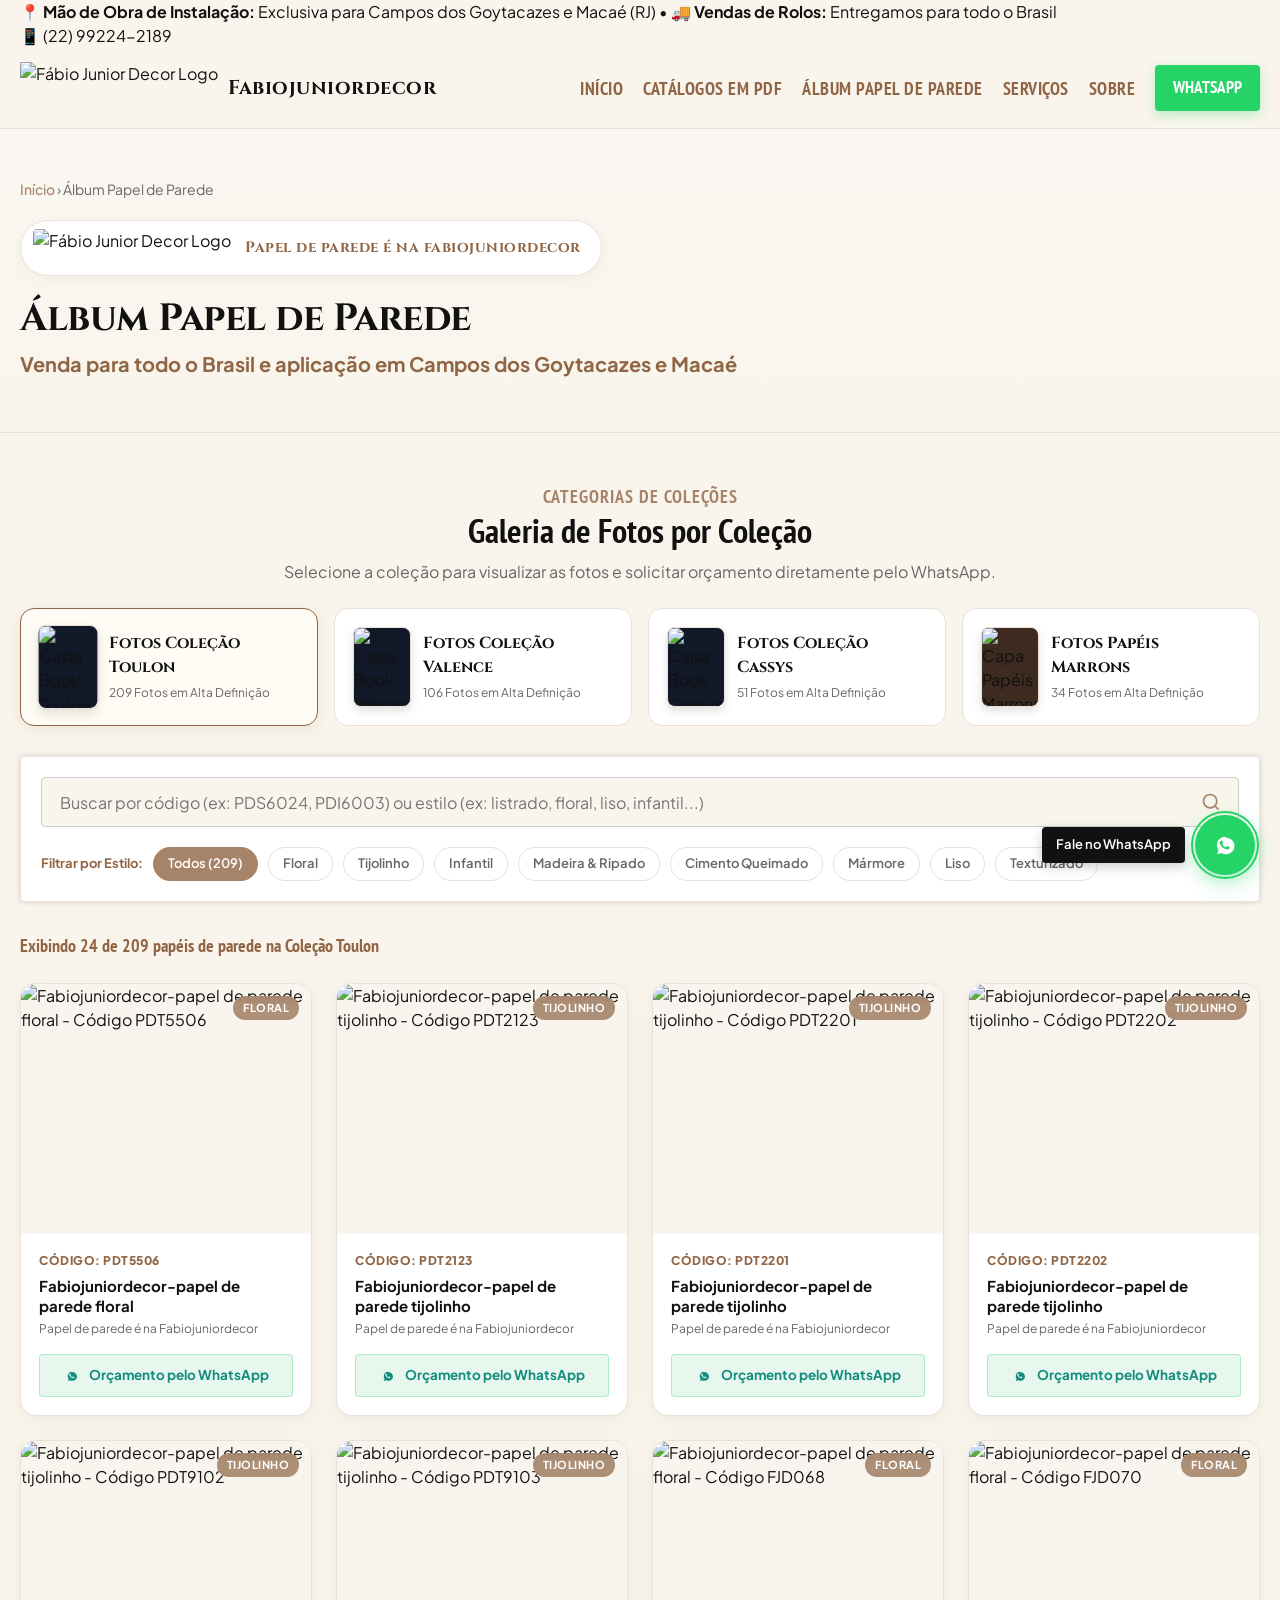
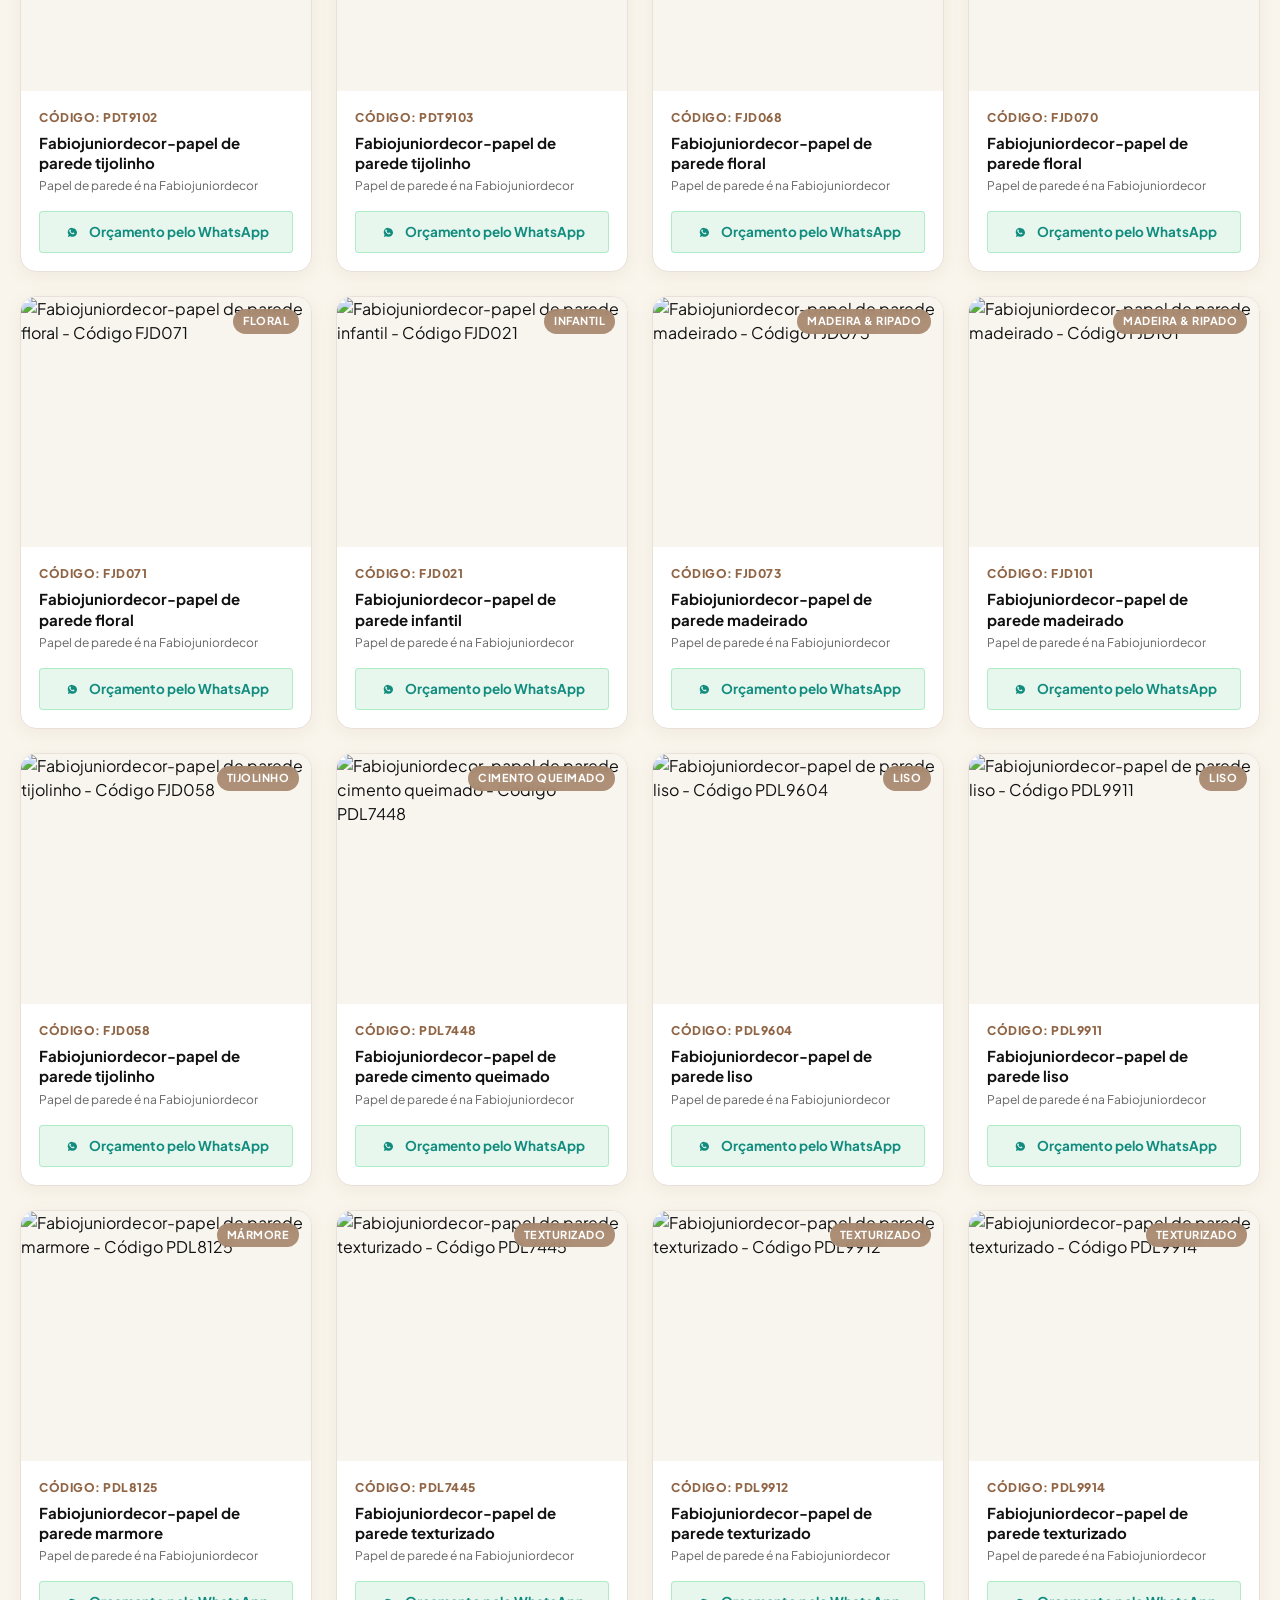
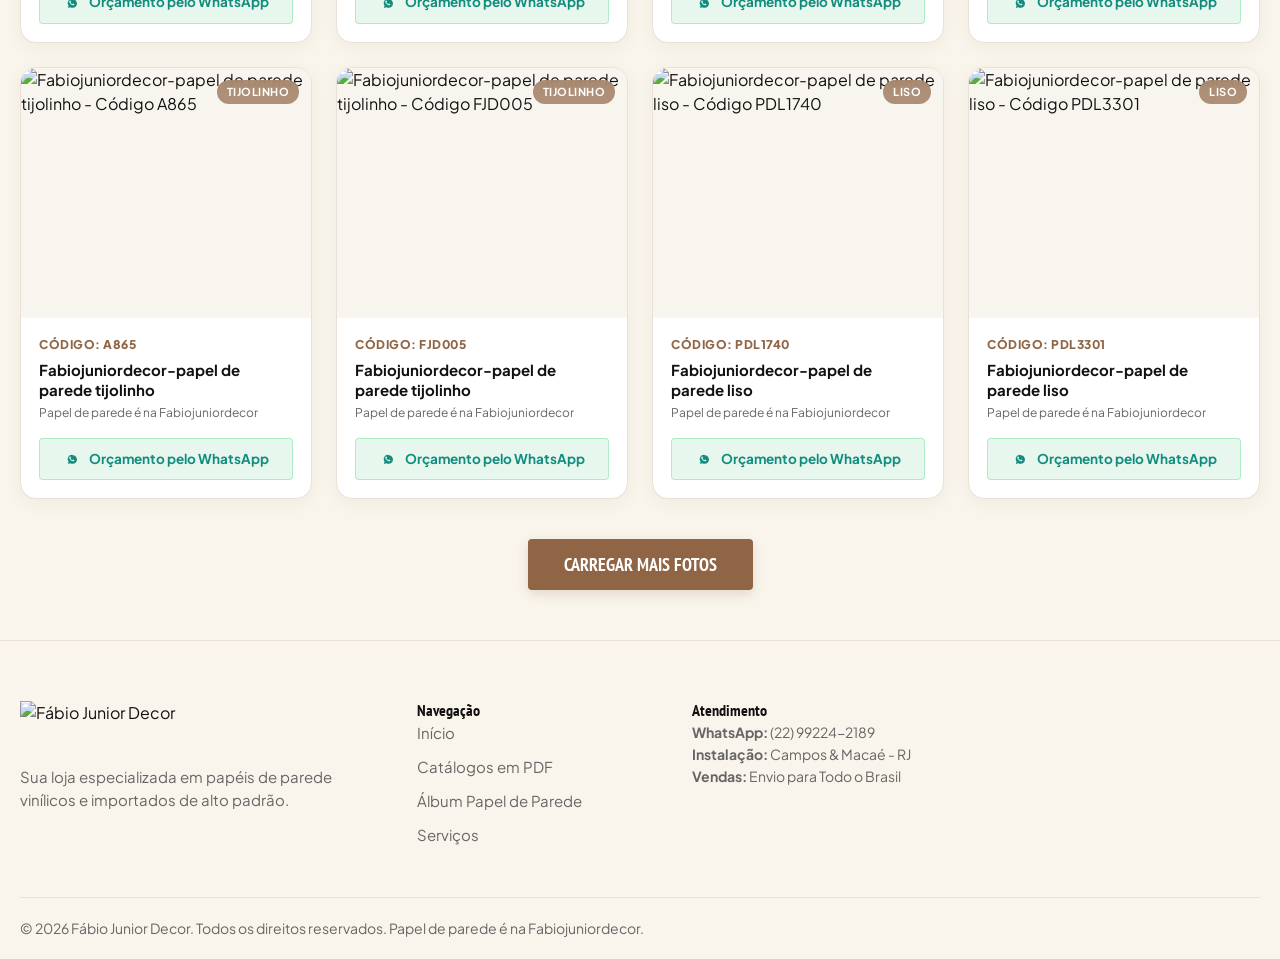
==== algumpapeldeparede.html @ 13c49266 "Upload completo do site Fabiojuniordecor com catalogos PDF e album de papel de parede" ====
<!DOCTYPE html>
<html lang="pt-BR">
<head>
  <meta charset="UTF-8" />
  <meta name="viewport" content="width=device-width, initial-scale=1.0" />
  <title>Álbum Papel de Parede - Galeria Fotos Coleção Toulon | Fábio Junior Decor</title>
  <meta name="description" content="Explore a galeria de fotos exclusivas da Coleção Toulon de Papéis de Parede Vinílicos Importados. Venda para todo o Brasil e aplicação em Campos dos Goytacazes e Macaé." />
  
  <!-- Google Fonts -->
  <link rel="preconnect" href="https://fonts.googleapis.com" />
  <link rel="preconnect" href="https://fonts.gstatic.com" crossorigin />
  <link href="https://fonts.googleapis.com/css2?family=Cinzel:wght@500;600;700;800&family=PT+Sans+Narrow:wght@400;700&display=swap" rel="stylesheet" />

  <!-- Stylesheet -->
  <link rel="stylesheet" href="styles.css" />
</head>
<body>

  <!-- Top Announcement Bar -->
  <div class="top-bar">
    <div class="container top-bar-container">
      <div class="announcement-text">
        <span>📍 <strong>Mão de Obra de Instalação:</strong> Exclusiva para Campos dos Goytacazes e Macaé (RJ)</span>
        <span class="divider">•</span>
        <span>🚚 <strong>Vendas de Rolos:</strong> Entregamos para todo o Brasil</span>
      </div>
      <div class="top-contact">
        <a href="https://wa.me/5522992242189" target="_blank" rel="noopener noreferrer">
          📱 (22) 99224-2189
        </a>
      </div>
    </div>
  </div>

  <!-- Main Navigation Header -->
  <header class="main-header">
    <div class="container header-container">
      <a href="index.html" class="brand-logo" title="Fábio Junior Decor">
        <img src="https://hubfotos.autozapx.com/i/ubYEHTvVnQmc" alt="Fábio Junior Decor Logo" />
        <span class="brand-logo-text">Fabiojuniordecor</span>
      </a>

      <!-- Desktop Nav Menu -->
      <nav>
        <ul class="nav-menu" id="nav-menu">
          <li><a href="index.html" class="nav-link">Início</a></li>
          <li><a href="catalogospdf.html" class="nav-link">Catálogos em PDF</a></li>
          <li><a href="algumpapeldeparede.html" class="nav-link active">Álbum Papel de Parede</a></li>
          <li><a href="index.html#diferenciais" class="nav-link">Serviços</a></li>
          <li><a href="index.html#sobre" class="nav-link">Sobre</a></li>
          <li><a href="https://wa.me/5522992242189" target="_blank" rel="noopener noreferrer" class="btn-whatsapp-header">WhatsApp</a></li>
        </ul>
      </nav>

      <!-- Mobile Hamburger Button -->
      <div class="mobile-menu-btn" id="mobile-menu-btn" aria-label="Abrir Menu">
        <span></span>
        <span></span>
        <span></span>
      </div>
    </div>
  </header>

  <!-- Hero Header for Álbum Papel de Parede Page -->
  <section class="pdf-hero-section">
    <div class="container">
      <div class="breadcrumb-trail">
        <a href="index.html">Início</a> &rsaquo; <span>Álbum Papel de Parede</span>
      </div>

      <div class="pdf-hero-header">
        <div class="pdf-hero-brand-badge">
          <img src="https://hubfotos.autozapx.com/i/lMLlyj7W4Tc8" alt="Fábio Junior Decor Logo" class="pdf-hero-brand-logo" />
          <span class="pdf-hero-brand-slogan">Papel de parede é na fabiojuniordecor</span>
        </div>
        <h1 class="pdf-hero-title">Álbum Papel de Parede</h1>
        <h2 class="pdf-hero-subtitle">Venda para todo o Brasil e aplicação em Campos dos Goytacazes e Macaé</h2>
      </div>
    </div>
  </section>

  <!-- Category Hub & Photos Gallery Section -->
  <section style="padding: 50px 0; background: var(--color-surface-3);">
    <div class="container">

      <!-- Category Selector Cards -->
      <div class="section-header" style="margin-bottom: 24px;">
        <span class="section-subtitle">Categorias de Coleções</span>
        <h2 class="section-title">Galeria de Fotos por Coleção</h2>
        <p class="section-desc">Selecione a coleção para visualizar as fotos e solicitar orçamento diretamente pelo WhatsApp.</p>
      </div>

      <div class="cat-switcher-grid">
        <div class="cat-switcher-card active" data-collection="Toulon">
          <div class="cat-switcher-cover-box">
            <img src="https://hubfotos.autozapx.com/i/s1MJYcGuR3XQ" alt="Capa Book Toulon" class="cat-switcher-cover-img" />
          </div>
          <div>
            <div class="cat-switcher-title">Fotos Coleção Toulon</div>
            <span class="cat-switcher-count">209 Fotos em Alta Definição</span>
          </div>
        </div>

        <div class="cat-switcher-card" data-collection="Valence">
          <div class="cat-switcher-cover-box">
            <img src="https://hubfotos.autozapx.com/i/sP7X0CJa9ldS" alt="Capa Book Valence" class="cat-switcher-cover-img" />
          </div>
          <div>
            <div class="cat-switcher-title">Fotos Coleção Valence</div>
            <span class="cat-switcher-count">106 Fotos em Alta Definição</span>
          </div>
        </div>

        <div class="cat-switcher-card" data-collection="Cassys">
          <div class="cat-switcher-cover-box">
            <img src="https://hubfotos.autozapx.com/i/yGsSvLiBenPI" alt="Capa Book Cassys" class="cat-switcher-cover-img" />
          </div>
          <div>
            <div class="cat-switcher-title">Fotos Coleção Cassys</div>
            <span class="cat-switcher-count">51 Fotos em Alta Definição</span>
          </div>
        </div>

        <div class="cat-switcher-card" data-collection="Marrom">
          <div class="cat-switcher-cover-box" style="background: #3D2B1F;">
            <img src="https://hubfotos.autozapx.com/i/7NanpbFYYNNt" alt="Capa Papéis Marrons" class="cat-switcher-cover-img" />
          </div>
          <div>
            <div class="cat-switcher-title">Fotos Papéis Marrons</div>
            <span class="cat-switcher-count">34 Fotos em Alta Definição</span>
          </div>
        </div>
      </div>

      <!-- Filter Bar -->
      <div class="catalog-filter-bar" style="margin-bottom: 30px;">
        <!-- Live Search Box -->
        <div class="filter-search-box">
          <input type="text" id="photos-search-input" placeholder="Buscar por código (ex: PDS6024, PDI6003) ou estilo (ex: listrado, floral, liso, infantil...)" />
          <svg width="20" height="20" viewBox="0 0 24 24" fill="none" stroke="var(--color-secondary-1)" stroke-width="2" style="position: absolute; right: 18px; top: 15px;"><circle cx="11" cy="11" r="8"/><line x1="21" y1="21" x2="16.65" y2="16.65"/></svg>
        </div>

        <!-- Style Filter Tags (Rendered dynamically) -->
        <div class="tags-filter-wrapper" id="tag-chips-wrapper">
        </div>
      </div>

      <!-- Results Count Bar -->
      <div class="catalog-info-header" style="margin-bottom: 18px;">
        <span class="results-count" id="photos-count">Carregando fotos da Coleção Toulon...</span>
      </div>

      <!-- Photos Grid -->
      <div class="toulon-gallery-grid" id="photos-grid">
        <!-- Rendered dynamically by js/algumpapeldeparede.js -->
      </div>

      <!-- Pagination / Load More Button -->
      <div class="load-more-container" style="margin-top: 40px; text-align: center;">
        <button type="button" class="btn-load-more" id="photos-load-more">
          Carregar Mais Fotos
        </button>
      </div>

    </div>
  </section>

  <!-- Photo Zoom Modal Overlay -->
  <div class="pdf-modal-overlay" id="photo-zoom-modal">
    <div class="pdf-modal-container" style="max-width: 800px; height: auto; max-height: 90vh;">
      <div class="pdf-modal-header">
        <div style="display: flex; align-items: center; gap: 10px;">
          <span style="font-size: 20px;">🖼️</span>
          <div>
            <h3 id="zoom-modal-title" style="font-family: var(--font-family-heading); font-size: 16px; font-weight: 700; color: #FFFFFF;">Visualizar Foto</h3>
            <span id="zoom-modal-code" style="font-size: 12px; color: #9CA3AF; display: block;"></span>
          </div>
        </div>
        <button type="button" class="pdf-modal-close" id="zoom-modal-close" aria-label="Fechar">&times;</button>
      </div>
      <div style="padding: 20px; background: #000; text-align: center; overflow: auto; max-height: 65vh;">
        <img id="zoom-modal-img" src="" alt="Papel de Parede Zoom" style="max-width: 100%; max-height: 60vh; object-fit: contain; border-radius: 8px;" />
      </div>
      <div style="padding: 16px 20px; background: #1F2937; text-align: center;">
        <a href="" id="zoom-modal-wa-btn" target="_blank" rel="noopener noreferrer" class="btn-whatsapp-catalog" style="display: inline-flex; justify-content: center; width: 100%; max-width: 400px; margin: 0 auto; font-size: 15px;">
          <svg width="20" height="20" viewBox="0 0 24 24" fill="currentColor"><path d="M12.031 6.172c-3.181 0-5.767 2.586-5.768 5.766-.001 1.299.426 2.502 1.156 3.473L6.5 18.5l3.185-.928c.937.585 2.039.919 3.226.919 3.181 0 5.767-2.586 5.767-5.766.001-3.18-2.585-5.766-5.647-5.766zm2.84 8.232c-.119.336-.692.646-.957.684-.265.038-.611.139-2.025-.443-1.693-.697-2.77-2.428-2.855-2.541-.085-.113-.687-.914-.687-1.743 0-.829.434-1.238.588-1.407.155-.169.336-.212.448-.212.113 0 .225.002.323.007.104.005.244-.04.381.289.141.339.479 1.168.521 1.253.042.085.07.183.014.296-.056.113-.085.183-.169.282-.085.099-.177.221-.253.297-.085.085-.174.177-.075.347.099.169.44.726.944 1.176.648.577 1.196.756 1.365.841.169.085.268.07.367-.042.099-.113.423-.494.536-.663.113-.169.225-.141.381-.085.155.056.987.465 1.156.549.169.085.282.127.324.197.042.07.042.409-.077.745z"/></svg>
          Solicitar este Modelo no WhatsApp
        </a>
      </div>
    </div>
  </div>

  <!-- Floating WhatsApp Widget -->
  <div class="whatsapp-float-widget">
    <span class="whatsapp-tooltip">Fale no WhatsApp</span>
    <a href="https://wa.me/5522992242189?text=Olá,%20estou%20na%20página%20Algum%20Papel%20de%20Parede%20da%20Fábio%20Junior%20Decor%20e%20gostaria%20de%20tirar%20dúvidas!" target="_blank" rel="noopener noreferrer" class="whatsapp-float-btn" title="Falar no WhatsApp">
      <div class="whatsapp-pulse"></div>
      <svg width="34" height="34" viewBox="0 0 24 24" fill="currentColor"><path d="M12.031 6.172c-3.181 0-5.767 2.586-5.768 5.766-.001 1.299.426 2.502 1.156 3.473L6.5 18.5l3.185-.928c.937.585 2.039.919 3.226.919 3.181 0 5.767-2.586 5.767-5.766.001-3.18-2.585-5.766-5.647-5.766zm2.84 8.232c-.119.336-.692.646-.957.684-.265.038-.611.139-2.025-.443-1.693-.697-2.77-2.428-2.855-2.541-.085-.113-.687-.914-.687-1.743 0-.829.434-1.238.588-1.407.155-.169.336-.212.448-.212.113 0 .225.002.323.007.104.005.244-.04.381.289.141.339.479 1.168.521 1.253.042.085.07.183.014.296-.056.113-.085.183-.169.282-.085.099-.177.221-.253.297-.085.085-.174.177-.075.347.099.169.44.726.944 1.176.648.577 1.196.756 1.365.841.169.085.268.07.367-.042.099-.113.423-.494.536-.663.113-.169.225-.141.381-.085.155.056.987.465 1.156.549.169.085.282.127.324.197.042.07.042.409-.077.745z"/></svg>
    </a>
  </div>

  <!-- Footer -->
  <footer class="footer">
    <div class="container">
      <div class="footer-grid">
        <div class="footer-brand">
          <img src="https://hubfotos.autozapx.com/i/ubYEHTvVnQmc" alt="Fábio Junior Decor" />
          <p>Sua loja especializada em papéis de parede vinílicos e importados de alto padrão.</p>
        </div>
        <div>
          <h4 class="footer-title">Navegação</h4>
          <ul class="footer-links">
            <li><a href="index.html">Início</a></li>
            <li><a href="catalogospdf.html">Catálogos em PDF</a></li>
            <li><a href="algumpapeldeparede.html">Álbum Papel de Parede</a></li>
            <li><a href="index.html#diferenciais">Serviços</a></li>
          </ul>
        </div>
        <div>
          <h4 class="footer-title">Atendimento</h4>
          <p style="font-size: 14px; color: var(--color-text-muted); line-height: 1.6;">
            <strong>WhatsApp:</strong> (22) 99224-2189<br />
            <strong>Instalação:</strong> Campos & Macaé - RJ<br />
            <strong>Vendas:</strong> Envio para Todo o Brasil
          </p>
        </div>
      </div>
      <div class="footer-bottom">
        <p>&copy; 2026 Fábio Junior Decor. Todos os direitos reservados. Papel de parede é na Fabiojuniordecor.</p>
      </div>
    </div>
  </footer>

  <!-- Scripts -->
  <script src="js/toulon-photos-data.js"></script>
  <script src="js/valence-photos-data.js"></script>
  <script src="js/cassys-photos-data.js"></script>
  <script src="js/marrom-photos-data.js"></script>
  <script src="js/algumpapeldeparede.js"></script>
</body>
</html>
---- styles.css ----
/* 
  Fábio Junior Decor - Design System & Master Stylesheet
  Based on design-system.md
*/

@import url('https://fonts.googleapis.com/css2?family=PT+Sans+Narrow:wght@400;700&family=Cinzel:wght@500;600;700&family=Plus+Jakarta+Sans:wght@400;500;600;700&display=swap');

:root {
  /* Core Design Tokens from design-system.md */
  --color-primary: #F9F5EC;
  --color-secondary-1: #A6846A;
  --color-secondary-2: #906545;
  --color-secondary-3: #4DC247;
  
  --color-surface-1: #CCCCCC;
  --color-surface-2: #FFFFFF;
  --color-surface-3: #F9F5EC;
  --color-surface-4: #4DC247;
  
  --color-text-1: #111111;
  --color-text-2: #906545;
  --color-text-3: #A6846A;
  --color-text-muted: #666666;
  
  --font-family-1: "PT Sans Narrow", sans-serif;
  --font-family-heading: "Cinzel", "PT Sans Narrow", serif;
  --font-family-body: "Plus Jakarta Sans", "PT Sans Narrow", sans-serif;
  
  --font-size-h1: 36px;
  --font-weight-h1: 700;
  --font-size-h5: 20px;
  --font-weight-h5: 600;
  --font-size-body: 16px;
  --font-weight-body: 400;
  --line-height-body: 1.5;
  --font-size-link: 16px;
  --font-weight-link: 500;
  
  --space-1: 5px;
  --space-2: 10px;
  --space-3: 15px;
  --space-4: 20px;
  --space-5: 30px;
  --space-6: 40px;
  --space-7: 60px;
  
  --radius-1: 0px;
  --radius-2: 4px;
  --radius-lg: 12px;
  --radius-full: 9999px;
  
  --shadow-1: 0px 0px 6px 0px rgba(0, 0, 0, 0.15);
  --shadow-card: 0px 4px 16px rgba(144, 101, 69, 0.08);
  --shadow-hover: 0px 12px 28px rgba(144, 101, 69, 0.16);
  --shadow-drawer: -4px 0 20px rgba(0, 0, 0, 0.15);
  
  --container-max: 1440px;
  --breakpoint-1: 576px;
  --breakpoint-2: 768px;
  --breakpoint-3: 1024px;
  
  /* Additional Functional Colors */
  --whatsapp-green: #25D366;
  --whatsapp-hover: #1EBE5D;
  --whatsapp-dark: #128C7E;
  --border-color: #E9E0DA;
  --border-light: #F0E8E1;
  --glass-header: rgba(249, 245, 236, 0.94);
  --accent-gold: #C5A059;
}

/* CSS Reset & General Rules */
*, *::before, *::after {
  box-sizing: border-box;
  margin: 0;
  padding: 0;
}

html {
  scroll-behavior: smooth;
  font-size: 16px;
}

body {
  font-family: var(--font-family-body);
  background-color: var(--color-primary);
  color: var(--color-text-1);
  line-height: var(--line-height-body);
  -webkit-font-smoothing: antialiased;
  overflow-x: hidden;
}

img {
  max-width: 100%;
  height: auto;
  display: block;
}

a {
  color: inherit;
  text-decoration: none;
  transition: all 0.2s ease;
}

button, input, select, textarea {
  font-family: inherit;
  font-size: inherit;
}

button {
  cursor: pointer;
  border: none;
  background: none;
}

.container {
  width: 100%;
  max-width: var(--container-max);
  margin: 0 auto;
  padding: 0 var(--space-4);
}

/* Typography Hierarchy */
h1, h2, h3, h4, h5, h6 {
  font-family: var(--font-family-1);
  color: var(--color-text-1);
  line-height: 1.2;
}

h1 {
  font-size: clamp(28px, 5vw, 42px);
  font-weight: 700;
  letter-spacing: -0.5px;
}

h2 {
  font-size: clamp(24px, 4vw, 34px);
  font-weight: 700;
}

h3 {
  font-size: clamp(20px, 3vw, 24px);
  font-weight: 700;
}

h5 {
  font-size: var(--font-size-h5);
  font-weight: var(--font-weight-h5);
}

/* Top Announcement Bar */
.announcement-bar {
  background-color: var(--color-secondary-2);
  color: #FFFFFF;
  font-size: 13px;
  font-weight: 500;
  padding: 8px var(--space-4);
  text-align: center;
  position: relative;
  z-index: 101;
}

.announcement-content {
  display: flex;
  justify-content: center;
  align-items: center;
  gap: var(--space-3);
  flex-wrap: wrap;
}

.announcement-item {
  display: inline-flex;
  align-items: center;
  gap: 6px;
}

.announcement-badge {
  background: rgba(255, 255, 255, 0.2);
  padding: 2px 8px;
  border-radius: var(--radius-2);
  font-size: 11px;
  text-transform: uppercase;
  letter-spacing: 0.5px;
  font-weight: 700;
}

/* Main Navigation Header */
.main-header {
  position: sticky;
  top: 0;
  z-index: 100;
  background: var(--glass-header);
  backdrop-filter: blur(12px);
  -webkit-backdrop-filter: blur(12px);
  border-bottom: 1px solid var(--border-color);
  transition: all 0.3s ease;
}

.header-container {
  display: flex;
  align-items: center;
  justify-content: space-between;
  height: 80px;
}

.brand-logo {
  display: flex;
  align-items: center;
  gap: var(--space-2);
}

.brand-logo img {
  height: 52px;
  width: auto;
  object-fit: contain;
}

.brand-logo-text {
  font-family: var(--font-family-heading);
  font-size: 20px;
  font-weight: 700;
  color: var(--color-text-1);
  letter-spacing: 0.5px;
  white-space: nowrap;
}

.nav-menu {
  display: flex;
  align-items: center;
  gap: var(--space-4);
  list-style: none;
}

.nav-link {
  font-family: var(--font-family-1);
  font-size: 18px;
  font-weight: 700;
  color: var(--color-text-2);
  text-transform: uppercase;
  letter-spacing: 0.5px;
  position: relative;
  padding: 6px 0;
}

.nav-link::after {
  content: '';
  position: absolute;
  bottom: 0;
  left: 0;
  width: 0%;
  height: 2px;
  background-color: var(--color-secondary-1);
  transition: width 0.3s ease;
}

.nav-link:hover {
  color: var(--color-text-1);
}

.nav-link:hover::after {
  width: 100%;
}

.header-actions {
  display: flex;
  align-items: center;
  gap: var(--space-3);
}

.social-links-header {
  display: flex;
  align-items: center;
  gap: var(--space-2);
}

.social-icon-btn {
  width: 38px;
  height: 38px;
  border-radius: 50%;
  background: rgba(166, 132, 106, 0.1);
  color: var(--color-secondary-2);
  display: flex;
  align-items: center;
  justify-content: center;
  transition: all 0.2s ease;
}

.social-icon-btn:hover {
  background: var(--color-secondary-2);
  color: #FFFFFF;
  transform: translateY(-2px);
}

/* Primary WhatsApp CTA Button */
.btn-whatsapp-header {
  background-color: var(--whatsapp-green);
  color: #FFFFFF;
  font-family: var(--font-family-1);
  font-size: 17px;
  font-weight: 700;
  text-transform: uppercase;
  padding: 10px 18px;
  border-radius: var(--radius-2);
  display: inline-flex;
  align-items: center;
  gap: 8px;
  box-shadow: 0 4px 12px rgba(37, 211, 102, 0.3);
  transition: all 0.2s ease;
}

.btn-whatsapp-header:hover {
  background-color: var(--whatsapp-hover);
  transform: translateY(-2px);
  box-shadow: 0 6px 16px rgba(37, 211, 102, 0.4);
}

/* Mobile Toggle */
.mobile-menu-btn {
  display: none;
  flex-direction: column;
  justify-content: space-between;
  width: 30px;
  height: 20px;
  cursor: pointer;
}

.mobile-menu-btn span {
  display: block;
  width: 100%;
  height: 3px;
  background-color: var(--color-secondary-2);
  border-radius: 2px;
  transition: all 0.3s ease;
}

/* Hero Section */
.hero-section {
  position: relative;
  padding: var(--space-6) 0 var(--space-7);
  background: linear-gradient(180deg, var(--color-primary) 0%, #F3EDE0 100%);
  border-bottom: 1px solid var(--border-color);
  overflow: hidden;
}

.hero-grid {
  display: grid;
  grid-template-columns: 1.1fr 0.9fr;
  gap: var(--space-6);
  align-items: center;
}

.hero-badge-container {
  display: flex;
  gap: var(--space-2);
  margin-bottom: var(--space-3);
  flex-wrap: wrap;
}

.hero-pill-badge {
  background-color: var(--color-surface-2);
  border: 1px solid var(--color-secondary-1);
  color: var(--color-secondary-2);
  padding: 6px 14px;
  border-radius: var(--radius-full);
  font-size: 13px;
  font-weight: 600;
  display: inline-flex;
  align-items: center;
  gap: 6px;
}

.hero-title {
  font-family: var(--font-family-heading);
  color: var(--color-text-1);
  margin-bottom: var(--space-3);
  line-height: 1.15;
}

.hero-title span {
  color: var(--color-secondary-2);
}

.hero-description {
  font-size: 18px;
  color: var(--color-text-muted);
  margin-bottom: var(--space-5);
  line-height: 1.6;
}

.hero-ctas {
  display: flex;
  align-items: center;
  gap: var(--space-3);
  flex-wrap: wrap;
  margin-bottom: var(--space-5);
}

.btn-primary {
  background-color: var(--color-secondary-2);
  color: #FFFFFF;
  font-family: var(--font-family-1);
  font-size: 18px;
  font-weight: 700;
  text-transform: uppercase;
  padding: 14px 28px;
  border-radius: var(--radius-2);
  display: inline-flex;
  align-items: center;
  gap: 10px;
  transition: all 0.25s ease;
  box-shadow: 0 4px 14px rgba(144, 101, 69, 0.3);
}

.btn-primary:hover {
  background-color: #795237;
  transform: translateY(-2px);
  box-shadow: 0 6px 18px rgba(144, 101, 69, 0.4);
}

.btn-whatsapp-large {
  background-color: var(--whatsapp-green);
  color: #FFFFFF;
  font-family: var(--font-family-1);
  font-size: 18px;
  font-weight: 700;
  text-transform: uppercase;
  padding: 14px 28px;
  border-radius: var(--radius-2);
  display: inline-flex;
  align-items: center;
  gap: 10px;
  transition: all 0.25s ease;
  box-shadow: 0 4px 14px rgba(37, 211, 102, 0.35);
}

.btn-whatsapp-large:hover {
  background-color: var(--whatsapp-hover);
  transform: translateY(-2px);
  box-shadow: 0 6px 18px rgba(37, 211, 102, 0.45);
}

.hero-metrics {
  display: grid;
  grid-template-columns: repeat(3, 1fr);
  gap: var(--space-3);
  padding-top: var(--space-4);
  border-top: 1px solid rgba(166, 132, 106, 0.25);
}

.metric-item {
  display: flex;
  flex-direction: column;
}

.metric-number {
  font-family: var(--font-family-1);
  font-size: 26px;
  font-weight: 700;
  color: var(--color-secondary-2);
}

.metric-label {
  font-size: 13px;
  color: var(--color-text-muted);
}

.hero-visual {
  position: relative;
}

.hero-image-card {
  background: var(--color-surface-2);
  padding: 12px;
  border-radius: var(--radius-lg);
  box-shadow: var(--shadow-hover);
  border: 1px solid var(--border-color);
  position: relative;
}

.hero-image-card img {
  width: 100%;
  height: 440px;
  object-fit: contain;
  background: #FFFFFF;
  border-radius: var(--radius-2);
}

.hero-floating-tag {
  position: absolute;
  bottom: -20px;
  left: 20px;
  background: var(--color-surface-2);
  padding: 14px 20px;
  border-radius: var(--radius-2);
  box-shadow: var(--shadow-1);
  border: 1px solid var(--color-secondary-1);
  display: flex;
  align-items: center;
  gap: 12px;
}

.hero-floating-tag i {
  font-size: 24px;
  color: var(--whatsapp-green);
}

/* Strategic Pillar Cards (Sales & Installation Services) */
.pillars-section {
  padding: var(--space-6) 0;
  background-color: var(--color-surface-2);
}

.section-header {
  text-align: center;
  max-width: 720px;
  margin: 0 auto var(--space-6);
}

.section-subtitle {
  font-family: var(--font-family-1);
  color: var(--color-secondary-1);
  font-size: 18px;
  font-weight: 700;
  text-transform: uppercase;
  letter-spacing: 1px;
  margin-bottom: var(--space-1);
}

.section-title {
  color: var(--color-text-1);
  margin-bottom: var(--space-2);
}

.section-desc {
  font-size: 16px;
  color: var(--color-text-muted);
}

.pillars-grid {
  display: grid;
  grid-template-columns: repeat(auto-fit, minmax(320px, 1fr));
  gap: var(--space-4);
}

.pillar-card {
  background: var(--color-primary);
  border: 1px solid var(--border-color);
  border-radius: var(--radius-2);
  padding: var(--space-5);
  transition: all 0.3s ease;
  display: flex;
  flex-direction: column;
  position: relative;
}

.pillar-card:hover {
  transform: translateY(-4px);
  box-shadow: var(--shadow-card);
  border-color: var(--color-secondary-1);
}

.pillar-icon {
  width: 54px;
  height: 54px;
  border-radius: var(--radius-2);
  background-color: var(--color-secondary-2);
  color: #FFFFFF;
  display: flex;
  align-items: center;
  justify-content: center;
  font-size: 24px;
  margin-bottom: var(--space-3);
}

.pillar-card.highlight .pillar-icon {
  background-color: var(--whatsapp-green);
}

.pillar-tag {
  align-self: flex-start;
  font-size: 12px;
  font-weight: 700;
  text-transform: uppercase;
  background: rgba(166, 132, 106, 0.15);
  color: var(--color-secondary-2);
  padding: 4px 10px;
  border-radius: var(--radius-2);
  margin-bottom: var(--space-2);
}

.pillar-card.highlight .pillar-tag {
  background: rgba(37, 211, 102, 0.15);
  color: #128C7E;
}

.pillar-title {
  font-size: 22px;
  margin-bottom: var(--space-2);
}

.pillar-text {
  font-size: 15px;
  color: var(--color-text-muted);
  line-height: 1.5;
  margin-bottom: var(--space-4);
  flex-grow: 1;
}

.pillar-link {
  font-family: var(--font-family-1);
  font-size: 17px;
  font-weight: 700;
  color: var(--color-secondary-2);
  display: inline-flex;
  align-items: center;
  gap: 6px;
}

.pillar-link:hover {
  color: var(--color-text-1);
}

/* Product Catalog Section */
.catalog-section {
  padding: var(--space-6) 0 var(--space-7);
}

.catalog-filter-bar {
  background: var(--color-surface-2);
  border: 1px solid var(--border-color);
  border-radius: var(--radius-2);
  padding: var(--space-4);
  margin-bottom: var(--space-5);
  box-shadow: var(--shadow-1);
}

.filter-search-box {
  position: relative;
  margin-bottom: var(--space-4);
}

.filter-search-box input {
  width: 100%;
  height: 50px;
  padding: 0 45px 0 18px;
  border: 1px solid var(--color-surface-1);
  border-radius: var(--radius-2);
  background-color: var(--color-primary);
  font-size: 16px;
  transition: all 0.2s ease;
}

.filter-search-box input:focus {
  outline: none;
  border-color: var(--color-secondary-1);
  background-color: #FFFFFF;
  box-shadow: 0 0 0 3px rgba(166, 132, 106, 0.2);
}

.filter-search-box i {
  position: absolute;
  right: 18px;
  top: 50%;
  transform: translateY(-50%);
  color: var(--color-secondary-1);
  font-size: 20px;
}

.category-tabs-wrapper {
  display: flex;
  align-items: center;
  gap: var(--space-2);
  overflow-x: auto;
  padding-bottom: var(--space-2);
  margin-bottom: var(--space-3);
  scrollbar-width: thin;
}

.category-tab-btn {
  font-family: var(--font-family-1);
  font-size: 17px;
  font-weight: 700;
  text-transform: uppercase;
  padding: 10px 18px;
  border-radius: var(--radius-2);
  background: var(--color-primary);
  color: var(--color-text-2);
  border: 1px solid var(--border-color);
  white-space: nowrap;
  transition: all 0.2s ease;
}

.category-tab-btn:hover {
  border-color: var(--color-secondary-1);
  color: var(--color-text-1);
}

.category-tab-btn.active {
  background-color: var(--color-secondary-2);
  color: #FFFFFF;
  border-color: var(--color-secondary-2);
}

.tags-filter-wrapper {
  display: flex;
  align-items: center;
  gap: var(--space-2);
  flex-wrap: wrap;
}

.tag-filter-chip {
  font-size: 13px;
  font-weight: 600;
  padding: 6px 12px;
  border-radius: var(--radius-full);
  background: #E9E0DA;
  color: var(--color-text-2);
  cursor: pointer;
  transition: all 0.2s ease;
}

.tag-filter-chip:hover {
  background: var(--color-secondary-1);
  color: #FFFFFF;
}

.tag-filter-chip.active {
  background: var(--color-secondary-1);
  color: #FFFFFF;
}

.catalog-info-header {
  display: flex;
  align-items: center;
  justify-content: space-between;
  margin-bottom: var(--space-4);
}

.results-count {
  font-family: var(--font-family-1);
  font-size: 18px;
  font-weight: 700;
  color: var(--color-secondary-2);
}

/* Products Grid */
.products-grid {
  display: grid;
  grid-template-columns: repeat(auto-fill, minmax(260px, 1fr));
  gap: var(--space-4);
  margin-bottom: var(--space-6);
}

.product-card {
  background: var(--color-surface-2);
  border: 1px solid var(--border-color);
  border-radius: var(--radius-2);
  overflow: hidden;
  display: flex;
  flex-direction: column;
  transition: all 0.3s ease;
  box-shadow: var(--shadow-1);
  position: relative;
}

.product-card:hover {
  transform: translateY(-5px);
  box-shadow: var(--shadow-hover);
  border-color: var(--color-secondary-1);
}

.product-image-wrap {
  position: relative;
  width: 100%;
  padding-top: 100%; /* 1:1 Aspect ratio */
  overflow: hidden;
  background-color: #F5F0E6;
}

.product-image-wrap img {
  position: absolute;
  top: 0;
  left: 0;
  width: 100%;
  height: 100%;
  object-fit: cover;
  transition: transform 0.4s ease;
}

.product-card:hover .product-image-wrap img {
  transform: scale(1.06);
}

.product-category-badge {
  position: absolute;
  top: 10px;
  left: 10px;
  background: rgba(0, 0, 0, 0.7);
  color: #FFFFFF;
  font-size: 11px;
  font-weight: 700;
  text-transform: uppercase;
  padding: 4px 8px;
  border-radius: 2px;
  z-index: 2;
}

.product-body {
  padding: var(--space-3);
  display: flex;
  flex-direction: column;
  flex-grow: 1;
}

.product-tags {
  display: flex;
  gap: 4px;
  flex-wrap: wrap;
  margin-bottom: var(--space-2);
}

.product-tag {
  font-size: 11px;
  color: var(--color-secondary-2);
  background: var(--color-primary);
  padding: 2px 6px;
  border-radius: 2px;
}

.product-title {
  font-family: var(--font-family-1);
  font-size: 18px;
  font-weight: 700;
  color: var(--color-text-1);
  margin-bottom: var(--space-3);
  line-height: 1.25;
  display: -webkit-box;
  -webkit-line-clamp: 2;
  -webkit-box-orient: vertical;
  overflow: hidden;
  flex-grow: 1;
}

.product-actions {
  display: grid;
  grid-template-columns: 1fr 42px;
  gap: 8px;
  margin-top: auto;
}

.btn-buy-whatsapp {
  background-color: var(--whatsapp-green);
  color: #FFFFFF;
  font-family: var(--font-family-1);
  font-size: 15px;
  font-weight: 700;
  text-transform: uppercase;
  padding: 10px 12px;
  border-radius: var(--radius-2);
  display: flex;
  align-items: center;
  justify-content: center;
  gap: 6px;
  transition: all 0.2s ease;
}

.btn-buy-whatsapp:hover {
  background-color: var(--whatsapp-hover);
}

.btn-quick-view {
  background-color: var(--color-primary);
  color: var(--color-secondary-2);
  border: 1px solid var(--border-color);
  border-radius: var(--radius-2);
  display: flex;
  align-items: center;
  justify-content: center;
  font-size: 16px;
  transition: all 0.2s ease;
}

.btn-quick-view:hover {
  background-color: var(--color-secondary-2);
  color: #FFFFFF;
}

/* Pagination / Load More */
.load-more-container {
  text-align: center;
  margin-top: var(--space-4);
}

.btn-load-more {
  background-color: var(--color-secondary-2);
  color: #FFFFFF;
  font-family: var(--font-family-1);
  font-size: 18px;
  font-weight: 700;
  text-transform: uppercase;
  padding: 14px 36px;
  border-radius: var(--radius-2);
  display: inline-flex;
  align-items: center;
  gap: 10px;
  box-shadow: 0 4px 12px rgba(144, 101, 69, 0.2);
  transition: all 0.2s ease;
}

.btn-load-more:hover {
  background-color: #795237;
  transform: translateY(-2px);
}

/* Catalog PDF Section */
.pdf-catalogs-section {
  padding: var(--space-6) 0;
  background-color: var(--color-surface-2);
  border-top: 1px solid var(--border-color);
  border-bottom: 1px solid var(--border-color);
}

.pdf-cards-grid {
  display: grid;
  grid-template-columns: repeat(auto-fit, minmax(260px, 1fr));
  gap: var(--space-4);
}

.pdf-card {
  background: var(--color-primary);
  border: 1px solid var(--border-color);
  border-radius: var(--radius-2);
  padding: var(--space-4);
  text-align: center;
  transition: all 0.3s ease;
}

.pdf-card:hover {
  transform: translateY(-4px);
  box-shadow: var(--shadow-card);
  border-color: var(--color-secondary-1);
}

.pdf-icon {
  font-size: 40px;
  color: #D8446E;
  margin-bottom: var(--space-2);
}

.pdf-card h4 {
  font-size: 20px;
  margin-bottom: var(--space-2);
}

.pdf-card p {
  font-size: 14px;
  color: var(--color-text-muted);
  margin-bottom: var(--space-3);
}

.btn-download-pdf {
  background-color: var(--color-secondary-2);
  color: #FFFFFF;
  font-family: var(--font-family-1);
  font-size: 15px;
  font-weight: 700;
  text-transform: uppercase;
  padding: 8px 16px;
  border-radius: var(--radius-2);
  display: inline-flex;
  align-items: center;
  gap: 6px;
}

.btn-download-pdf:hover {
  background-color: var(--color-secondary-1);
}

/* Dedicated Installation Section (Campos & Macaé) */
.installation-section {
  padding: var(--space-7) 0;
  background: linear-gradient(135deg, #1C1917 0%, #292524 100%);
  color: #FFFFFF;
  position: relative;
}

.installation-grid {
  display: grid;
  grid-template-columns: 1fr 1fr;
  gap: var(--space-6);
  align-items: center;
}

.installation-content h2 {
  font-family: var(--font-family-heading);
  color: #FFFFFF;
  margin-bottom: var(--space-3);
}

.installation-content p {
  color: #D6D3D1;
  font-size: 17px;
  margin-bottom: var(--space-4);
  line-height: 1.6;
}

.city-badges {
  display: flex;
  gap: var(--space-3);
  margin-bottom: var(--space-5);
  flex-wrap: wrap;
}

.city-badge {
  background: rgba(255, 255, 255, 0.1);
  border: 1px solid rgba(255, 255, 255, 0.2);
  padding: 10px 18px;
  border-radius: var(--radius-2);
  font-family: var(--font-family-1);
  font-size: 17px;
  font-weight: 700;
  display: flex;
  align-items: center;
  gap: 8px;
}

.city-badge i {
  color: var(--whatsapp-green);
}

.installation-features-list {
  list-style: none;
  margin-bottom: var(--space-5);
}

.installation-features-list li {
  display: flex;
  align-items: center;
  gap: 12px;
  font-size: 16px;
  margin-bottom: 12px;
  color: #E7E5E4;
}

.installation-features-list i {
  color: var(--whatsapp-green);
  font-size: 18px;
}

.installation-card-box {
  background: rgba(255, 255, 255, 0.05);
  border: 1px solid rgba(255, 255, 255, 0.1);
  padding: var(--space-5);
  border-radius: var(--radius-lg);
  backdrop-filter: blur(10px);
}

.installation-card-box h3 {
  color: #FFFFFF;
  margin-bottom: var(--space-3);
}

/* Modals */
.modal-overlay {
  position: fixed;
  top: 0;
  left: 0;
  width: 100%;
  height: 100%;
  background: rgba(0, 0, 0, 0.75);
  backdrop-filter: blur(6px);
  z-index: 1000;
  display: flex;
  align-items: center;
  justify-content: center;
  padding: var(--space-4);
  opacity: 0;
  visibility: hidden;
  transition: all 0.3s ease;
}

.modal-overlay.active {
  opacity: 1;
  visibility: visible;
}

.modal-content {
  background: var(--color-surface-2);
  border-radius: var(--radius-lg);
  max-width: 850px;
  width: 100%;
  max-height: 90vh;
  overflow-y: auto;
  position: relative;
  box-shadow: 0 20px 40px rgba(0, 0, 0, 0.3);
  padding: var(--space-5);
}

.modal-close-btn {
  position: absolute;
  top: 15px;
  right: 15px;
  width: 36px;
  height: 36px;
  border-radius: 50%;
  background: var(--color-primary);
  color: var(--color-text-1);
  display: flex;
  align-items: center;
  justify-content: center;
  font-size: 18px;
  cursor: pointer;
  z-index: 10;
  transition: all 0.2s ease;
}

.modal-close-btn:hover {
  background: var(--color-secondary-2);
  color: #FFFFFF;
}

.product-detail-grid {
  display: grid;
  grid-template-columns: 1fr 1fr;
  gap: var(--space-5);
}

.product-detail-img {
  width: 100%;
  border-radius: var(--radius-2);
  object-fit: cover;
  max-height: 420px;
}

/* Roll Calculator inside modal */
.calculator-box {
  background: var(--color-primary);
  border: 1px solid var(--border-color);
  padding: var(--space-4);
  border-radius: var(--radius-2);
  margin-top: var(--space-4);
}

.calculator-box h4 {
  font-family: var(--font-family-1);
  font-size: 18px;
  font-weight: 700;
  margin-bottom: var(--space-3);
  color: var(--color-secondary-2);
  display: flex;
  align-items: center;
  gap: 8px;
}

.calc-inputs-grid {
  display: grid;
  grid-template-columns: 1fr 1fr;
  gap: var(--space-3);
  margin-bottom: var(--space-3);
}

.calc-field label {
  display: block;
  font-size: 13px;
  font-weight: 600;
  margin-bottom: 4px;
  color: var(--color-text-muted);
}

.calc-field input {
  width: 100%;
  height: 40px;
  padding: 0 12px;
  border: 1px solid var(--color-surface-1);
  border-radius: var(--radius-2);
  font-size: 15px;
}

.calc-result-box {
  background: #FFFFFF;
  padding: 12px;
  border-radius: var(--radius-2);
  border-left: 4px solid var(--whatsapp-green);
  font-size: 14px;
  margin-bottom: var(--space-3);
}

.calc-result-box strong {
  color: var(--color-secondary-2);
  font-size: 16px;
}

/* Floating WhatsApp Widget */
.whatsapp-float-widget {
  position: fixed;
  bottom: 25px;
  right: 25px;
  z-index: 999;
  display: flex;
  align-items: center;
}

.whatsapp-float-btn {
  width: 60px;
  height: 60px;
  border-radius: 50%;
  background-color: var(--whatsapp-green);
  color: #FFFFFF;
  display: flex;
  align-items: center;
  justify-content: center;
  font-size: 32px;
  box-shadow: 0 6px 20px rgba(37, 211, 102, 0.45);
  position: relative;
  transition: all 0.3s ease;
}

.whatsapp-float-btn:hover {
  transform: scale(1.1);
  background-color: var(--whatsapp-hover);
}

.whatsapp-pulse {
  position: absolute;
  top: -4px;
  left: -4px;
  right: -4px;
  bottom: -4px;
  border-radius: 50%;
  border: 2px solid var(--whatsapp-green);
  animation: pulse 2s infinite;
}

@keyframes pulse {
  0% {
    transform: scale(0.95);
    opacity: 0.8;
  }
  70% {
    transform: scale(1.3);
    opacity: 0;
  }
  100% {
    transform: scale(0.95);
    opacity: 0;
  }
}

.whatsapp-tooltip {
  position: absolute;
  right: 70px;
  background: var(--color-text-1);
  color: #FFFFFF;
  padding: 8px 14px;
  border-radius: var(--radius-2);
  font-size: 13px;
  font-weight: 600;
  white-space: nowrap;
  box-shadow: 0 4px 12px rgba(0, 0, 0, 0.2);
  pointer-events: none;
}

/* Footer Styles */
.footer {
  background-color: var(--color-primary);
  border-top: 1px solid var(--border-color);
  padding: var(--space-7) 0 var(--space-4);
  color: var(--color-text-1);
}

.footer-grid {
  display: grid;
  grid-template-columns: 1.5fr 1fr 1fr 1.2fr;
  gap: var(--space-5);
  margin-bottom: var(--space-6);
}

.footer-brand img {
  height: 50px;
  margin-bottom: var(--space-3);
}

.footer-brand p {
  color: var(--color-text-muted);
  font-size: 15px;
  margin-bottom: var(--space-4);
  line-height: 1.5;
}

.footer-heading {
  font-family: var(--font-family-1);
  font-size: 20px;
  font-weight: 700;
  color: var(--color-secondary-2);
  margin-bottom: var(--space-3);
  text-transform: uppercase;
}

.footer-links {
  list-style: none;
}

.footer-links li {
  margin-bottom: 10px;
}

.footer-links a {
  color: var(--color-text-muted);
  font-size: 15px;
}

.footer-links a:hover {
  color: var(--color-secondary-2);
}

.footer-contact-item {
  display: flex;
  align-items: flex-start;
  gap: 10px;
  margin-bottom: 12px;
  color: var(--color-text-muted);
  font-size: 15px;
}

.footer-contact-item i {
  color: var(--color-secondary-2);
  margin-top: 4px;
}

.social-row-footer {
  display: flex;
  gap: var(--space-2);
  margin-top: var(--space-3);
}

.footer-bottom {
  border-top: 1px solid var(--border-color);
  padding-top: var(--space-4);
  display: flex;
  align-items: center;
  justify-content: space-between;
  flex-wrap: wrap;
  gap: var(--space-3);
  font-size: 14px;
  color: var(--color-text-muted);
}

/* Media Queries (Responsive Breakpoints) */
@media (max-width: 1024px) {
  .hero-grid {
    grid-template-columns: 1fr;
  }
  .installation-grid {
    grid-template-columns: 1fr;
  }
  .footer-grid {
    grid-template-columns: 1fr 1fr;
  }
}

@media (max-width: 768px) {
  .nav-menu {
    display: none; /* Handled via mobile drawer in JS */
  }
  .mobile-menu-btn {
    display: flex;
  }
  .social-links-header {
    display: none;
  }
  .product-detail-grid {
    grid-template-columns: 1fr;
  }
  .footer-grid {
    grid-template-columns: 1fr;
  }
  .footer-bottom {
    flex-direction: column;
    text-align: center;
  }
}

@media (max-width: 576px) {
  .brand-logo-text {
    font-size: 16px;
  }
}

/* ==========================================================================
   Dedicated PDF Catalogs Page Styles (catalogospdf.html)
   ========================================================================== */

.pdf-hero-section {
  padding: 50px 0 40px 0;
  background: linear-gradient(180deg, #FAF7F2 0%, var(--color-primary) 100%);
  border-bottom: 1px solid var(--border-color);
}

.breadcrumb-trail {
  font-size: 14px;
  color: var(--color-text-muted);
  margin-bottom: 20px;
}

.breadcrumb-trail a {
  color: var(--color-secondary-1);
  text-decoration: none;
  font-weight: 500;
}

.breadcrumb-trail a:hover {
  text-decoration: underline;
}

.pdf-hero-header {
  max-width: 900px;
}

.pdf-hero-brand-badge {
  display: inline-flex;
  align-items: center;
  gap: 14px;
  background: var(--color-surface-2);
  border: 1.5px solid var(--border-color);
  padding: 8px 20px 8px 12px;
  border-radius: var(--radius-full);
  margin-bottom: 20px;
  box-shadow: 0 4px 14px rgba(166, 132, 106, 0.08);
}

.pdf-hero-brand-logo {
  height: 38px;
  width: auto;
  object-fit: contain;
  border-radius: 4px;
}

.pdf-hero-brand-slogan {
  font-family: var(--font-family-heading);
  font-size: 15px;
  font-weight: 700;
  color: var(--color-secondary-2);
  letter-spacing: 0.5px;
}

.pdf-hero-title {
  font-family: var(--font-family-heading);
  font-size: 38px;
  font-weight: 700;
  color: var(--color-text-1);
  margin-bottom: 8px;
  line-height: 1.2;
}

.pdf-hero-subtitle {
  font-family: var(--font-family-body);
  font-size: 20px;
  font-weight: 700;
  color: var(--color-secondary-2);
  margin-bottom: 14px;
  line-height: 1.4;
}

.pdf-hero-desc {
  font-size: 17px;
  color: var(--color-text-muted);
  line-height: 1.6;
  margin-bottom: 28px;
}

.pdf-hero-badges {
  display: flex;
  flex-wrap: wrap;
  gap: 20px;
  margin-bottom: 30px;
}

.pdf-badge-item {
  display: flex;
  align-items: center;
  gap: 12px;
  background: var(--color-surface-2);
  padding: 12px 18px;
  border-radius: var(--radius-lg);
  border: 1px solid var(--border-color);
  box-shadow: 0 2px 8px rgba(0,0,0,0.03);
}

.pdf-badge-item .badge-icon {
  font-size: 22px;
}

.pdf-badge-item strong {
  display: block;
  font-size: 14px;
  color: var(--color-text-1);
}

.pdf-badge-item span {
  font-size: 12px;
  color: var(--color-text-muted);
}

.pdf-search-wrapper {
  position: relative;
  max-width: 650px;
}

.pdf-search-wrapper input {
  width: 100%;
  padding: 14px 48px 14px 18px;
  font-size: 15px;
  border: 1.5px solid var(--border-color);
  border-radius: var(--radius-lg);
  background: var(--color-surface-2);
  color: var(--color-text-1);
  box-shadow: 0 4px 12px rgba(166, 132, 106, 0.06);
  transition: all 0.2s ease;
}

.pdf-search-wrapper input:focus {
  outline: none;
  border-color: var(--color-secondary-1);
  box-shadow: 0 4px 18px rgba(166, 132, 106, 0.15);
}

.pdf-search-wrapper svg {
  position: absolute;
  right: 16px;
  top: 50%;
  transform: translateY(-50%);
  pointer-events: none;
}

/* Catalog Showcase Cards Grid */
.pdf-main-section {
  padding: 60px 0;
}

.pdf-showcase-grid {
  display: grid;
  grid-template-columns: repeat(2, 1fr);
  gap: 32px;
}

.pdf-showcase-card {
  background: var(--color-surface-2);
  border-radius: 16px;
  border: 1px solid var(--border-color);
  overflow: hidden;
  box-shadow: var(--shadow-card);
  transition: transform 0.3s ease, box-shadow 0.3s ease;
  display: flex;
  flex-direction: column;
}

.pdf-showcase-card:hover {
  transform: translateY(-6px);
  box-shadow: var(--shadow-hover);
}

.pdf-card-banner {
  background: linear-gradient(135deg, #2B1E17 0%, #1A130E 100%);
  border-top: 4px solid var(--color-secondary-1);
  padding: 24px;
  color: #FFFFFF;
  position: relative;
}

.pdf-banner-flex {
  display: flex;
  align-items: center;
  gap: 22px;
}

.pdf-cover-img-box {
  position: relative;
  width: 130px;
  height: 175px;
  flex-shrink: 0;
  border-radius: 8px;
  overflow: hidden;
  box-shadow: 0 10px 25px rgba(0, 0, 0, 0.5);
  border: 2px solid rgba(255, 255, 255, 0.2);
  background: rgba(0, 0, 0, 0.35);
  display: flex;
  align-items: center;
  justify-content: center;
  padding: 4px;
  transition: transform 0.3s ease, box-shadow 0.3s ease;
}

.pdf-showcase-card:hover .pdf-cover-img-box {
  transform: scale(1.05) rotate(-1deg);
  box-shadow: 0 14px 30px rgba(0, 0, 0, 0.6);
}

.pdf-cover-img {
  max-width: 100%;
  max-height: 100%;
  width: auto;
  height: auto;
  object-fit: contain;
  border-radius: 4px;
}

.pdf-cover-zoom-badge {
  position: absolute;
  bottom: 4px;
  left: 50%;
  transform: translateX(-50%);
  background: rgba(0, 0, 0, 0.85);
  color: #FFFFFF;
  font-size: 10px;
  font-weight: 700;
  padding: 2px 8px;
  border-radius: 10px;
  white-space: nowrap;
  letter-spacing: 0.5px;
  backdrop-filter: blur(4px);
  border: 1px solid rgba(255, 255, 255, 0.2);
}

.pdf-banner-info {
  flex: 1;
  display: flex;
  flex-direction: column;
  align-items: flex-start;
}

.pdf-card-badge {
  display: inline-block;
  background: rgba(166, 132, 106, 0.25);
  color: #F5E8DD;
  font-size: 12px;
  font-weight: 700;
  padding: 4px 12px;
  border-radius: var(--radius-full);
  margin-bottom: 10px;
  text-transform: uppercase;
  letter-spacing: 0.5px;
}

.pdf-card-title {
  font-family: var(--font-family-heading);
  font-size: 26px;
  font-weight: 700;
  margin-bottom: 4px;
  color: #FFFFFF;
}

.pdf-file-size {
  font-size: 13px;
  color: #D6C7B8;
  opacity: 0.9;
  display: block;
}

.btn-banner-ver-catalogo {
  margin-top: 12px;
  display: inline-flex;
  align-items: center;
  gap: 8px;
  background: var(--color-secondary-1);
  color: #FFFFFF;
  padding: 8px 18px;
  border-radius: var(--radius-2);
  font-size: 14px;
  font-weight: 700;
  border: 1px solid rgba(255, 255, 255, 0.2);
  cursor: pointer;
  transition: all 0.2s ease;
  box-shadow: 0 4px 12px rgba(0, 0, 0, 0.25);
}

.btn-banner-ver-catalogo:hover {
  background: var(--color-secondary-2);
  transform: translateY(-2px);
  box-shadow: 0 6px 16px rgba(0, 0, 0, 0.4);
}

/* Uncropped cover images in index.html pdf-card */
.pdf-card-index-cover-wrapper {
  background: linear-gradient(135deg, #1F1713 0%, #110C09 100%);
  height: 220px;
  display: flex;
  align-items: center;
  justify-content: center;
  padding: 14px;
  border-bottom: 1px solid var(--border-color);
}

.pdf-card-index-cover {
  max-width: 100%;
  max-height: 100%;
  width: auto;
  height: auto;
  object-fit: contain;
  border-radius: 6px;
  box-shadow: 0 8px 20px rgba(0, 0, 0, 0.4);
  border: 1px solid rgba(255, 255, 255, 0.15);
}

.pdf-card-body {
  padding: 24px;
  display: flex;
  flex-direction: column;
  flex: 1;
}

.pdf-card-summary {
  font-size: 15px;
  color: var(--color-text-muted);
  line-height: 1.6;
  margin-bottom: 20px;
}

.pdf-spec-grid {
  display: grid;
  grid-template-columns: repeat(2, 1fr);
  gap: 8px;
  margin-bottom: 20px;
}

.spec-chip {
  background: var(--color-primary);
  border: 1px solid var(--border-color);
  padding: 8px 12px;
  border-radius: var(--radius-2);
  font-size: 13px;
  color: var(--color-text-1);
}

/* Sample Thumbnails inside Card */
.pdf-samples-container {
  margin-bottom: 24px;
  background: #FAF8F5;
  padding: 16px;
  border-radius: var(--radius-lg);
  border: 1px dashed var(--border-color);
}

.samples-title {
  display: block;
  font-size: 13px;
  font-weight: 700;
  color: var(--color-secondary-2);
  margin-bottom: 10px;
  text-transform: uppercase;
  letter-spacing: 0.5px;
}

.samples-grid {
  display: grid;
  grid-template-columns: repeat(4, 1fr);
  gap: 10px;
}

.sample-img-wrapper {
  aspect-ratio: 1;
  border-radius: var(--radius-2);
  overflow: hidden;
  border: 1px solid var(--border-color);
  background: #EFEFEF;
  transition: transform 0.2s ease;
  cursor: pointer;
}

.sample-img-wrapper:hover {
  transform: scale(1.05);
}

.sample-img-wrapper img {
  width: 100%;
  height: 100%;
  object-fit: cover;
}

/* Actions buttons inside PDF card */
.pdf-card-actions {
  display: grid;
  grid-template-columns: 1fr 1fr;
  gap: 12px;
  margin-top: auto;
  margin-bottom: 12px;
}

.btn-pdf-view-modal {
  display: flex;
  align-items: center;
  justify-content: center;
  gap: 8px;
  background: var(--color-secondary-1);
  color: #FFFFFF;
  padding: 12px 16px;
  border: none;
  border-radius: var(--radius-2);
  font-size: 14px;
  font-weight: 700;
  cursor: pointer;
  transition: background 0.2s ease, transform 0.1s ease;
}

.btn-pdf-view-modal:hover {
  background: var(--color-secondary-2);
  transform: translateY(-1px);
}

.btn-pdf-download-direct {
  display: flex;
  align-items: center;
  justify-content: center;
  gap: 8px;
  background: var(--color-primary);
  color: var(--color-text-1);
  border: 1.5px solid var(--border-color);
  padding: 12px 16px;
  border-radius: var(--radius-2);
  font-size: 14px;
  font-weight: 600;
  text-decoration: none;
  transition: all 0.2s ease;
}

.btn-pdf-download-direct:hover {
  background: #EFE8DD;
  border-color: var(--color-secondary-1);
  color: var(--color-secondary-2);
}

.btn-whatsapp-catalog {
  display: flex;
  align-items: center;
  justify-content: center;
  gap: 8px;
  background: #E8F7EE;
  color: #128C7E;
  border: 1px solid rgba(37, 211, 102, 0.3);
  padding: 12px 16px;
  border-radius: var(--radius-2);
  font-size: 14px;
  font-weight: 700;
  text-decoration: none;
  transition: all 0.2s ease;
}

.btn-whatsapp-catalog:hover {
  background: var(--whatsapp-green);
  color: #FFFFFF;
}

/* Calculator Banner Box */
.calc-banner-box {
  background: var(--color-surface-2);
  border: 1px solid var(--border-color);
  border-radius: 16px;
  padding: 36px;
  box-shadow: var(--shadow-card);
}

/* PDF Reader Modal Styles */
.pdf-modal-overlay {
  position: fixed;
  top: 0;
  left: 0;
  width: 100vw;
  height: 100vh;
  background: rgba(0, 0, 0, 0.85);
  backdrop-filter: blur(8px);
  z-index: 9999;
  display: flex;
  align-items: center;
  justify-content: center;
  padding: 20px;
  opacity: 0;
  visibility: hidden;
  transition: opacity 0.3s ease, visibility 0.3s ease;
}

.pdf-modal-overlay.active {
  opacity: 1;
  visibility: visible;
}

.pdf-modal-container {
  background: #111827;
  width: 100%;
  max-width: 1100px;
  height: 90vh;
  border-radius: 12px;
  display: flex;
  flex-direction: column;
  overflow: hidden;
  box-shadow: 0 25px 50px -12px rgba(0, 0, 0, 0.5);
  border: 1px solid #374151;
}

.pdf-modal-header {
  background: #1F2937;
  padding: 14px 20px;
  display: flex;
  align-items: center;
  justify-content: space-between;
  border-bottom: 1px solid #374151;
}

.pdf-btn-open-tab {
  display: flex;
  align-items: center;
  gap: 6px;
  color: #9CA3AF;
  font-size: 13px;
  text-decoration: none;
  padding: 6px 12px;
  border-radius: 6px;
  background: rgba(255, 255, 255, 0.05);
  transition: all 0.2s ease;
}

.pdf-btn-open-tab:hover {
  color: #FFFFFF;
  background: rgba(255, 255, 255, 0.15);
}

.pdf-modal-close {
  background: transparent;
  border: none;
  color: #9CA3AF;
  font-size: 28px;
  line-height: 1;
  cursor: pointer;
  padding: 0 8px;
  transition: color 0.2s ease;
}

.pdf-modal-close:hover {
  color: #FFFFFF;
}

.pdf-modal-frame-wrapper {
  flex: 1;
  width: 100%;
  height: 100%;
  background: #000000;
}

.pdf-modal-frame-wrapper iframe {
  width: 100%;
  height: 100%;
  border: none;
}

/* Responsive Media Queries for PDF Page */
@media (max-width: 900px) {
  .pdf-showcase-grid {
    grid-template-columns: 1fr;
  }
  .pdf-spec-grid {
    grid-template-columns: 1fr;
  }
}

@media (max-width: 768px) {
  /* Clean & objective mobile cards for smartphones */
  .pdf-banner-flex {
    flex-direction: column;
    text-align: center;
    align-items: center;
  }
  .pdf-banner-info {
    align-items: center;
    text-align: center;
    width: 100%;
  }
  .pdf-cover-img-box {
    width: 140px;
    height: 190px;
  }
  .btn-banner-ver-catalogo {
    width: 100%;
    justify-content: center;
    padding: 12px 18px;
    font-size: 15px;
    margin-top: 14px;
  }
  .pdf-card-body {
    padding: 18px;
  }
  .pdf-card-summary {
    font-size: 14px;
    text-align: center;
    line-height: 1.5;
    margin-bottom: 0;
  }
  /* Hide extra hero details, search bar & secondary grids on mobile for a clean objective layout */
  .pdf-hero-desc,
  .pdf-hero-badges,
  .pdf-search-wrapper,
  .pdf-spec-grid,
  .pdf-samples-container,
  .pdf-card-actions,
  .btn-whatsapp-catalog {
    display: none !important;
  }
}

@media (max-width: 600px) {
  .pdf-hero-title {
    font-size: 28px;
  }
  .pdf-hero-subtitle {
    font-size: 17px;
  }
  .calc-banner-box {
    padding: 20px;
  }
}

/* ==========================================================================
   Algum Papel de Parede Page Styles (algumpapeldeparede.html)
   ========================================================================== */
.toulon-gallery-grid {
  display: grid;
  grid-template-columns: repeat(auto-fill, minmax(250px, 1fr));
  gap: 24px;
  margin-top: 24px;
}

.toulon-photo-card {
  background: var(--color-surface-2);
  border: 1px solid var(--border-color);
  border-radius: 16px;
  overflow: hidden;
  display: flex;
  flex-direction: column;
  box-shadow: var(--shadow-card);
  transition: transform 0.25s ease, box-shadow 0.25s ease;
}

.toulon-photo-card:hover {
  transform: translateY(-4px);
  box-shadow: var(--shadow-hover);
  border-color: var(--color-secondary-1);
}

.toulon-img-box {
  width: 100%;
  height: 250px;
  background: #F8F5EF;
  position: relative;
  overflow: hidden;
  cursor: pointer;
  display: flex;
  align-items: center;
  justify-content: center;
}

.toulon-photo-img {
  width: 100%;
  height: 100%;
  object-fit: cover;
  transition: transform 0.4s ease;
}

.toulon-photo-card:hover .toulon-photo-img {
  transform: scale(1.05);
}

.toulon-style-badge {
  position: absolute;
  top: 12px;
  right: 12px;
  background: rgba(166, 132, 106, 0.9);
  color: #FFFFFF;
  font-size: 11px;
  font-weight: 700;
  padding: 4px 10px;
  border-radius: var(--radius-full);
  text-transform: uppercase;
  letter-spacing: 0.5px;
  backdrop-filter: blur(4px);
}

.toulon-card-body {
  padding: 18px;
  display: flex;
  flex-direction: column;
  flex: 1;
}

.toulon-code-tag {
  font-size: 12px;
  font-weight: 800;
  color: var(--color-secondary-2);
  letter-spacing: 0.5px;
  margin-bottom: 6px;
  text-transform: uppercase;
}

.toulon-card-title {
  font-family: var(--font-family-body);
  font-size: 15px;
  font-weight: 700;
  color: var(--color-text-1);
  line-height: 1.35;
  margin-bottom: 4px;
}

.toulon-brand-text {
  font-size: 12px;
  color: var(--color-text-muted);
  margin-bottom: 16px;
}

.toulon-wa-btn {
  margin-top: auto;
  width: 100%;
  justify-content: center;
  font-size: 13.5px;
  padding: 10px 14px;
}

.toulon-tag-chip {
  display: inline-block;
  background: var(--color-surface-2);
  border: 1px solid var(--border-color);
  color: var(--color-text-muted);
  padding: 6px 14px;
  border-radius: var(--radius-full);
  font-size: 13px;
  font-weight: 600;
  cursor: pointer;
  transition: all 0.2s ease;
}

.toulon-tag-chip:hover,
.toulon-tag-chip.active {
  background: var(--color-secondary-1);
  color: #FFFFFF;
  border-color: var(--color-secondary-1);
}

/* Category Switcher Cards */
.cat-switcher-grid {
  display: grid;
  grid-template-columns: repeat(auto-fit, minmax(220px, 1fr));
  gap: 16px;
  margin-bottom: 30px;
}

.cat-switcher-card {
  background: var(--color-surface-2);
  border: 1.5px solid var(--border-color);
  padding: 18px;
  border-radius: 14px;
  cursor: pointer;
  transition: all 0.2s ease;
  display: flex;
  align-items: center;
  gap: 12px;
}

.cat-switcher-card.active {
  background: #FFFBF5;
  border-color: var(--color-secondary-2);
  box-shadow: 0 4px 14px rgba(166, 132, 106, 0.15);
}

.cat-switcher-cover-box {
  width: 58px;
  height: 80px;
  border-radius: 8px;
  overflow: hidden;
  background: #111827;
  flex-shrink: 0;
  display: flex;
  align-items: center;
  justify-content: center;
  border: 1px solid var(--border-color);
  box-shadow: 0 4px 10px rgba(0, 0, 0, 0.12);
  transition: transform 0.2s ease;
}

.cat-switcher-card:hover .cat-switcher-cover-box,
.cat-switcher-card.active .cat-switcher-cover-box {
  transform: scale(1.05);
}

.cat-switcher-cover-img {
  width: 100%;
  height: 100%;
  object-fit: contain;
}

.cat-switcher-title {
  font-family: var(--font-family-heading);
  font-size: 16px;
  font-weight: 700;
  color: var(--color-text-1);
}

.cat-switcher-count {
  font-size: 12px;
  color: var(--color-text-muted);
}
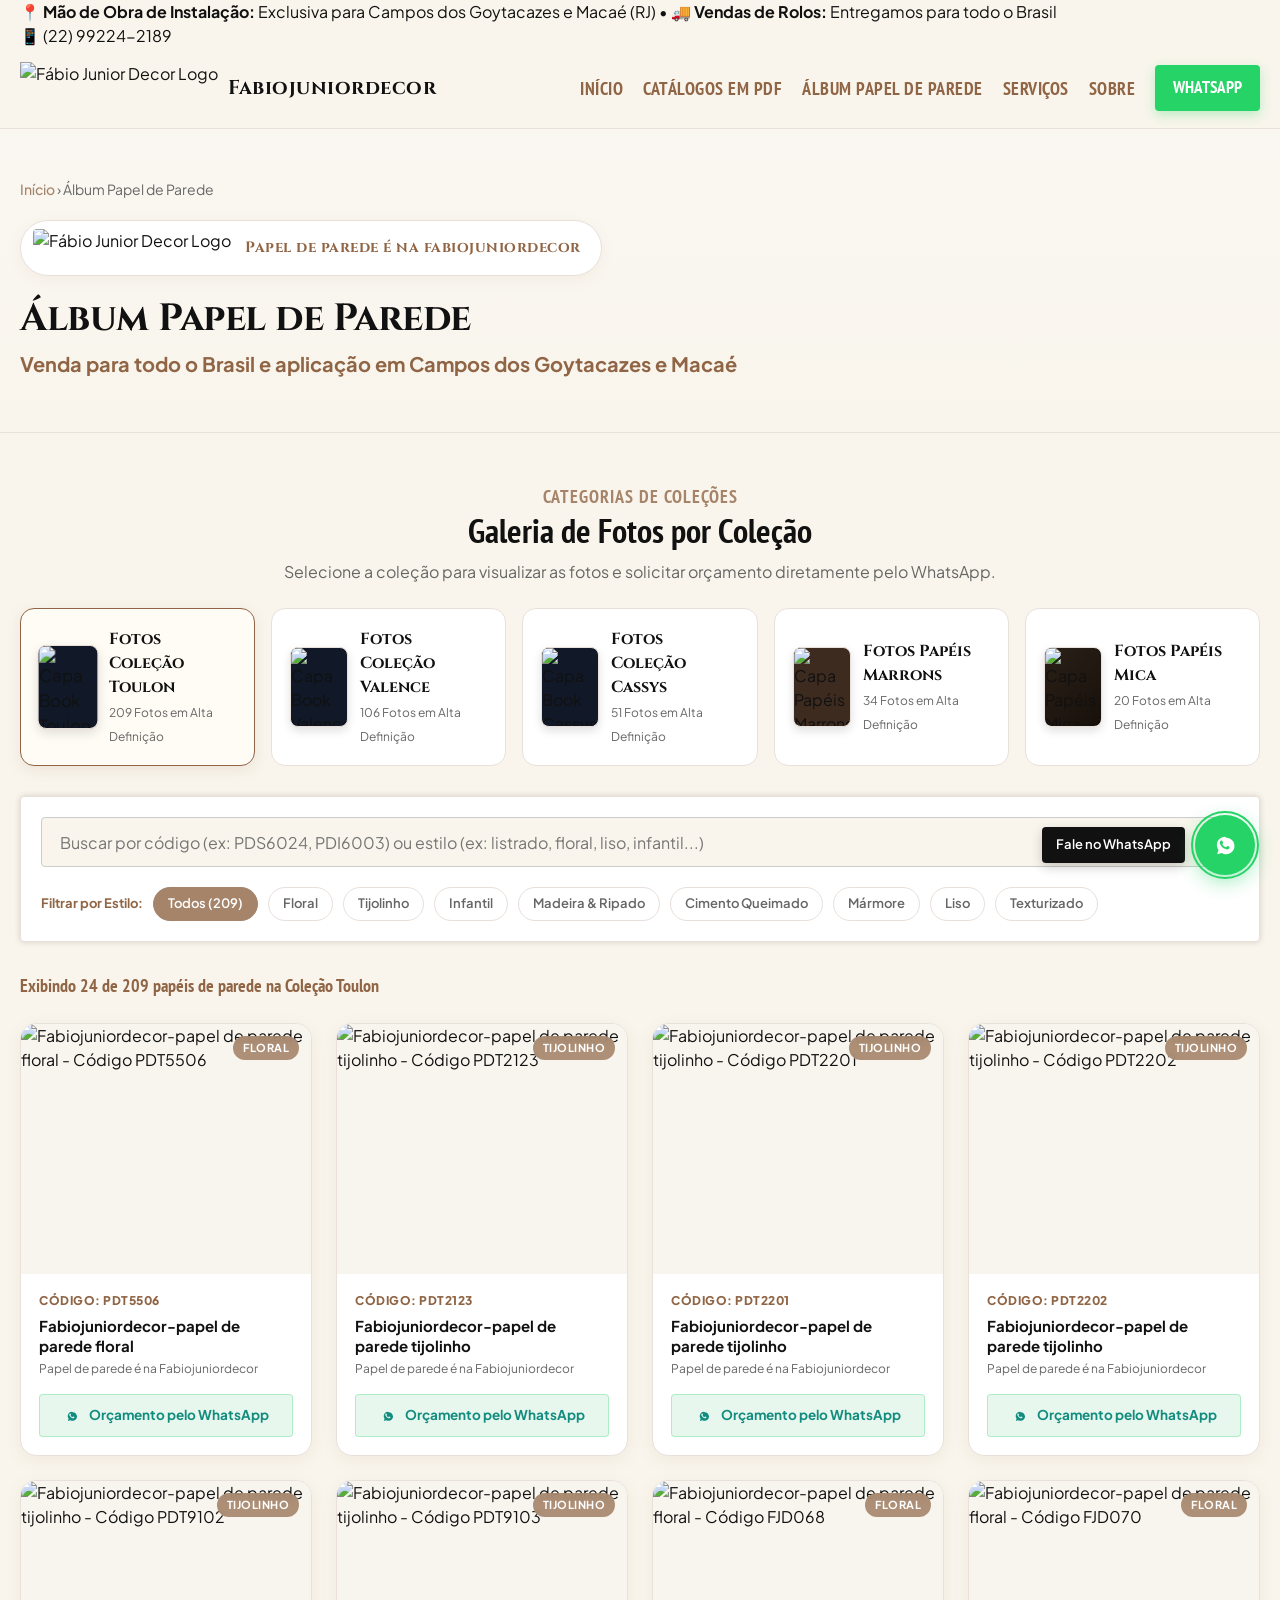
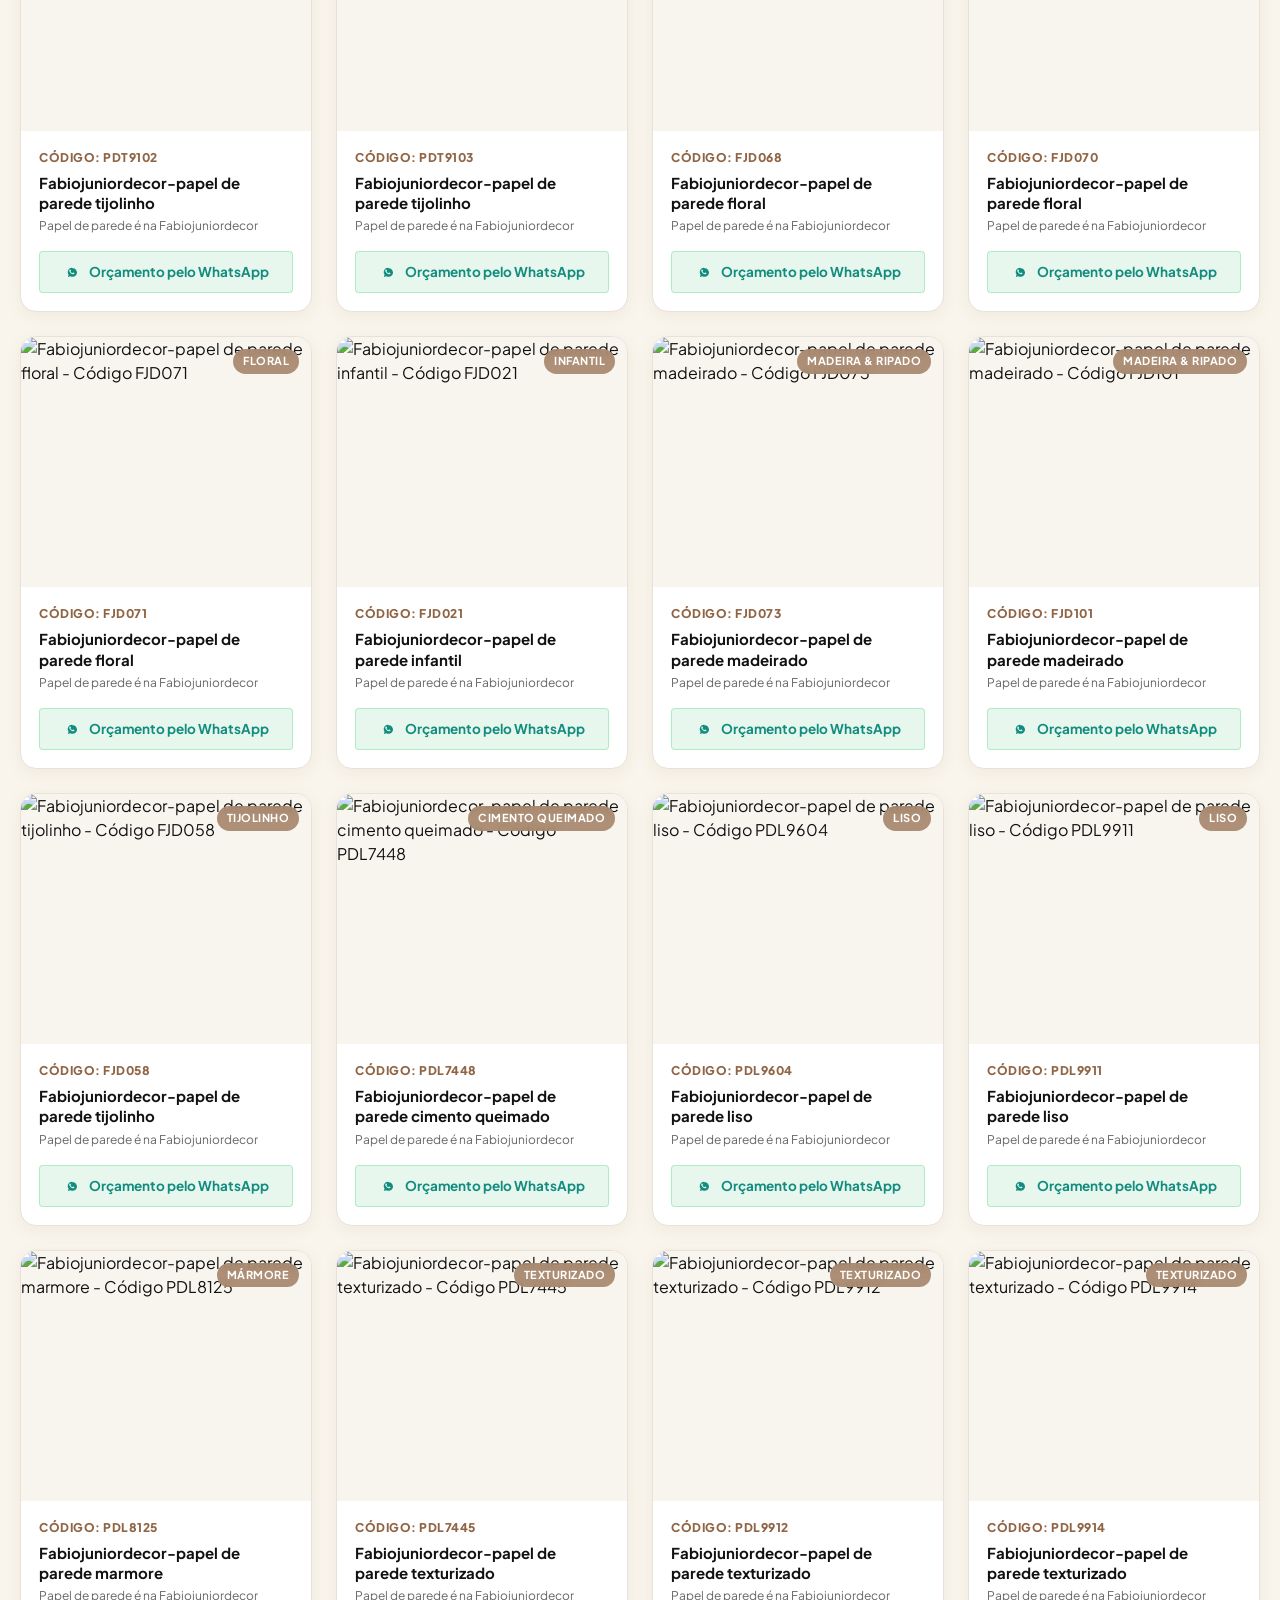
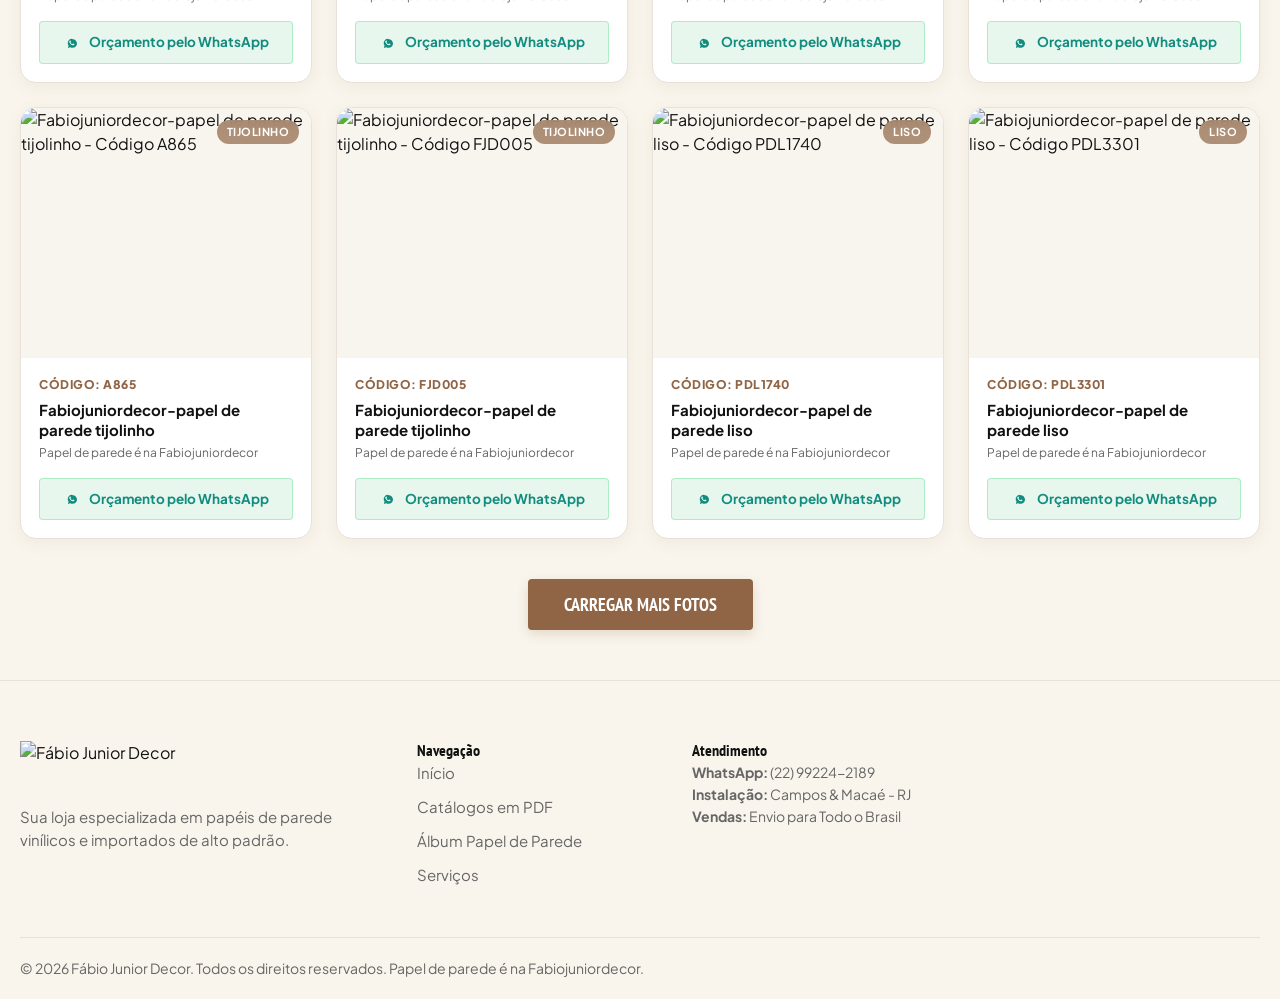
==== commit 4c436778: "Adiciona colecoes Cassys, Papéis Marrons e Papéis Mica ao Album Papel de Parede" ====
--- a/algumpapeldeparede.html
+++ b/algumpapeldeparede.html
@@ -130,6 +130,16 @@
             <span class="cat-switcher-count">34 Fotos em Alta Definição</span>
           </div>
         </div>
+
+        <div class="cat-switcher-card" data-collection="Mica">
+          <div class="cat-switcher-cover-box" style="background: linear-gradient(135deg, #2A2018 0%, #17100A 100%);">
+            <img src="https://hubfotos.autozapx.com/i/6tSbzeKLwzUW" alt="Capa Papéis Mica" class="cat-switcher-cover-img" />
+          </div>
+          <div>
+            <div class="cat-switcher-title">Fotos Papéis Mica</div>
+            <span class="cat-switcher-count">20 Fotos em Alta Definição</span>
+          </div>
+        </div>
       </div>
 
       <!-- Filter Bar -->
@@ -236,6 +246,7 @@
   <script src="js/valence-photos-data.js"></script>
   <script src="js/cassys-photos-data.js"></script>
   <script src="js/marrom-photos-data.js"></script>
+  <script src="js/mica-photos-data.js"></script>
   <script src="js/algumpapeldeparede.js"></script>
 </body>
 </html>
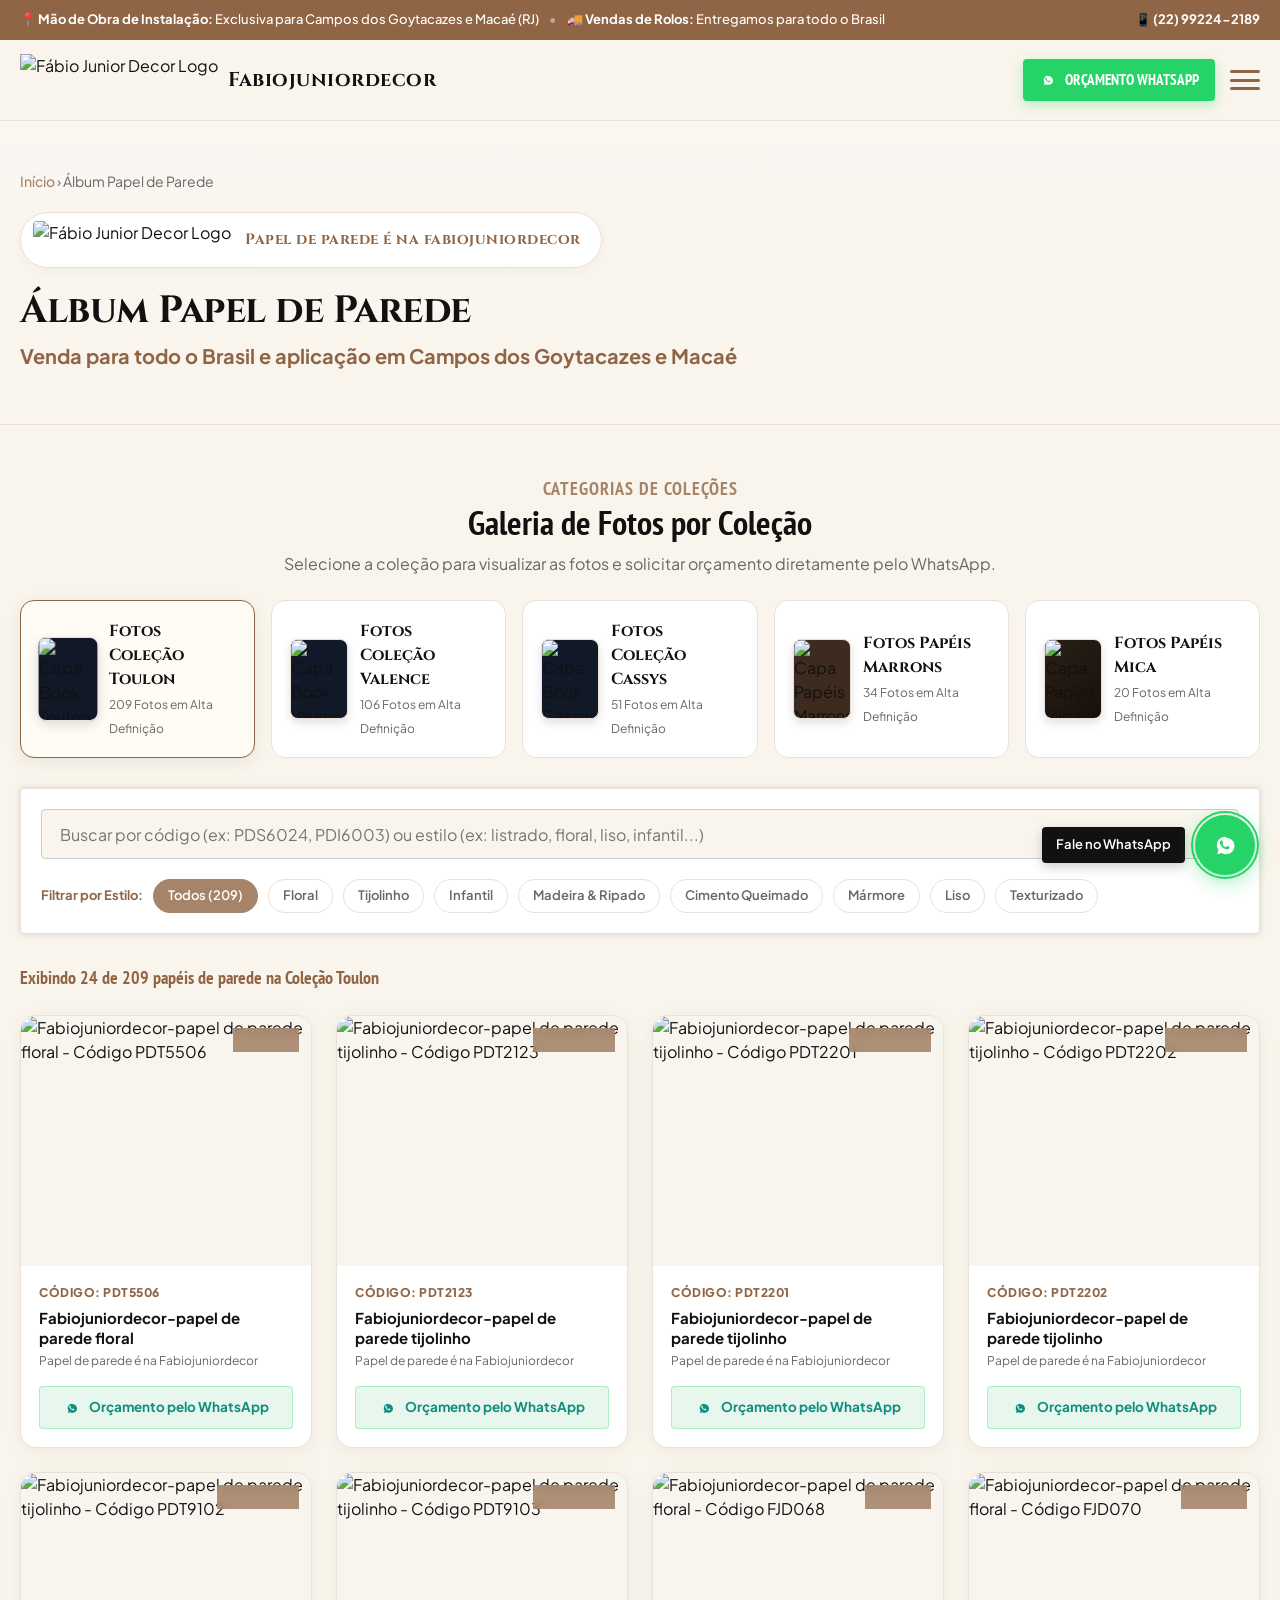
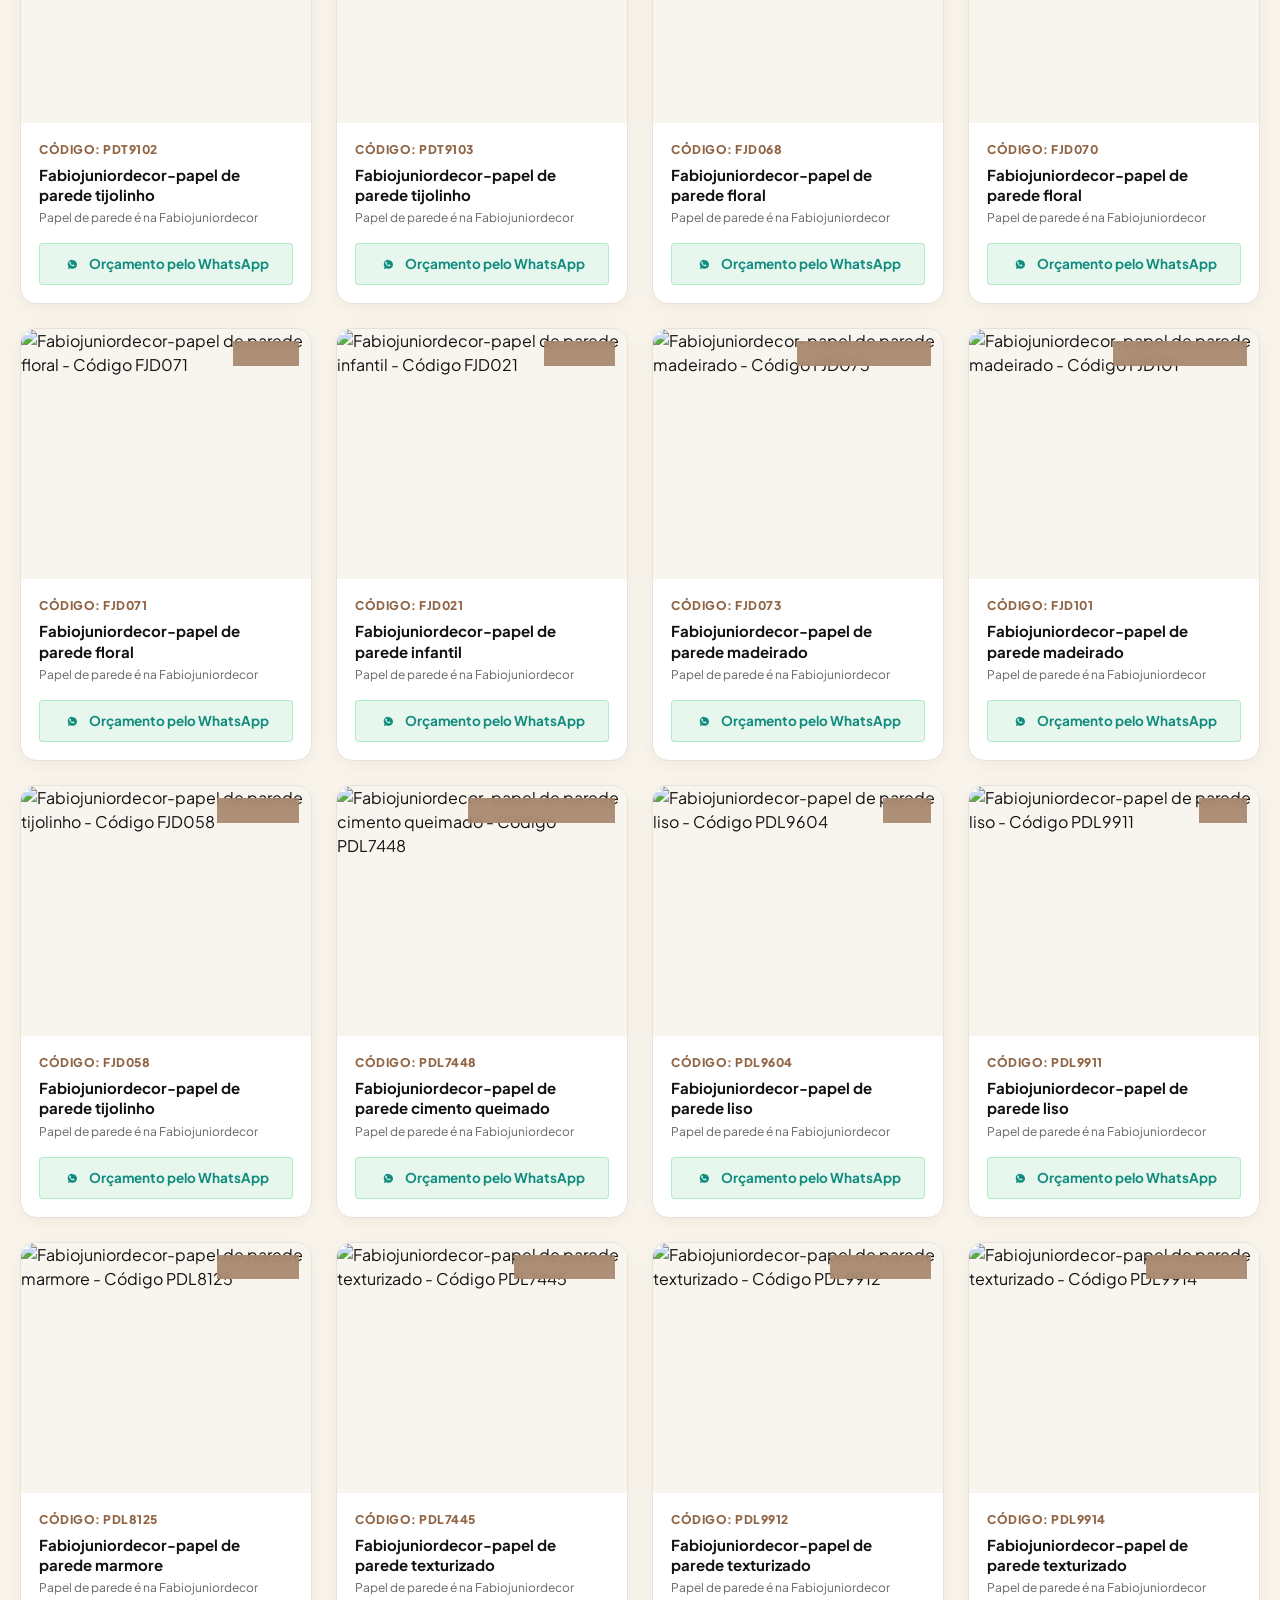
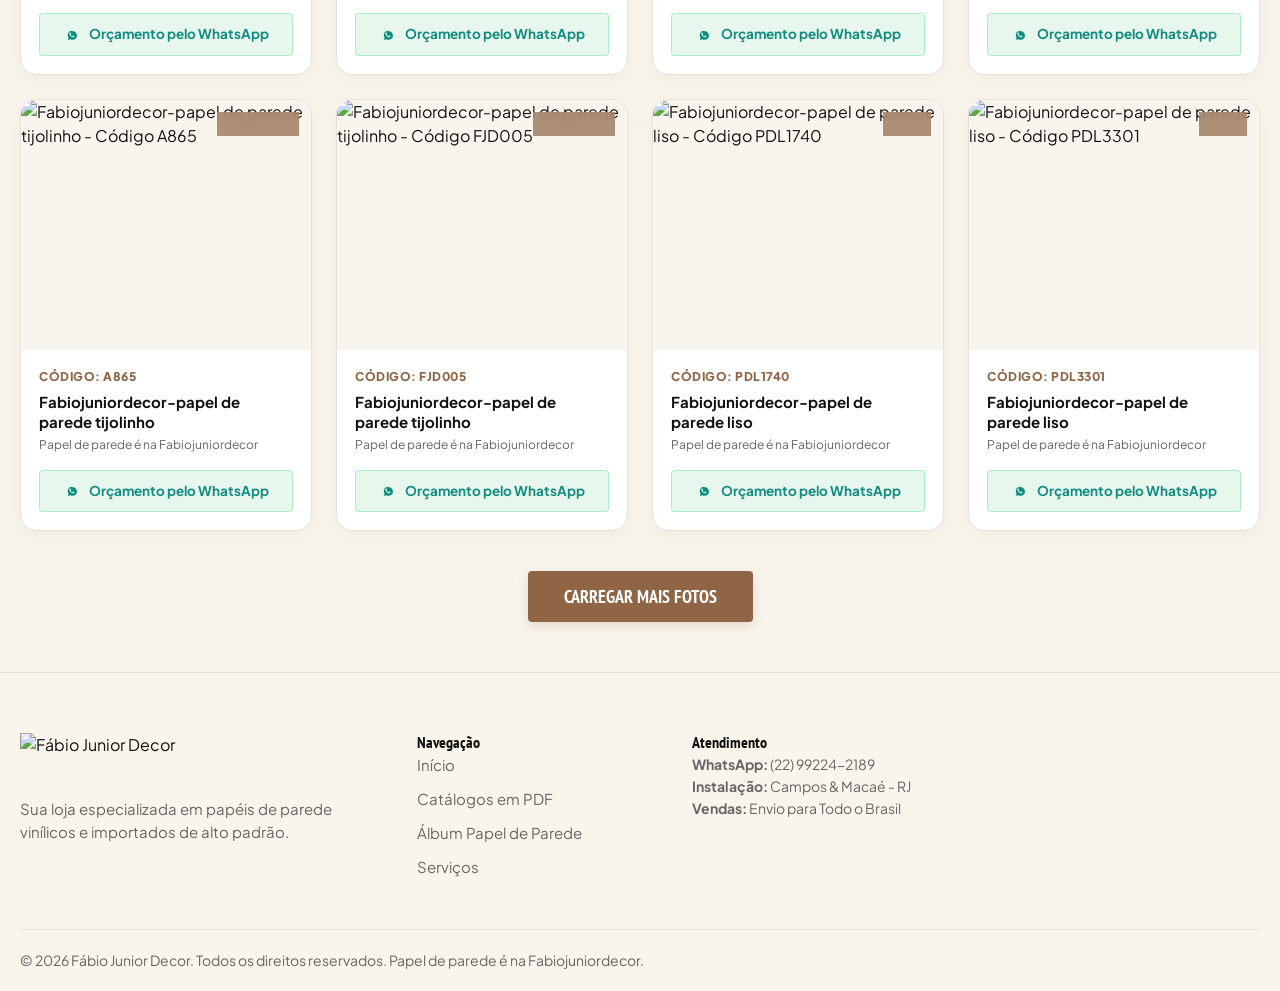
==== commit 38095d1b: "feat: adicionar paginas dedicadas de Jardins Artificiais e Mesa Posta com destaques na home" ====
--- a/algumpapeldeparede.html
+++ b/algumpapeldeparede.html
@@ -40,23 +40,32 @@
         <span class="brand-logo-text">Fabiojuniordecor</span>
       </a>
 
-      <!-- Desktop Nav Menu -->
-      <nav>
+      <!-- Desktop Nav Menu / Mobile Drawer -->
+      <nav aria-label="Navegação principal">
         <ul class="nav-menu" id="nav-menu">
           <li><a href="index.html" class="nav-link">Início</a></li>
+          <li><a href="jardim-artificial.html" class="nav-link" style="color: #059669; font-weight: 700;">🌿 Jardins Artificiais</a></li>
+          <li><a href="mesa-posta.html" class="nav-link" style="color: #D97706; font-weight: 700;">🍽️ Mesa Posta</a></li>
           <li><a href="catalogospdf.html" class="nav-link">Catálogos em PDF</a></li>
-          <li><a href="algumpapeldeparede.html" class="nav-link active">Álbum Papel de Parede</a></li>
+          <li><a href="algumpapeldeparede.html" class="nav-link active" aria-current="page">Álbum Papel de Parede</a></li>
           <li><a href="index.html#diferenciais" class="nav-link">Serviços</a></li>
           <li><a href="index.html#sobre" class="nav-link">Sobre</a></li>
-          <li><a href="https://wa.me/5522992242189" target="_blank" rel="noopener noreferrer" class="btn-whatsapp-header">WhatsApp</a></li>
+          <li class="nav-drawer-cta"><a href="https://wa.me/5522992242189?text=Olá,%20estou%20no%20Álbum%20de%20Papel%20de%20Parede%20da%20Fábio%20Junior%20Decor%20e%20gostaria%20de%20um%20orçamento!" target="_blank" rel="noopener noreferrer" class="btn-whatsapp-header">Orçamento no WhatsApp</a></li>
         </ul>
       </nav>
 
-      <!-- Mobile Hamburger Button -->
-      <div class="mobile-menu-btn" id="mobile-menu-btn" aria-label="Abrir Menu">
-        <span></span>
-        <span></span>
-        <span></span>
+      <div class="header-actions">
+        <a href="https://wa.me/5522992242189?text=Olá,%20estou%20no%20Álbum%20de%20Papel%20de%20Parede%20da%20Fábio%20Junior%20Decor%20e%20gostaria%20de%20um%20orçamento!" target="_blank" rel="noopener noreferrer" class="btn-whatsapp-header">
+          <svg width="18" height="18" viewBox="0 0 24 24" fill="currentColor" aria-hidden="true"><path d="M12.031 6.172c-3.181 0-5.767 2.586-5.768 5.766-.001 1.299.426 2.502 1.156 3.473L6.5 18.5l3.185-.928c.937.585 2.039.919 3.226.919 3.181 0 5.767-2.586 5.767-5.766.001-3.18-2.585-5.766-5.647-5.766zm2.84 8.232c-.119.336-.692.646-.957.684-.265.038-.611.139-2.025-.443-1.693-.697-2.77-2.428-2.855-2.541-.085-.113-.687-.914-.687-1.743 0-.829.434-1.238.588-1.407.155-.169.336-.212.448-.212.113 0 .225.002.323.007.104.005.244-.04.381.289.141.339.479 1.168.521 1.253.042.085.07.183.014.296-.056.113-.085.183-.169.282-.085.099-.177.221-.253.297-.085.085-.174.177-.075.347.099.169.44.726.944 1.176.648.577 1.196.756 1.365.841.169.085.268.07.367-.042.099-.113.423-.494.536-.663.113-.169.225-.141.381-.085.155.056.987.465 1.156.549.169.085.282.127.324.197.042.07.042.409-.077.745z"/></svg>
+          Orçamento WhatsApp
+        </a>
+
+        <!-- Mobile Hamburger Button -->
+        <button type="button" class="mobile-menu-btn" id="mobile-menu-btn" aria-label="Abrir Menu">
+          <span></span>
+          <span></span>
+          <span></span>
+        </button>
       </div>
     </div>
   </header>
@@ -242,6 +251,7 @@
   </footer>
 
   <!-- Scripts -->
+  <script src="js/nav.js"></script>
   <script src="js/toulon-photos-data.js"></script>
   <script src="js/valence-photos-data.js"></script>
   <script src="js/cassys-photos-data.js"></script>
--- a/styles.css
+++ b/styles.css
@@ -157,7 +157,7 @@
   padding: 8px var(--space-4);
   text-align: center;
   position: relative;
-  z-index: 101;
+  z-index: 99; /* must stay under the header so the drawer covers it */
 }
 
 .announcement-content {
@@ -182,6 +182,51 @@
   text-transform: uppercase;
   letter-spacing: 0.5px;
   font-weight: 700;
+}
+
+/* Top Announcement Bar (variant with contact on the right) */
+.top-bar {
+  background-color: var(--color-secondary-2);
+  color: #FFFFFF;
+  font-size: 13px;
+  font-weight: 500;
+  position: relative;
+  z-index: 99; /* must stay under the header so the drawer covers it */
+}
+
+.top-bar-container {
+  display: flex;
+  align-items: center;
+  justify-content: space-between;
+  gap: var(--space-3);
+  min-height: 40px;
+  padding-top: 6px;
+  padding-bottom: 6px;
+}
+
+.announcement-text {
+  display: flex;
+  align-items: center;
+  gap: var(--space-2);
+  flex-wrap: wrap;
+  line-height: 1.35;
+}
+
+.announcement-text .divider {
+  opacity: 0.45;
+}
+
+.top-contact a {
+  display: inline-flex;
+  align-items: center;
+  gap: 6px;
+  font-weight: 700;
+  white-space: nowrap;
+  color: #FFFFFF;
+}
+
+.top-contact a:hover {
+  opacity: 0.85;
 }
 
 /* Main Navigation Header */
@@ -200,6 +245,7 @@
   display: flex;
   align-items: center;
   justify-content: space-between;
+  gap: var(--space-4);
   height: 80px;
 }
 
@@ -207,6 +253,7 @@
   display: flex;
   align-items: center;
   gap: var(--space-2);
+  flex-shrink: 0;
 }
 
 .brand-logo img {
@@ -227,19 +274,34 @@
 .nav-menu {
   display: flex;
   align-items: center;
-  gap: var(--space-4);
+  gap: var(--space-2);
   list-style: none;
 }
 
 .nav-link {
+  display: block;
   font-family: var(--font-family-1);
-  font-size: 18px;
+  font-size: 14px;
   font-weight: 700;
   color: var(--color-text-2);
   text-transform: uppercase;
-  letter-spacing: 0.5px;
+  letter-spacing: 0.2px;
+  white-space: nowrap;
   position: relative;
   padding: 6px 0;
+}
+
+/* WhatsApp CTA that only exists inside the mobile drawer */
+.nav-drawer-cta {
+  display: none;
+}
+
+.nav-link.active {
+  color: var(--color-secondary-1);
+}
+
+.nav-link.active::after {
+  width: 100%;
 }
 
 .nav-link::after {
@@ -265,6 +327,7 @@
   display: flex;
   align-items: center;
   gap: var(--space-3);
+  flex-shrink: 0;
 }
 
 .social-links-header {
@@ -296,10 +359,11 @@
   background-color: var(--whatsapp-green);
   color: #FFFFFF;
   font-family: var(--font-family-1);
-  font-size: 17px;
+  font-size: 15px;
   font-weight: 700;
   text-transform: uppercase;
-  padding: 10px 18px;
+  white-space: nowrap;
+  padding: 10px 16px;
   border-radius: var(--radius-2);
   display: inline-flex;
   align-items: center;
@@ -321,7 +385,11 @@
   justify-content: space-between;
   width: 30px;
   height: 20px;
+  padding: 0;
   cursor: pointer;
+  position: relative;
+  z-index: 130; /* stays above the drawer so it can close it */
+  flex-shrink: 0;
 }
 
 .mobile-menu-btn span {
@@ -330,7 +398,40 @@
   height: 3px;
   background-color: var(--color-secondary-2);
   border-radius: 2px;
-  transition: all 0.3s ease;
+  transform-origin: center;
+  transition: transform 0.3s ease, opacity 0.2s ease;
+}
+
+.mobile-menu-btn.is-open span:nth-child(1) {
+  transform: translateY(8.5px) rotate(45deg);
+}
+
+.mobile-menu-btn.is-open span:nth-child(2) {
+  opacity: 0;
+}
+
+.mobile-menu-btn.is-open span:nth-child(3) {
+  transform: translateY(-8.5px) rotate(-45deg);
+}
+
+/* Mobile Drawer Backdrop */
+.nav-backdrop {
+  position: fixed;
+  inset: 0;
+  background: rgba(17, 17, 17, 0.45);
+  backdrop-filter: blur(2px);
+  -webkit-backdrop-filter: blur(2px);
+  opacity: 0;
+  visibility: hidden;
+  transition: opacity 0.3s ease, visibility 0.3s ease;
+  /* Below .main-header (z-index 100): the header creates its own stacking
+     context, so the drawer inside it can never outrank a higher backdrop. */
+  z-index: 90;
+}
+
+.nav-backdrop.active {
+  opacity: 1;
+  visibility: visible;
 }
 
 /* Hero Section */
@@ -1345,6 +1446,15 @@
   color: var(--color-text-muted);
 }
 
+@media (prefers-reduced-motion: reduce) {
+  .nav-menu,
+  .nav-menu.active-mobile,
+  .nav-backdrop,
+  .mobile-menu-btn span {
+    transition-duration: 0.01ms;
+  }
+}
+
 /* Media Queries (Responsive Breakpoints) */
 @media (max-width: 1024px) {
   .hero-grid {
@@ -1358,15 +1468,105 @@
   }
 }
 
-@media (max-width: 768px) {
-  .nav-menu {
-    display: none; /* Handled via mobile drawer in JS */
-  }
+/* Header: drop the social icons before the nav starts to crowd */
+@media (max-width: 1400px) {
+  .social-links-header {
+    display: none;
+  }
+}
+
+/* Header: below this the nav collapses into the side drawer */
+@media (max-width: 1320px) {
+  /* backdrop-filter turns the header into a containing block for fixed
+     children, which would trap the drawer inside it. The glass background is
+     already 94% opaque, so dropping the blur here costs nothing visually. */
+  .main-header {
+    backdrop-filter: none;
+    -webkit-backdrop-filter: none;
+    background: var(--color-primary);
+  }
+
   .mobile-menu-btn {
     display: flex;
   }
-  .social-links-header {
+
+  .nav-menu {
+    position: fixed;
+    top: 0;
+    right: 0;
+    height: 100vh;
+    height: 100dvh;
+    width: min(340px, 84vw);
+    flex-direction: column;
+    align-items: stretch;
+    justify-content: flex-start;
+    gap: 0;
+    padding: 104px var(--space-4) var(--space-5);
+    background: var(--color-surface-2);
+    border-left: 1px solid var(--border-color);
+    box-shadow: var(--shadow-drawer);
+    overflow-y: auto;
+    overscroll-behavior: contain;
+    transform: translateX(100%);
+    visibility: hidden;
+    /* visibility flips instantly on open and only after the slide-out on close */
+    transition: transform 0.32s cubic-bezier(0.4, 0, 0.2, 1), visibility 0s linear 0.32s;
+    z-index: 120;
+  }
+
+  .nav-menu.active-mobile {
+    transform: translateX(0);
+    visibility: visible;
+    transition: transform 0.32s cubic-bezier(0.4, 0, 0.2, 1), visibility 0s;
+  }
+
+  .nav-menu li {
+    border-bottom: 1px solid var(--border-light);
+  }
+
+  .nav-menu li:last-child {
+    border-bottom: none;
+  }
+
+  .nav-drawer-cta {
+    display: block;
+    border-bottom: none;
+  }
+
+  .nav-link {
+    font-size: 17px;
+    padding: 16px 2px;
+    white-space: normal;
+  }
+
+  .nav-link::after {
     display: none;
+  }
+
+  .nav-menu .btn-whatsapp-header {
+    justify-content: center;
+    width: 100%;
+    margin-top: var(--space-4);
+    padding: 14px 16px;
+    font-size: 16px;
+  }
+}
+
+@media (max-width: 1024px) {
+  /* Keep the top bar to a single line instead of letting it wrap */
+  .top-bar {
+    font-size: 12px;
+  }
+  .announcement-text .divider,
+  .announcement-text span:last-child {
+    display: none;
+  }
+}
+
+@media (max-width: 768px) {
+  .top-bar-container {
+    justify-content: center;
+    text-align: center;
   }
   .product-detail-grid {
     grid-template-columns: 1fr;
@@ -1383,6 +1583,23 @@
 @media (max-width: 576px) {
   .brand-logo-text {
     font-size: 16px;
+  }
+  .brand-logo img {
+    height: 44px;
+  }
+  .header-container {
+    height: 68px;
+  }
+  /* Keep only the phone on the top bar so it never becomes a wall of text */
+  .announcement-text {
+    display: none;
+  }
+  /* The floating WhatsApp widget already covers the CTA on small screens */
+  .header-actions .btn-whatsapp-header {
+    display: none;
+  }
+  .nav-menu {
+    padding-top: 92px;
   }
 }
 
@@ -2204,3 +2421,259 @@
   color: var(--color-text-muted);
 }
 
+/* ==========================================================================
+   Mesa Posta Hero Section & Interactive Styling
+   ========================================================================== */
+.mesa-hero-section {
+  position: relative;
+  padding: 60px 0 70px 0;
+  background: linear-gradient(135deg, #1C0F0A 0%, #3B1608 40%, #78350F 85%, #181411 100%);
+  background-image: 
+    radial-gradient(circle at 85% 20%, rgba(245, 158, 11, 0.2), transparent 45%),
+    radial-gradient(circle at 15% 85%, rgba(217, 119, 6, 0.15), transparent 45%);
+  border-bottom: 2px solid #D97706;
+  overflow: hidden;
+  color: #FFFFFF;
+}
+
+.mesa-hero-grid {
+  display: grid;
+  grid-template-columns: 1.25fr 0.75fr;
+  gap: 40px;
+  align-items: center;
+}
+
+@media (max-width: 992px) {
+  .mesa-hero-grid {
+    grid-template-columns: 1fr;
+    gap: 32px;
+  }
+}
+
+.mesa-breadcrumb {
+  display: inline-flex;
+  align-items: center;
+  gap: 8px;
+  font-size: 14px;
+  color: rgba(255, 255, 255, 0.8);
+  background: rgba(255, 255, 255, 0.08);
+  backdrop-filter: blur(10px);
+  padding: 6px 16px;
+  border-radius: 30px;
+  border: 1px solid rgba(255, 255, 255, 0.15);
+  margin-bottom: 20px;
+}
+
+.mesa-breadcrumb a {
+  color: #FBBF24;
+  text-decoration: none;
+  font-weight: 600;
+  transition: color 0.2s ease;
+}
+
+.mesa-breadcrumb a:hover {
+  color: #FFFFFF;
+  text-decoration: underline;
+}
+
+.mesa-hero-badge {
+  display: inline-flex;
+  align-items: center;
+  gap: 10px;
+  background: rgba(245, 158, 11, 0.18);
+  border: 1px solid rgba(251, 191, 36, 0.45);
+  backdrop-filter: blur(10px);
+  padding: 8px 18px;
+  border-radius: 30px;
+  font-size: 14px;
+  font-weight: 700;
+  color: #FBBF24;
+  margin-bottom: 18px;
+  box-shadow: 0 4px 20px rgba(245, 158, 11, 0.2);
+}
+
+.mesa-hero-title {
+  font-family: var(--font-family-heading);
+  font-size: 42px;
+  font-weight: 700;
+  line-height: 1.15;
+  color: #FFFFFF;
+  margin-bottom: 18px;
+  letter-spacing: -0.5px;
+}
+
+@media (max-width: 576px) {
+  .mesa-hero-title {
+    font-size: 32px;
+  }
+}
+
+.mesa-hero-title span {
+  background: linear-gradient(90deg, #FBBF24 0%, #F59E0B 100%);
+  -webkit-background-clip: text;
+  -webkit-text-fill-color: transparent;
+}
+
+.mesa-hero-subtitle {
+  font-size: 18px;
+  color: rgba(255, 255, 255, 0.88);
+  line-height: 1.6;
+  margin-bottom: 30px;
+  max-width: 650px;
+  font-weight: 400;
+}
+
+.mesa-hero-ctas {
+  display: flex;
+  gap: 14px;
+  flex-wrap: wrap;
+  align-items: center;
+  margin-bottom: 36px;
+}
+
+.btn-hero-primary {
+  display: inline-flex;
+  align-items: center;
+  gap: 10px;
+  background: linear-gradient(135deg, #F59E0B 0%, #D97706 100%);
+  color: #FFFFFF;
+  font-weight: 700;
+  font-size: 16px;
+  padding: 14px 28px;
+  border-radius: 30px;
+  text-decoration: none;
+  border: none;
+  box-shadow: 0 6px 20px rgba(217, 119, 6, 0.35);
+  transition: all 0.3s ease;
+}
+
+.btn-hero-primary:hover {
+  transform: translateY(-3px);
+  box-shadow: 0 10px 28px rgba(217, 119, 6, 0.5);
+  background: linear-gradient(135deg, #FBBF24 0%, #D97706 100%);
+  color: #FFFFFF;
+}
+
+.btn-hero-whatsapp {
+  display: inline-flex;
+  align-items: center;
+  gap: 10px;
+  background: #25D366;
+  color: #FFFFFF;
+  font-weight: 700;
+  font-size: 16px;
+  padding: 14px 28px;
+  border-radius: 30px;
+  text-decoration: none;
+  box-shadow: 0 6px 20px rgba(37, 211, 102, 0.3);
+  transition: all 0.3s ease;
+}
+
+.btn-hero-whatsapp:hover {
+  transform: translateY(-3px);
+  box-shadow: 0 10px 28px rgba(37, 211, 102, 0.45);
+  background: #20BA5A;
+  color: #FFFFFF;
+}
+
+.mesa-hero-metrics {
+  display: flex;
+  gap: 28px;
+  flex-wrap: wrap;
+  padding-top: 24px;
+  border-top: 1px solid rgba(255, 255, 255, 0.12);
+}
+
+.mesa-metric-item {
+  display: flex;
+  align-items: center;
+  gap: 12px;
+}
+
+.mesa-metric-icon {
+  width: 44px;
+  height: 44px;
+  border-radius: 50%;
+  background: rgba(245, 158, 11, 0.18);
+  border: 1px solid rgba(245, 158, 11, 0.35);
+  display: flex;
+  align-items: center;
+  justify-content: center;
+  font-size: 20px;
+  flex-shrink: 0;
+}
+
+.mesa-metric-text strong {
+  display: block;
+  font-size: 15px;
+  color: #FFFFFF;
+}
+
+.mesa-metric-text span {
+  font-size: 13px;
+  color: rgba(255, 255, 255, 0.75);
+}
+
+/* Floating Visual Cards Showcase on Hero Right */
+.mesa-hero-showcase {
+  display: grid;
+  grid-template-columns: 1fr 1fr;
+  gap: 16px;
+}
+
+.mesa-hero-card {
+  position: relative;
+  background: rgba(255, 255, 255, 0.07);
+  backdrop-filter: blur(14px);
+  border: 1px solid rgba(255, 255, 255, 0.18);
+  border-radius: 16px;
+  overflow: hidden;
+  box-shadow: 0 12px 32px rgba(0, 0, 0, 0.35);
+  transition: transform 0.4s ease, border-color 0.4s ease;
+  text-decoration: none;
+  display: block;
+}
+
+.mesa-hero-card:hover {
+  transform: translateY(-8px) scale(1.02);
+  border-color: rgba(251, 191, 36, 0.6);
+}
+
+.mesa-hero-card img {
+  width: 100%;
+  height: 190px;
+  object-fit: cover;
+  display: block;
+  transition: transform 0.4s ease;
+}
+
+.mesa-hero-card:hover img {
+  transform: scale(1.06);
+}
+
+.mesa-hero-card-body {
+  padding: 14px;
+  background: rgba(0, 0, 0, 0.4);
+}
+
+.mesa-hero-card-title {
+  font-size: 14px;
+  font-weight: 700;
+  color: #FFFFFF;
+  margin-bottom: 4px;
+  white-space: nowrap;
+  overflow: hidden;
+  text-overflow: ellipsis;
+}
+
+.mesa-hero-card-badge {
+  display: inline-block;
+  font-size: 11px;
+  font-weight: 700;
+  padding: 3px 8px;
+  border-radius: 12px;
+  background: rgba(245, 158, 11, 0.25);
+  color: #FBBF24;
+}
+
+
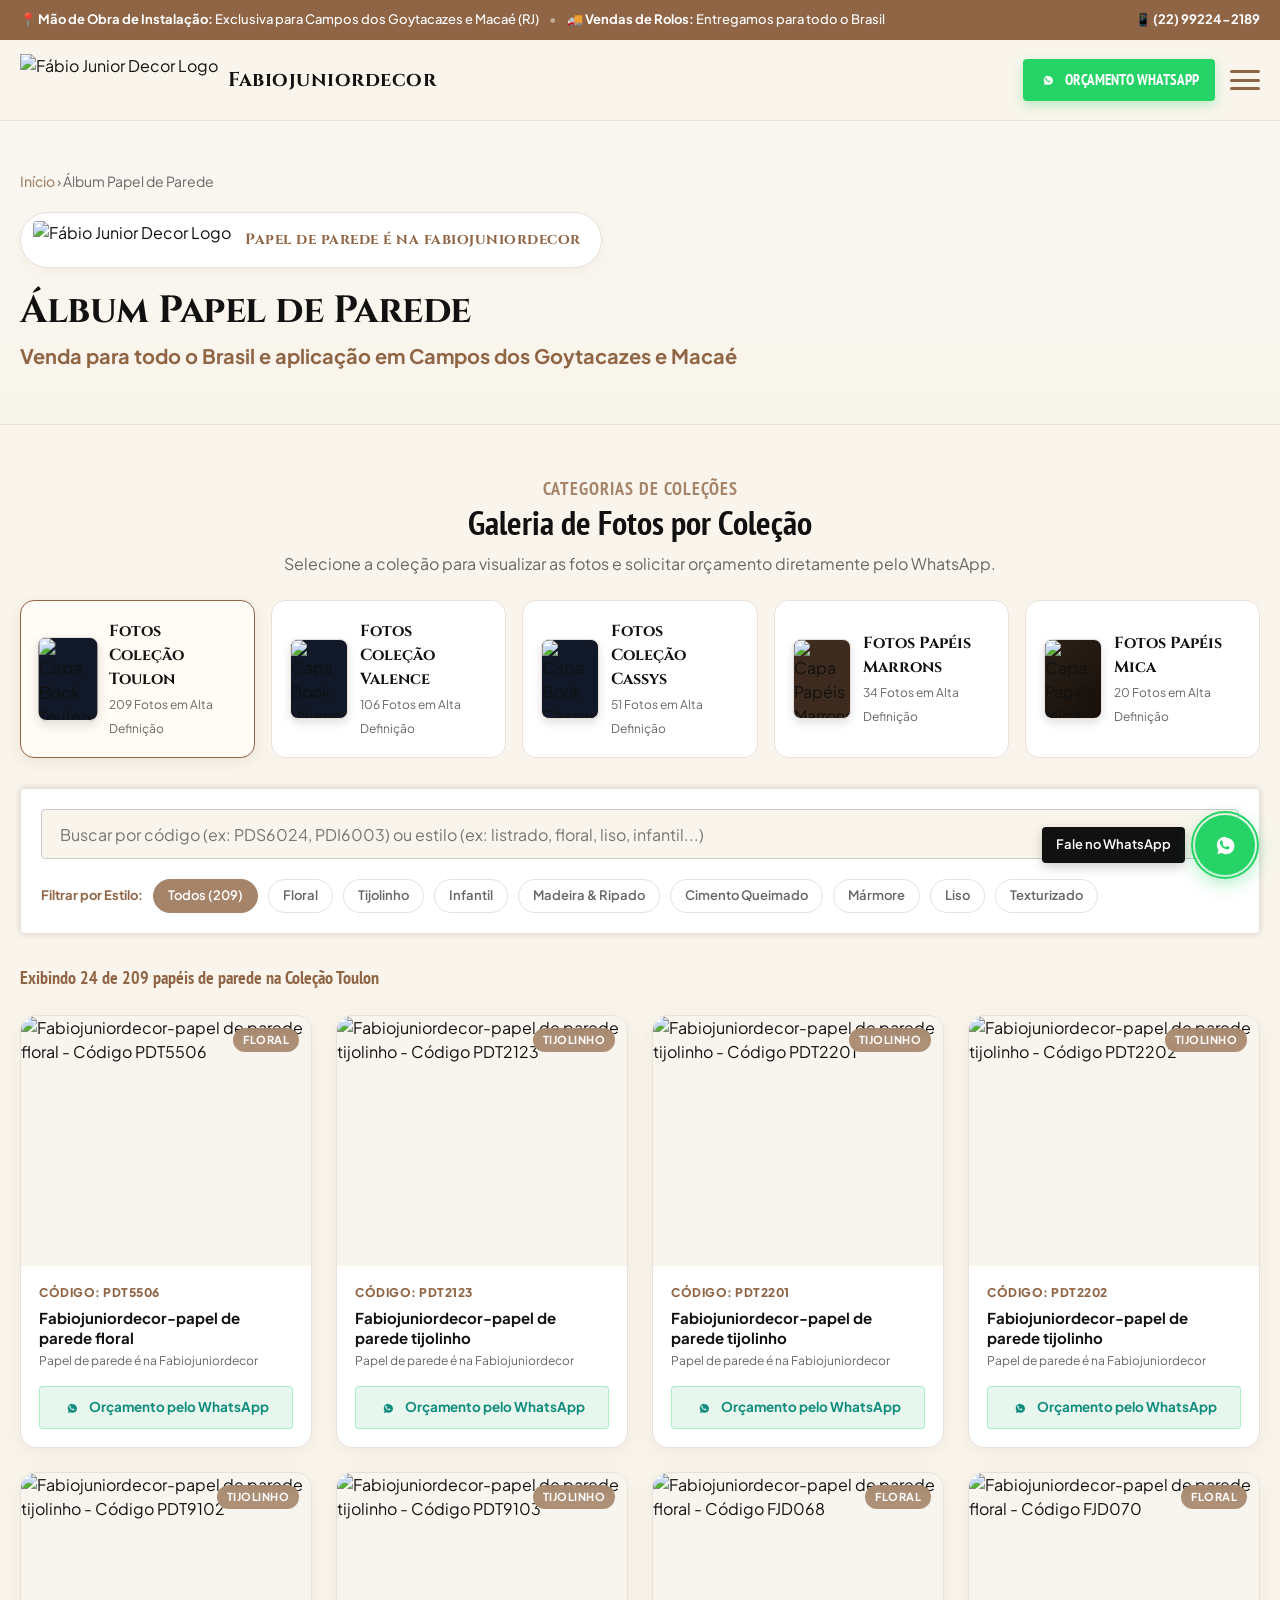
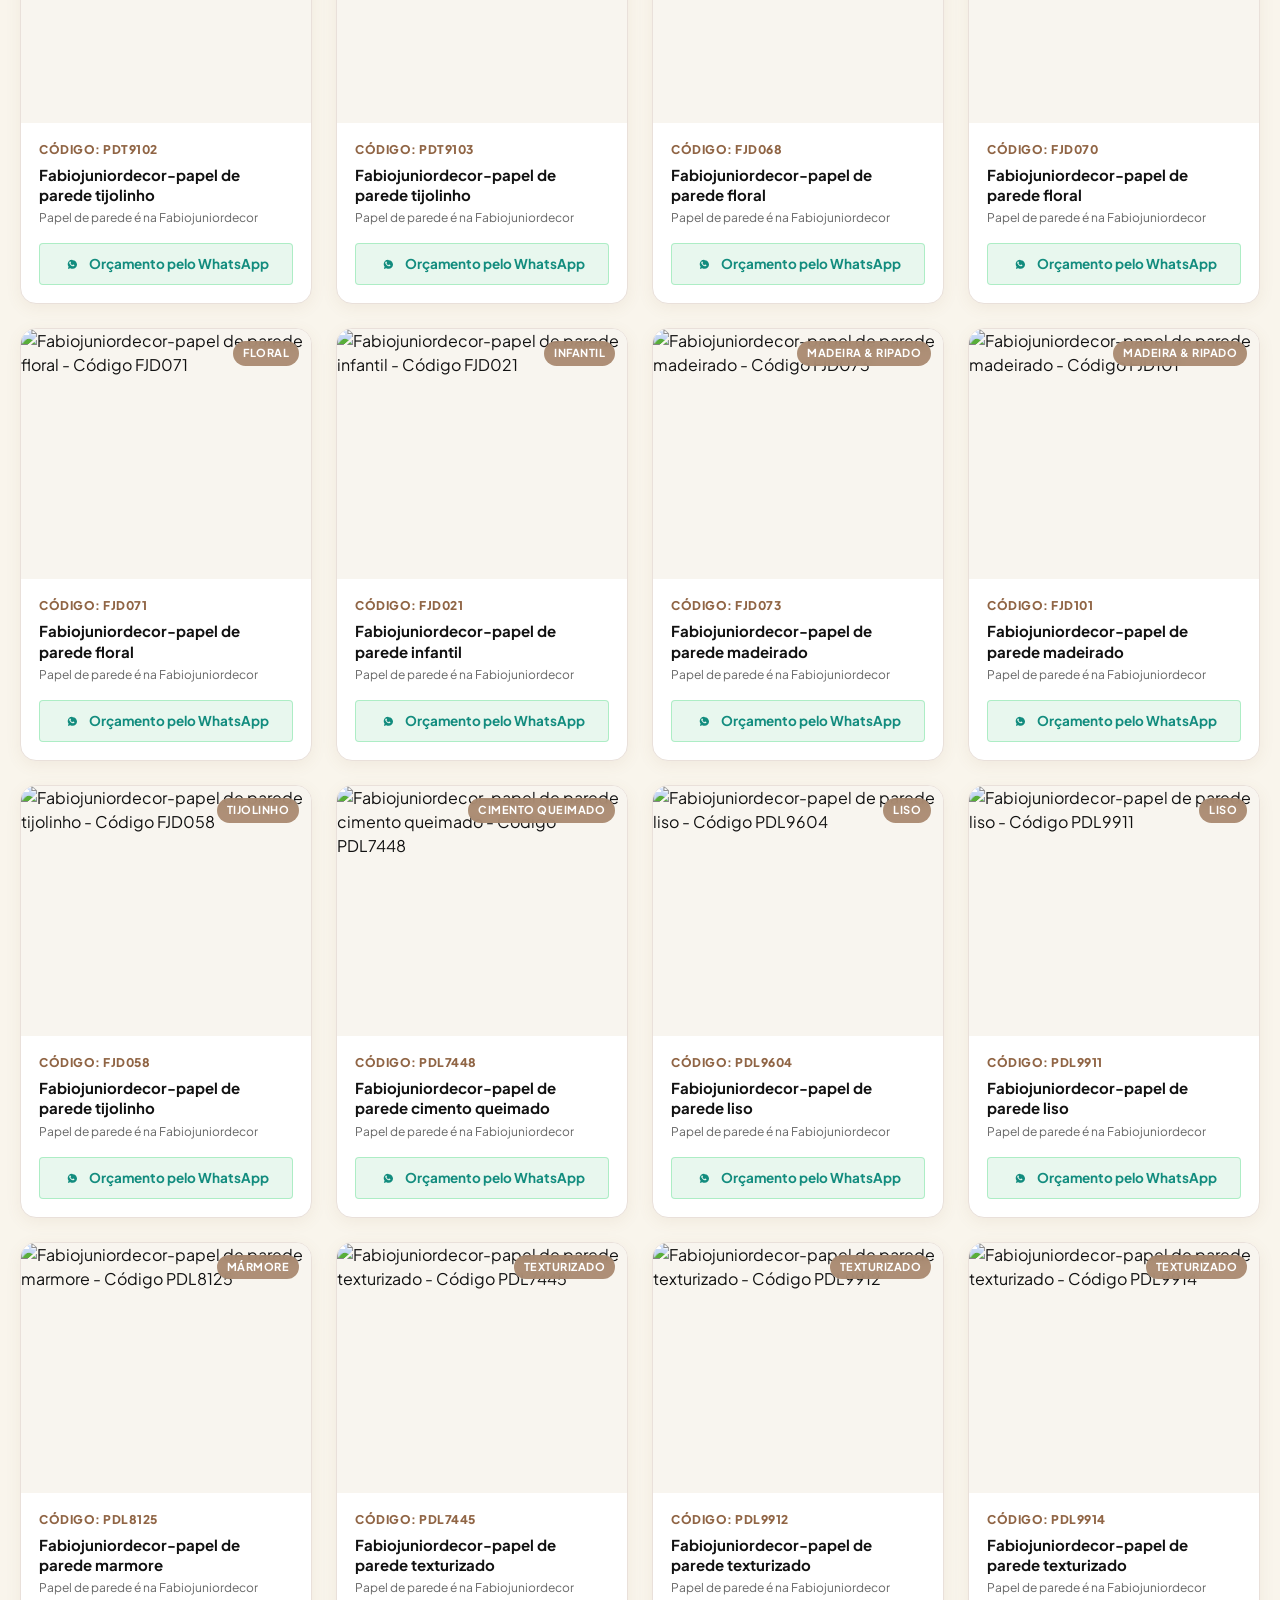
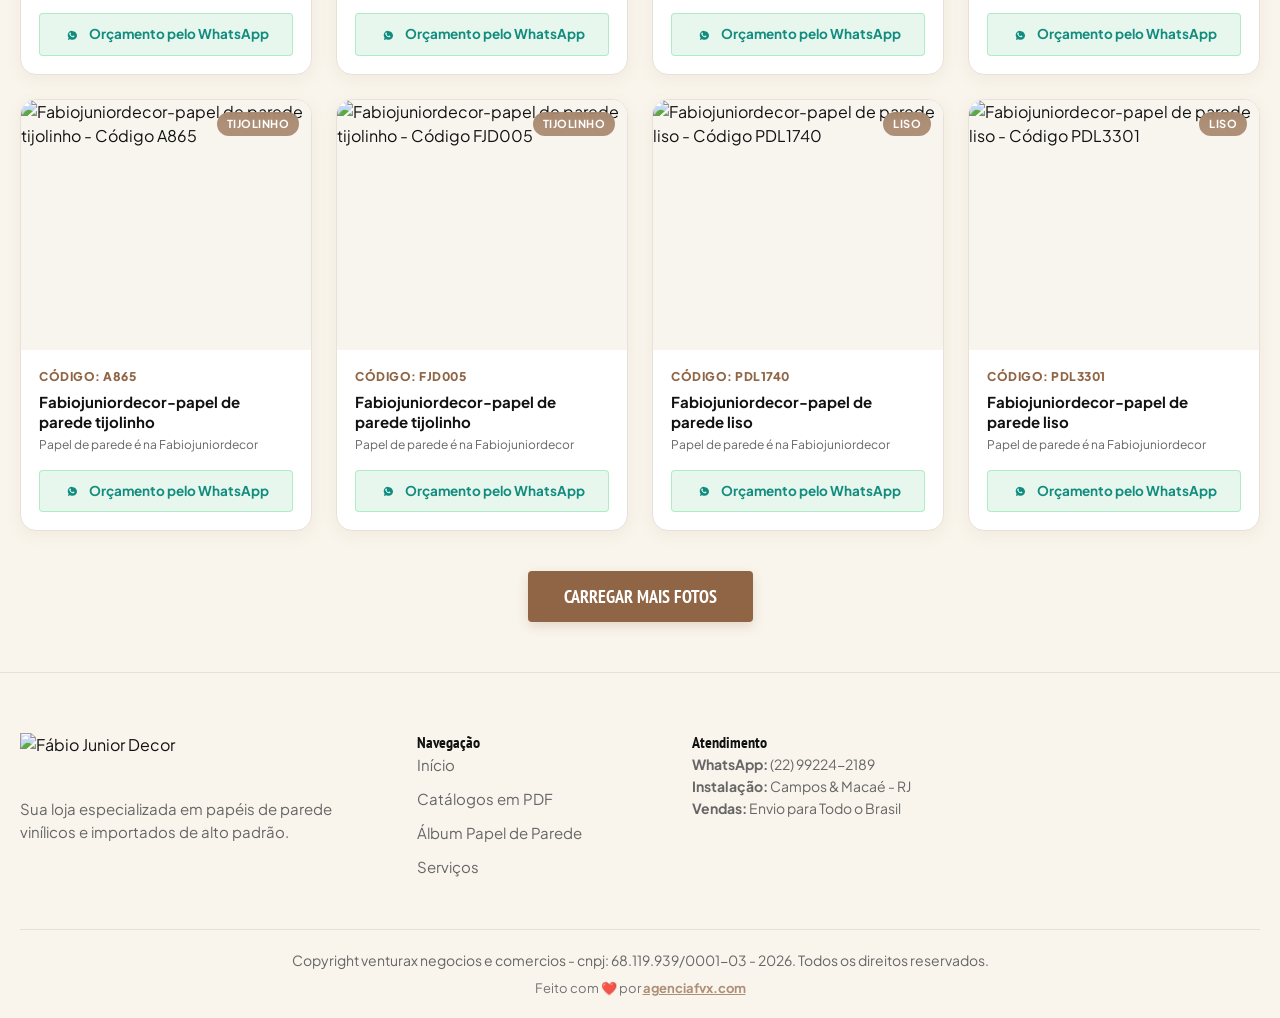
==== commit e279448f: "fix: atualizar footer com dados de copyright da Venturax Negocios e link da agenciafvx.com" ====
--- a/algumpapeldeparede.html
+++ b/algumpapeldeparede.html
@@ -244,8 +244,13 @@
           </p>
         </div>
       </div>
-      <div class="footer-bottom">
-        <p>&copy; 2026 Fábio Junior Decor. Todos os direitos reservados. Papel de parede é na Fabiojuniordecor.</p>
+      <div class="footer-bottom" style="display: flex; flex-direction: column; gap: 8px; text-align: center; justify-content: center; align-items: center;">
+        <div>
+          Copyright venturax negocios e comercios - cnpj: 68.119.939/0001-03 - 2026. Todos os direitos reservados.
+        </div>
+        <div style="font-size: 13px; opacity: 0.9;">
+          Feito com ❤️ por <a href="https://agenciafvx.com" target="_blank" rel="noopener noreferrer" style="color: var(--color-secondary-1); font-weight: 700; text-decoration: underline;">agenciafvx.com</a>
+        </div>
       </div>
     </div>
   </footer>
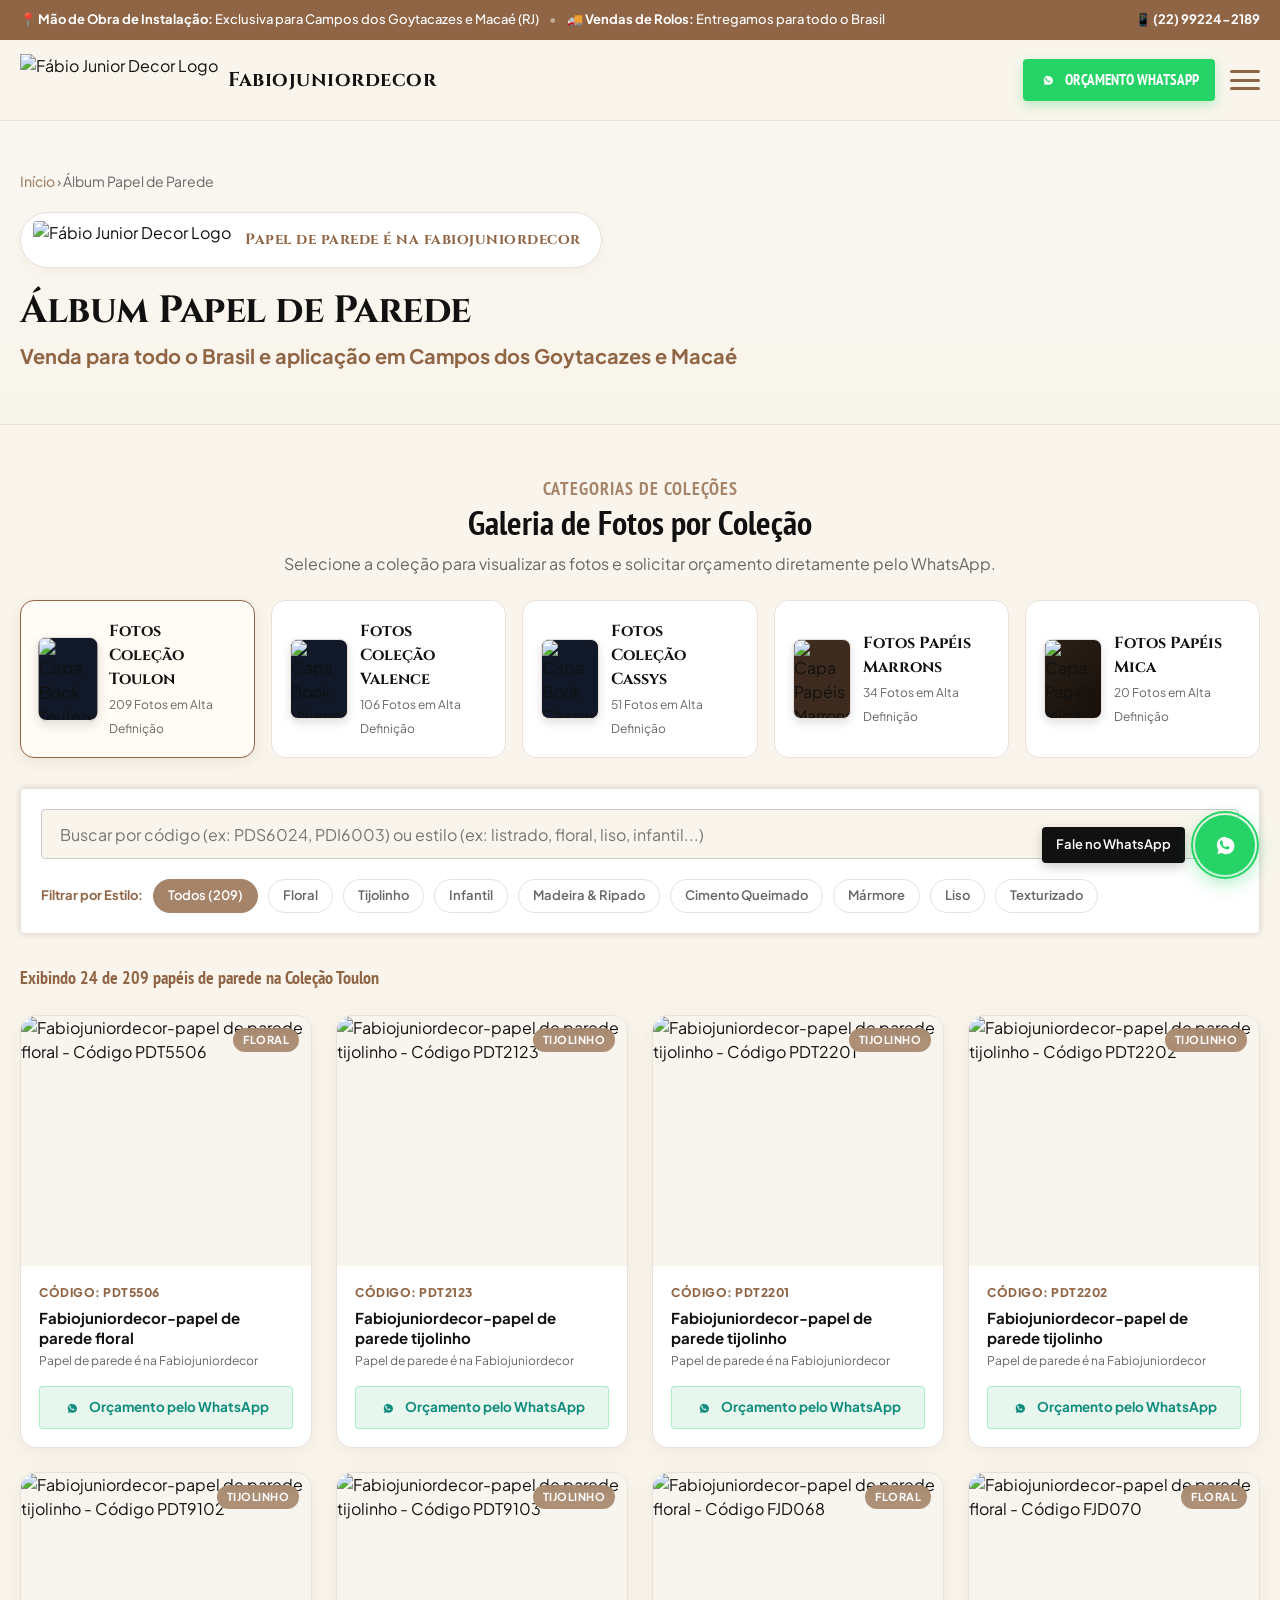
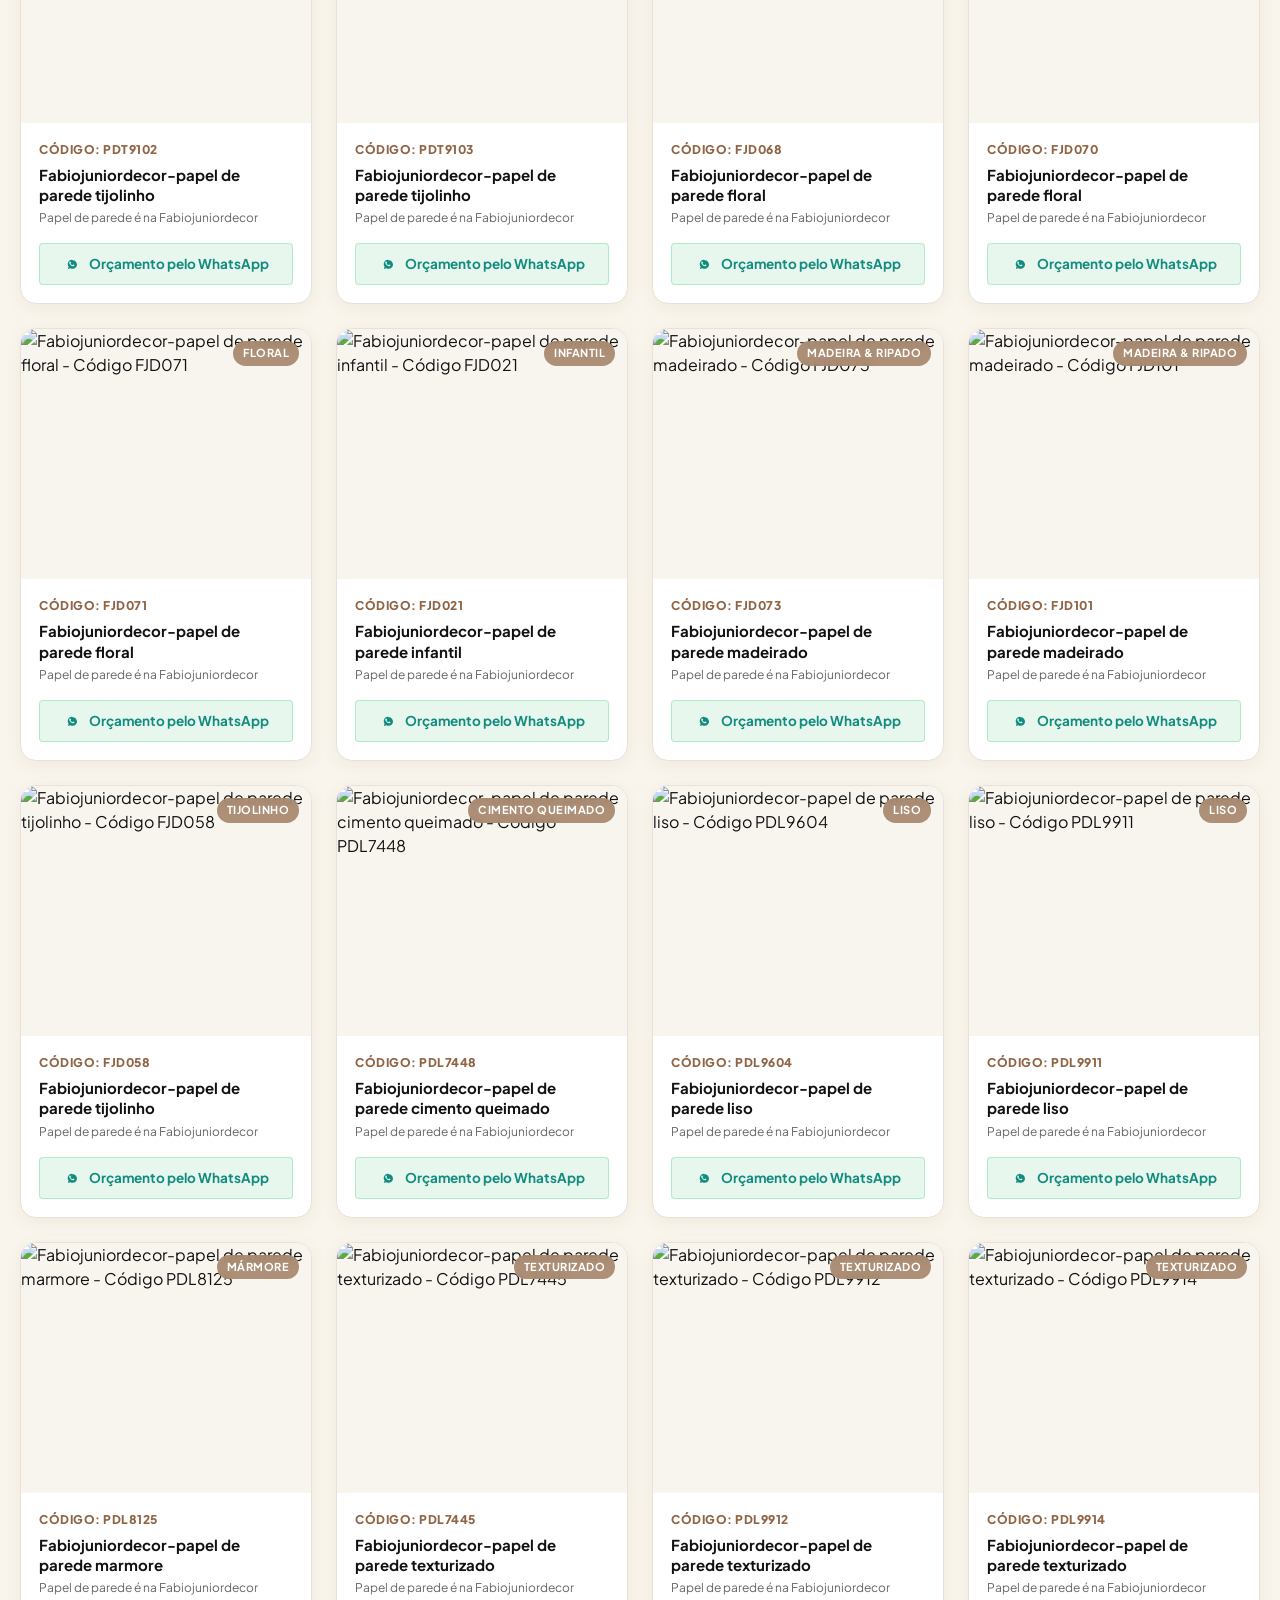
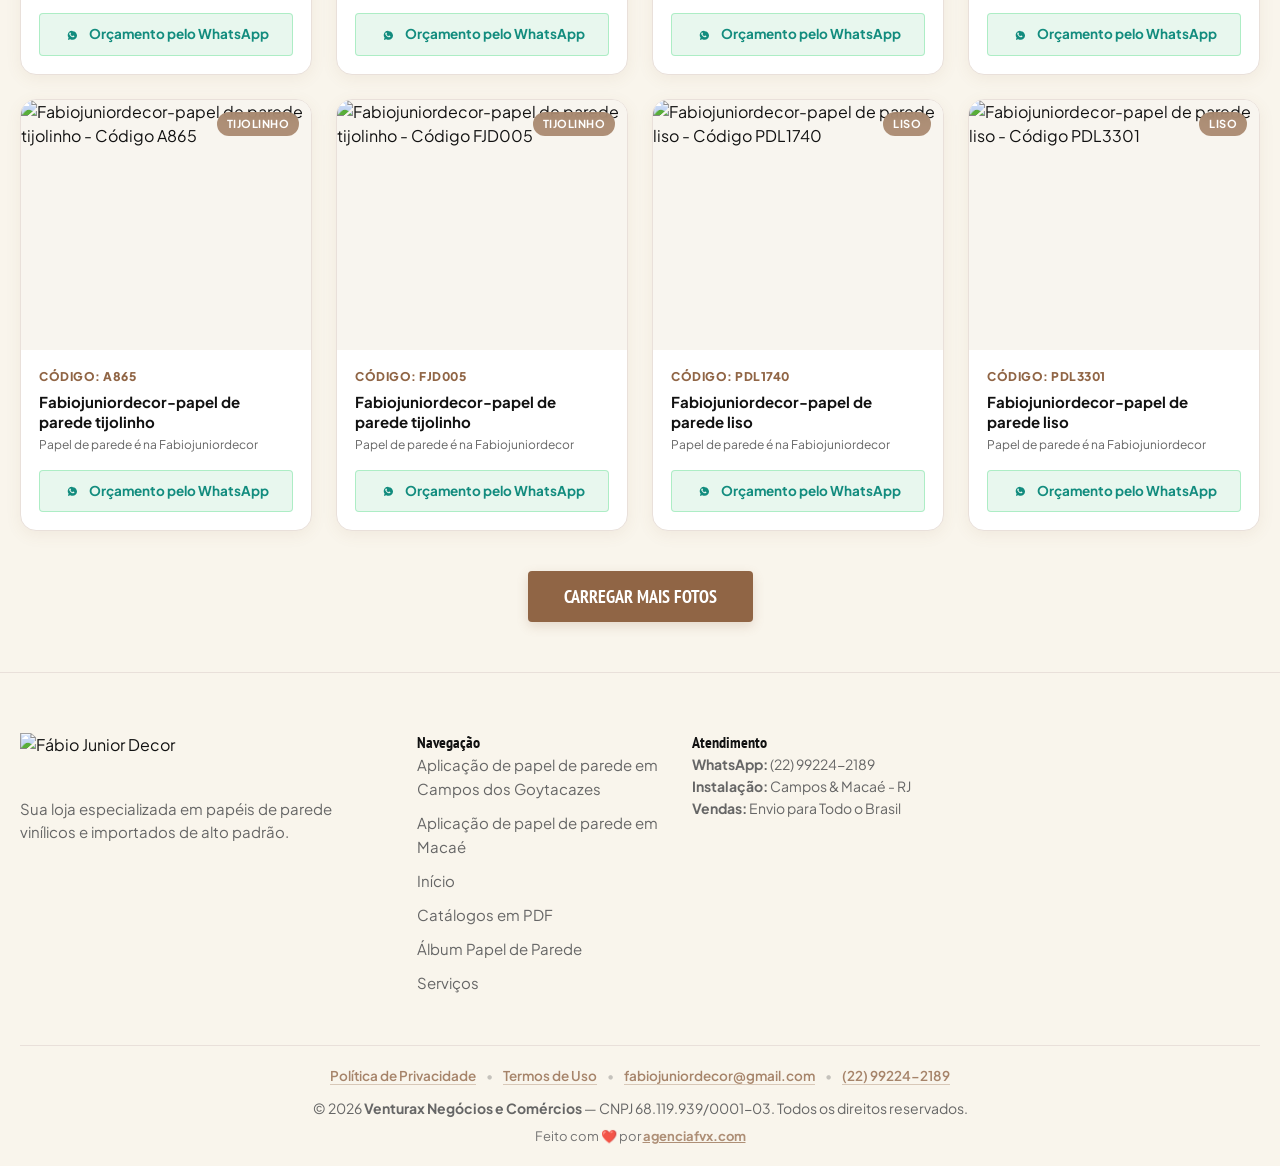
==== commit a787c129: "SEO local: dominio .com.br, structured data e paginas de servico por cidade Posicionamento para "pap" ====
--- a/algumpapeldeparede.html
+++ b/algumpapeldeparede.html
@@ -3,9 +3,79 @@
 <head>
   <meta charset="UTF-8" />
   <meta name="viewport" content="width=device-width, initial-scale=1.0" />
-  <title>Álbum Papel de Parede - Galeria Fotos Coleção Toulon | Fábio Junior Decor</title>
-  <meta name="description" content="Explore a galeria de fotos exclusivas da Coleção Toulon de Papéis de Parede Vinílicos Importados. Venda para todo o Brasil e aplicação em Campos dos Goytacazes e Macaé." />
-  
+  <title>Álbum de Papel de Parede | Fotos das Coleções Importadas</title>
+  <meta name="description" content="Galeria de fotos dos papéis de parede vinílicos importados. Venda para todo o Brasil e aplicação em Campos dos Goytacazes e Macaé - RJ." />
+  <meta name="keywords" content="album papel de parede, fotos papel de parede, papel de parede vinilico importado, papel de parede campos dos goytacazes, papel de parede macae, coleção toulon, fabio junior decor" />
+  <meta name="author" content="Fábio Junior Decor" />
+  <meta name="robots" content="index, follow, max-image-preview:large, max-snippet:-1" />
+  <link rel="canonical" href="https://fabiojuniordecor.com.br/algumpapeldeparede.html" />
+
+  <!-- Open Graph / Facebook / WhatsApp -->
+  <meta property="og:type" content="website" />
+  <meta property="og:locale" content="pt_BR" />
+  <meta property="og:site_name" content="Fábio Junior Decor" />
+  <meta property="og:url" content="https://fabiojuniordecor.com.br/algumpapeldeparede.html" />
+  <meta property="og:title" content="Álbum de Papel de Parede | Fotos das Coleções Importadas" />
+  <meta property="og:description" content="Galeria de fotos dos papéis de parede vinílicos importados. Entrega para todo o Brasil e aplicação em Campos dos Goytacazes e Macaé." />
+  <meta property="og:image" content="https://hubfotos.autozapx.com/i/ubYEHTvVnQmc" />
+
+  <!-- Twitter -->
+  <meta name="twitter:card" content="summary_large_image" />
+  <meta name="twitter:title" content="Álbum de Papel de Parede | Fotos das Coleções Importadas" />
+  <meta name="twitter:description" content="Galeria de fotos dos papéis de parede vinílicos importados da Fábio Junior Decor." />
+  <meta name="twitter:image" content="https://hubfotos.autozapx.com/i/ubYEHTvVnQmc" />
+
+  <!-- Favicon -->
+  <link rel="icon" type="image/png" href="https://hubfotos.autozapx.com/i/ubYEHTvVnQmc" />
+
+  <!-- Structured Data -->
+  <script type="application/ld+json">
+  {
+    "@context": "https://schema.org",
+    "@graph": [
+      {
+        "@type": "HomeAndConstructionBusiness",
+        "@id": "https://fabiojuniordecor.com.br/#negocio",
+        "name": "Fábio Junior Decor",
+        "url": "https://fabiojuniordecor.com.br/",
+        "logo": "https://hubfotos.autozapx.com/i/ubYEHTvVnQmc",
+        "telephone": "+55-22-99224-2189",
+        "priceRange": "$$",
+        "address": {
+          "@type": "PostalAddress",
+          "addressLocality": "Campos dos Goytacazes",
+          "addressRegion": "RJ",
+          "addressCountry": "BR"
+        },
+        "areaServed": [
+          { "@type": "City", "name": "Campos dos Goytacazes" },
+          { "@type": "City", "name": "Macaé" },
+          { "@type": "Country", "name": "Brasil" }
+        ],
+        "sameAs": [
+          "https://instagram.com/fabiojuniordecor",
+          "https://facebook.com/fabiojuniordecor"
+        ]
+      },
+      {
+        "@type": "CollectionPage",
+        "name": "Álbum de Papel de Parede",
+        "description": "Galeria de fotos das coleções de papel de parede vinílico importado da Fábio Junior Decor.",
+        "url": "https://fabiojuniordecor.com.br/algumpapeldeparede.html",
+        "inLanguage": "pt-BR",
+        "isPartOf": { "@id": "https://fabiojuniordecor.com.br/#negocio" }
+      },
+      {
+        "@type": "BreadcrumbList",
+        "itemListElement": [
+          { "@type": "ListItem", "position": 1, "name": "Início", "item": "https://fabiojuniordecor.com.br/" },
+          { "@type": "ListItem", "position": 2, "name": "Álbum de Papel de Parede" }
+        ]
+      }
+    ]
+  }
+  </script>
+
   <!-- Google Fonts -->
   <link rel="preconnect" href="https://fonts.googleapis.com" />
   <link rel="preconnect" href="https://fonts.gstatic.com" crossorigin />
@@ -44,6 +114,8 @@
       <nav aria-label="Navegação principal">
         <ul class="nav-menu" id="nav-menu">
           <li><a href="index.html" class="nav-link">Início</a></li>
+          <li><a href="aplicacao-papel-de-parede-campos-dos-goytacazes.html" class="nav-link">Aplicação em Campos</a></li>
+          <li><a href="aplicacao-papel-de-parede-macae.html" class="nav-link">Aplicação em Macaé</a></li>
           <li><a href="jardim-artificial.html" class="nav-link" style="color: #059669; font-weight: 700;">🌿 Jardins Artificiais</a></li>
           <li><a href="mesa-posta.html" class="nav-link" style="color: #D97706; font-weight: 700;">🍽️ Mesa Posta</a></li>
           <li><a href="catalogospdf.html" class="nav-link">Catálogos em PDF</a></li>
@@ -229,6 +301,8 @@
         <div>
           <h4 class="footer-title">Navegação</h4>
           <ul class="footer-links">
+            <li><a href="aplicacao-papel-de-parede-campos-dos-goytacazes.html">Aplicação de papel de parede em Campos dos Goytacazes</a></li>
+            <li><a href="aplicacao-papel-de-parede-macae.html">Aplicação de papel de parede em Macaé</a></li>
             <li><a href="index.html">Início</a></li>
             <li><a href="catalogospdf.html">Catálogos em PDF</a></li>
             <li><a href="algumpapeldeparede.html">Álbum Papel de Parede</a></li>
@@ -245,8 +319,17 @@
         </div>
       </div>
       <div class="footer-bottom" style="display: flex; flex-direction: column; gap: 8px; text-align: center; justify-content: center; align-items: center;">
+        <nav class="footer-legal" aria-label="Links institucionais">
+          <a href="politica-privacidade.html">Política de Privacidade</a>
+          <span aria-hidden="true">•</span>
+          <a href="termos-de-uso.html">Termos de Uso</a>
+          <span aria-hidden="true">•</span>
+          <a href="mailto:fabiojuniordecor@gmail.com">fabiojuniordecor@gmail.com</a>
+          <span aria-hidden="true">•</span>
+          <a href="https://wa.me/5522992242189" target="_blank" rel="noopener noreferrer">(22) 99224-2189</a>
+        </nav>
         <div>
-          Copyright venturax negocios e comercios - cnpj: 68.119.939/0001-03 - 2026. Todos os direitos reservados.
+          &copy; 2026 <strong>Venturax Negócios e Comércios</strong> &mdash; CNPJ 68.119.939/0001-03. Todos os direitos reservados.
         </div>
         <div style="font-size: 13px; opacity: 0.9;">
           Feito com ❤️ por <a href="https://agenciafvx.com" target="_blank" rel="noopener noreferrer" style="color: var(--color-secondary-1); font-weight: 700; text-decoration: underline;">agenciafvx.com</a>
@@ -263,5 +346,6 @@
   <script src="js/marrom-photos-data.js"></script>
   <script src="js/mica-photos-data.js"></script>
   <script src="js/algumpapeldeparede.js"></script>
+  <script src="js/consent.js"></script>
 </body>
 </html>
--- a/styles.css
+++ b/styles.css
@@ -1129,6 +1129,19 @@
   color: var(--whatsapp-green);
 }
 
+/* Os badges de cidade sao links para as landing pages de servico */
+a.city-badge:hover,
+a.city-badge:focus-visible {
+  background: rgba(255, 255, 255, 0.18);
+  border-color: var(--accent-gold);
+  transform: translateY(-2px);
+}
+
+a.city-badge:focus-visible {
+  outline: 2px solid var(--accent-gold);
+  outline-offset: 3px;
+}
+
 .installation-features-list {
   list-style: none;
   margin-bottom: var(--space-5);
@@ -2677,3 +2690,48 @@
 }
 
 
+
+/* ==========================================================================
+   Rodapé — linha institucional (política, termos e contato)
+   ========================================================================== */
+
+.footer-legal {
+  display: flex;
+  flex-wrap: wrap;
+  align-items: center;
+  justify-content: center;
+  gap: 10px;
+  margin-bottom: 4px;
+  font-size: 13.5px;
+}
+
+.footer-legal a {
+  color: var(--color-secondary-1);
+  font-weight: 600;
+  text-decoration: underline;
+  text-underline-offset: 3px;
+  text-decoration-color: rgba(166, 132, 106, 0.4);
+}
+
+.footer-legal a:hover {
+  color: var(--color-text-1);
+  text-decoration-color: currentColor;
+}
+
+.footer-legal span {
+  opacity: 0.35;
+}
+
+@media (max-width: 576px) {
+  .footer-legal {
+    gap: 8px;
+    font-size: 13px;
+  }
+  .footer-legal span {
+    display: none;
+  }
+  .footer-legal a {
+    flex: 1 1 100%;
+    text-align: center;
+  }
+}
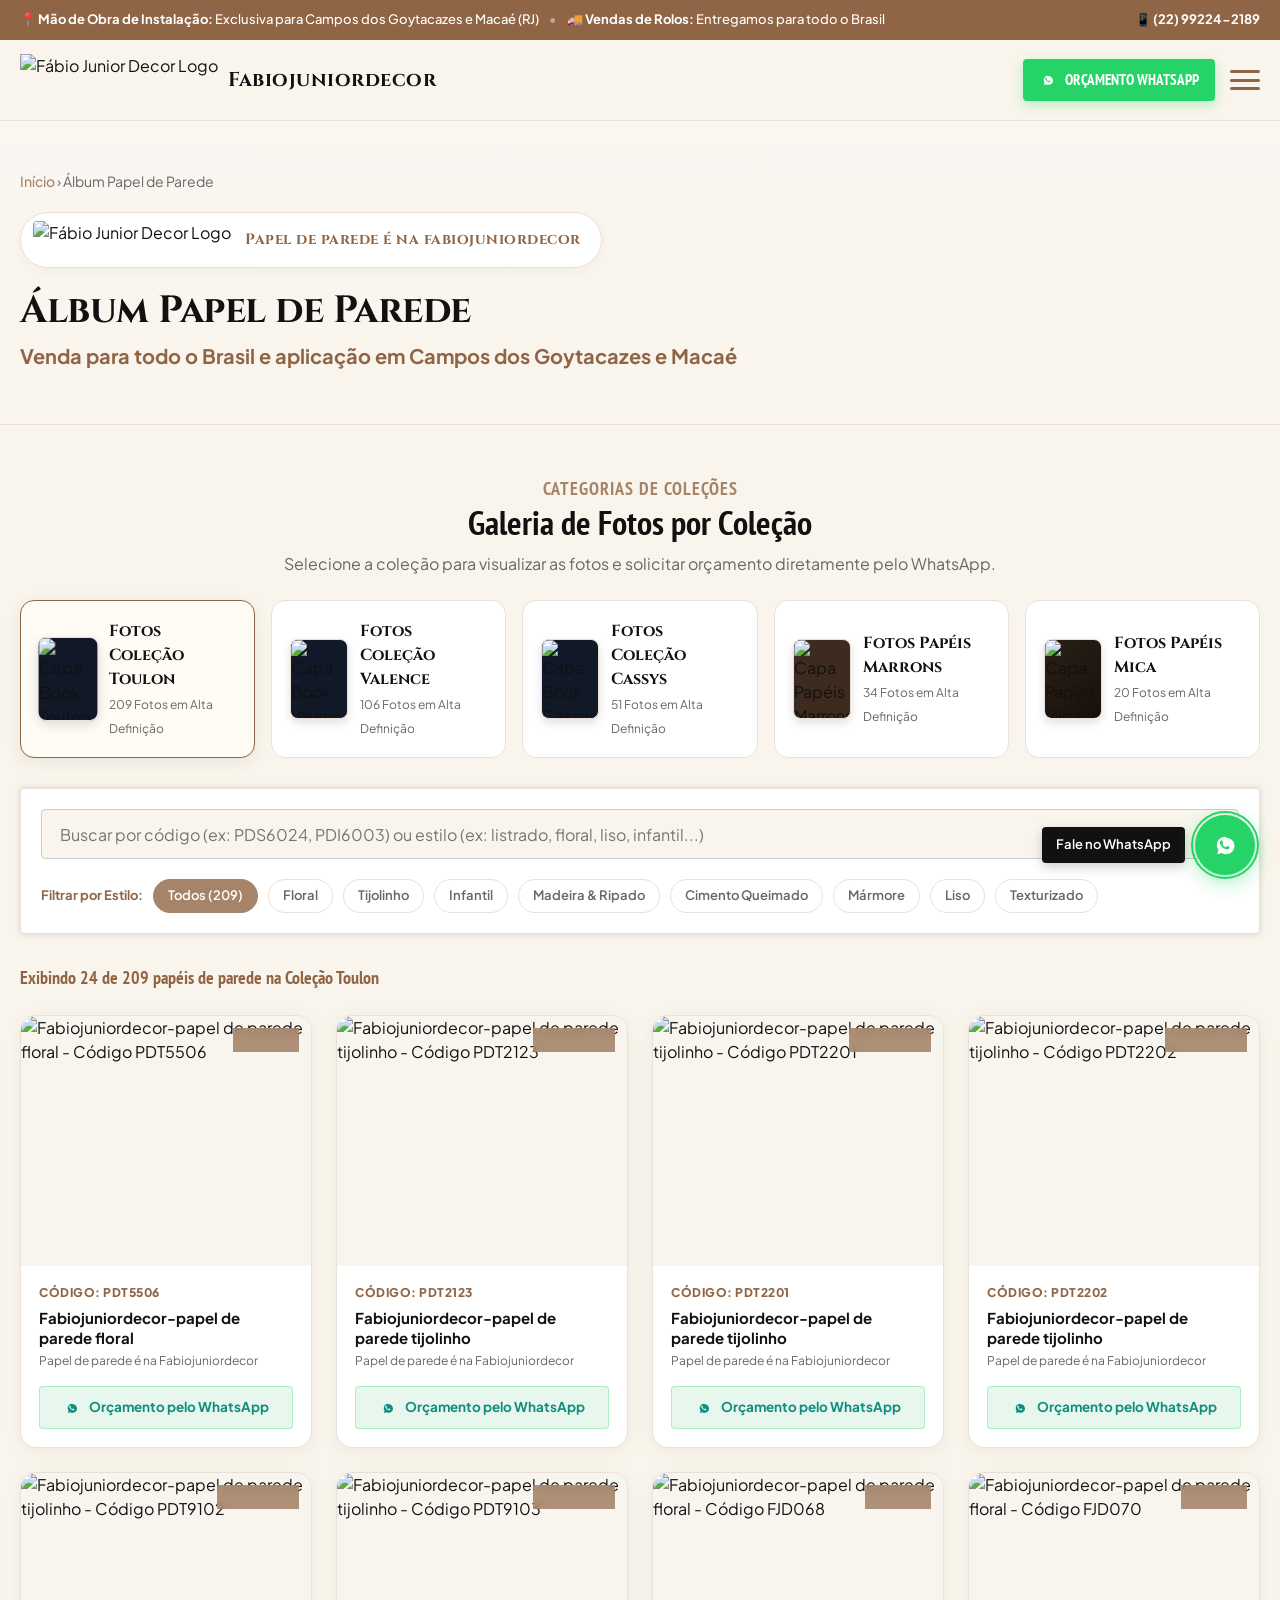
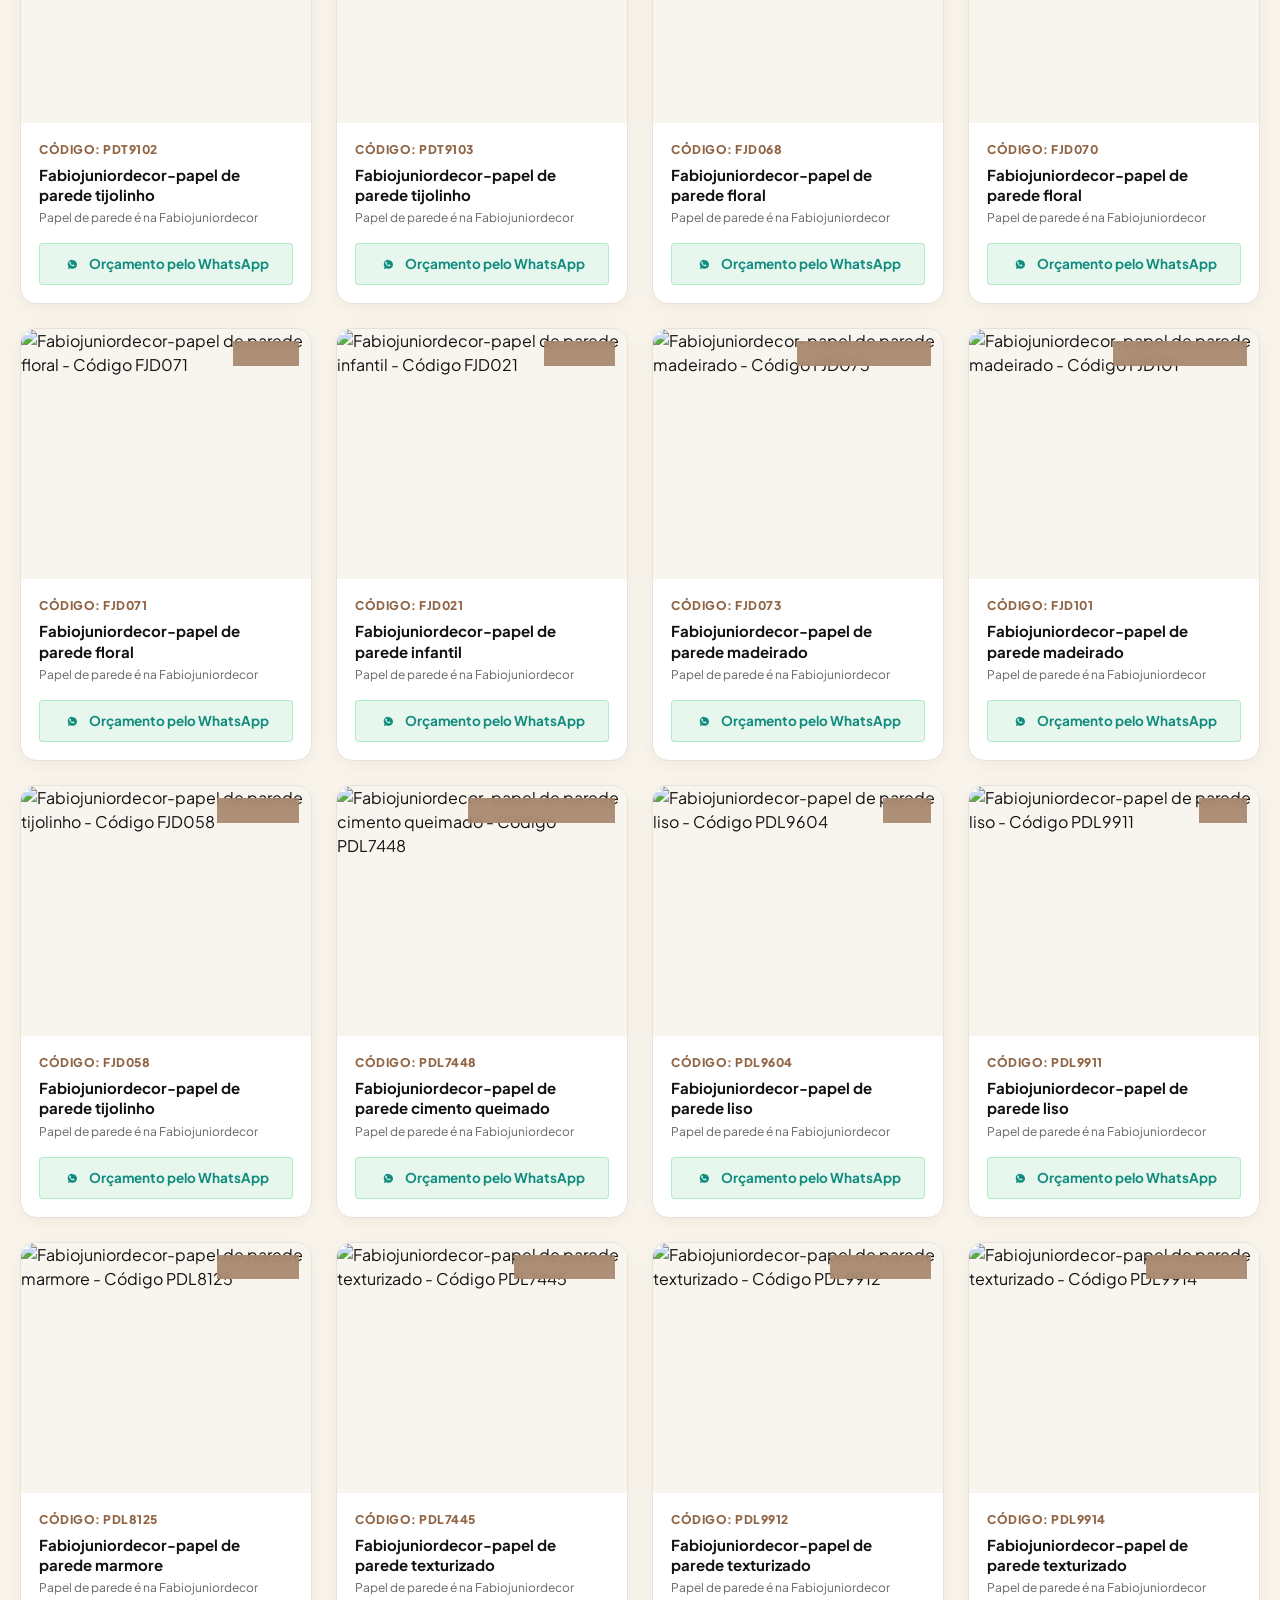
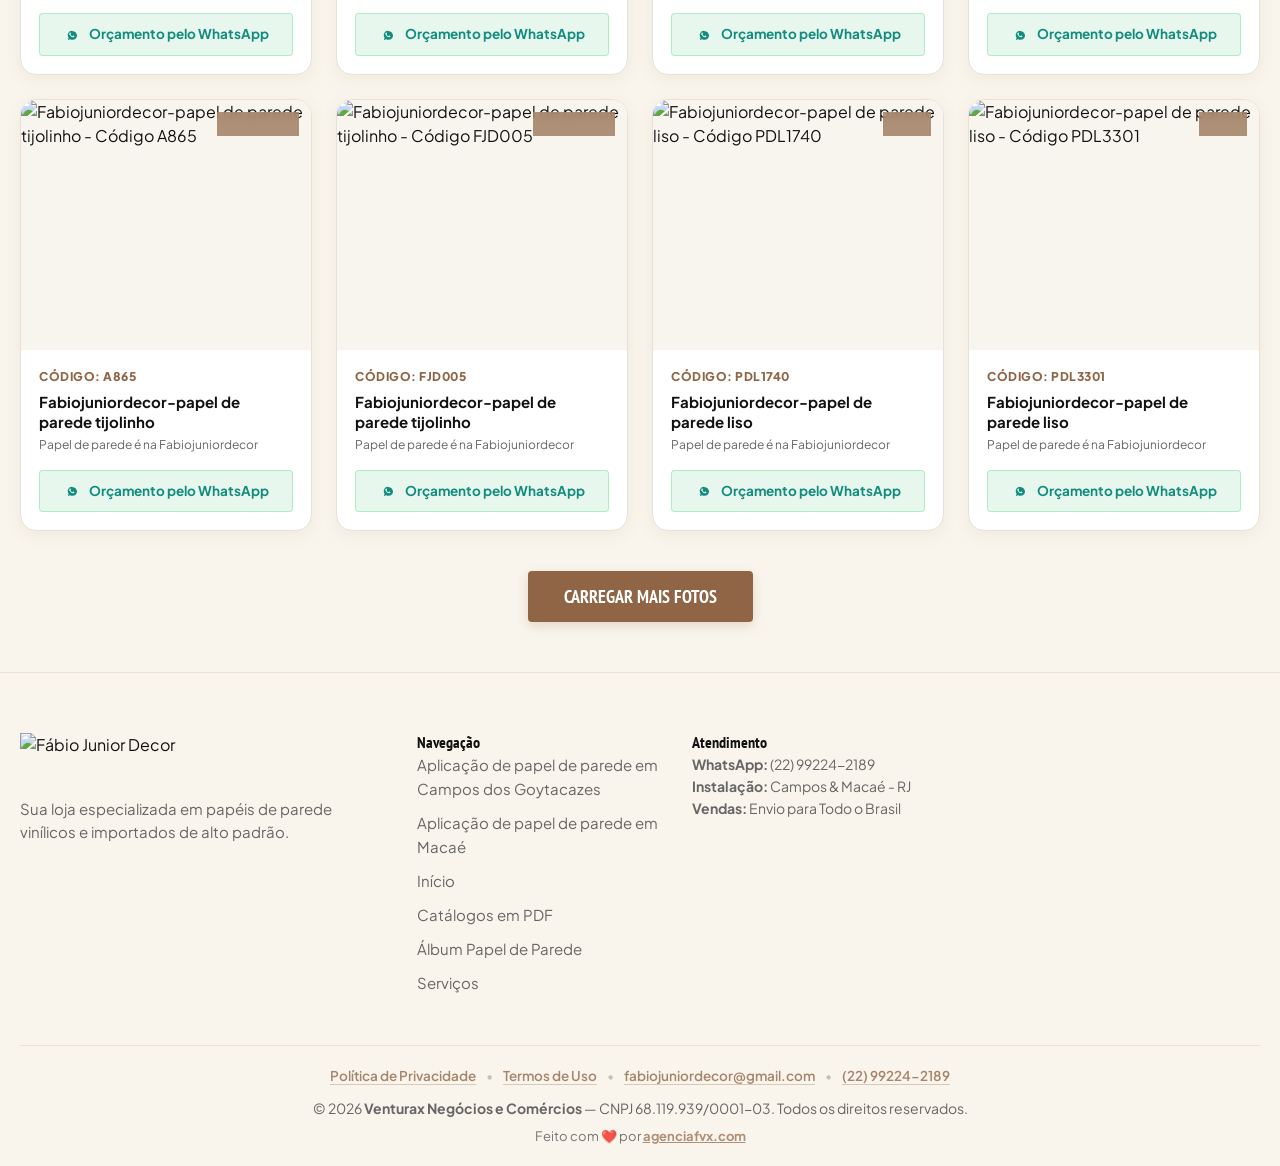
==== commit 8321428f: "deploy: adicionar Dockerfile, nginx.conf e stack Swarm para producao Corrige a tentativa anterior de" ====
--- a/algumpapeldeparede.html
+++ b/algumpapeldeparede.html
@@ -43,19 +43,32 @@
         "priceRange": "$$",
         "address": {
           "@type": "PostalAddress",
+          "streetAddress": "R. Lions Club",
           "addressLocality": "Campos dos Goytacazes",
           "addressRegion": "RJ",
-          "addressCountry": "BR"
+          "addressCountry": "BR",
+          "postalCode": "28030-385"
         },
         "areaServed": [
-          { "@type": "City", "name": "Campos dos Goytacazes" },
-          { "@type": "City", "name": "Macaé" },
-          { "@type": "Country", "name": "Brasil" }
+          {
+            "@type": "City",
+            "name": "Campos dos Goytacazes"
+          },
+          {
+            "@type": "City",
+            "name": "Macaé"
+          },
+          {
+            "@type": "Country",
+            "name": "Brasil"
+          }
         ],
         "sameAs": [
           "https://instagram.com/fabiojuniordecor",
-          "https://facebook.com/fabiojuniordecor"
-        ]
+          "https://facebook.com/fabiojuniordecor",
+          "https://www.google.com/maps/place/?q=place_id:ChIJEe9A79wrvAAR_0iG3c8Kc-M"
+        ],
+        "hasMap": "https://www.google.com/maps/place/?q=place_id:ChIJEe9A79wrvAAR_0iG3c8Kc-M"
       },
       {
         "@type": "CollectionPage",
@@ -63,13 +76,24 @@
         "description": "Galeria de fotos das coleções de papel de parede vinílico importado da Fábio Junior Decor.",
         "url": "https://fabiojuniordecor.com.br/algumpapeldeparede.html",
         "inLanguage": "pt-BR",
-        "isPartOf": { "@id": "https://fabiojuniordecor.com.br/#negocio" }
+        "isPartOf": {
+          "@id": "https://fabiojuniordecor.com.br/#negocio"
+        }
       },
       {
         "@type": "BreadcrumbList",
         "itemListElement": [
-          { "@type": "ListItem", "position": 1, "name": "Início", "item": "https://fabiojuniordecor.com.br/" },
-          { "@type": "ListItem", "position": 2, "name": "Álbum de Papel de Parede" }
+          {
+            "@type": "ListItem",
+            "position": 1,
+            "name": "Início",
+            "item": "https://fabiojuniordecor.com.br/"
+          },
+          {
+            "@type": "ListItem",
+            "position": 2,
+            "name": "Álbum de Papel de Parede"
+          }
         ]
       }
     ]
@@ -114,8 +138,6 @@
       <nav aria-label="Navegação principal">
         <ul class="nav-menu" id="nav-menu">
           <li><a href="index.html" class="nav-link">Início</a></li>
-          <li><a href="aplicacao-papel-de-parede-campos-dos-goytacazes.html" class="nav-link">Aplicação em Campos</a></li>
-          <li><a href="aplicacao-papel-de-parede-macae.html" class="nav-link">Aplicação em Macaé</a></li>
           <li><a href="jardim-artificial.html" class="nav-link" style="color: #059669; font-weight: 700;">🌿 Jardins Artificiais</a></li>
           <li><a href="mesa-posta.html" class="nav-link" style="color: #D97706; font-weight: 700;">🍽️ Mesa Posta</a></li>
           <li><a href="catalogospdf.html" class="nav-link">Catálogos em PDF</a></li>
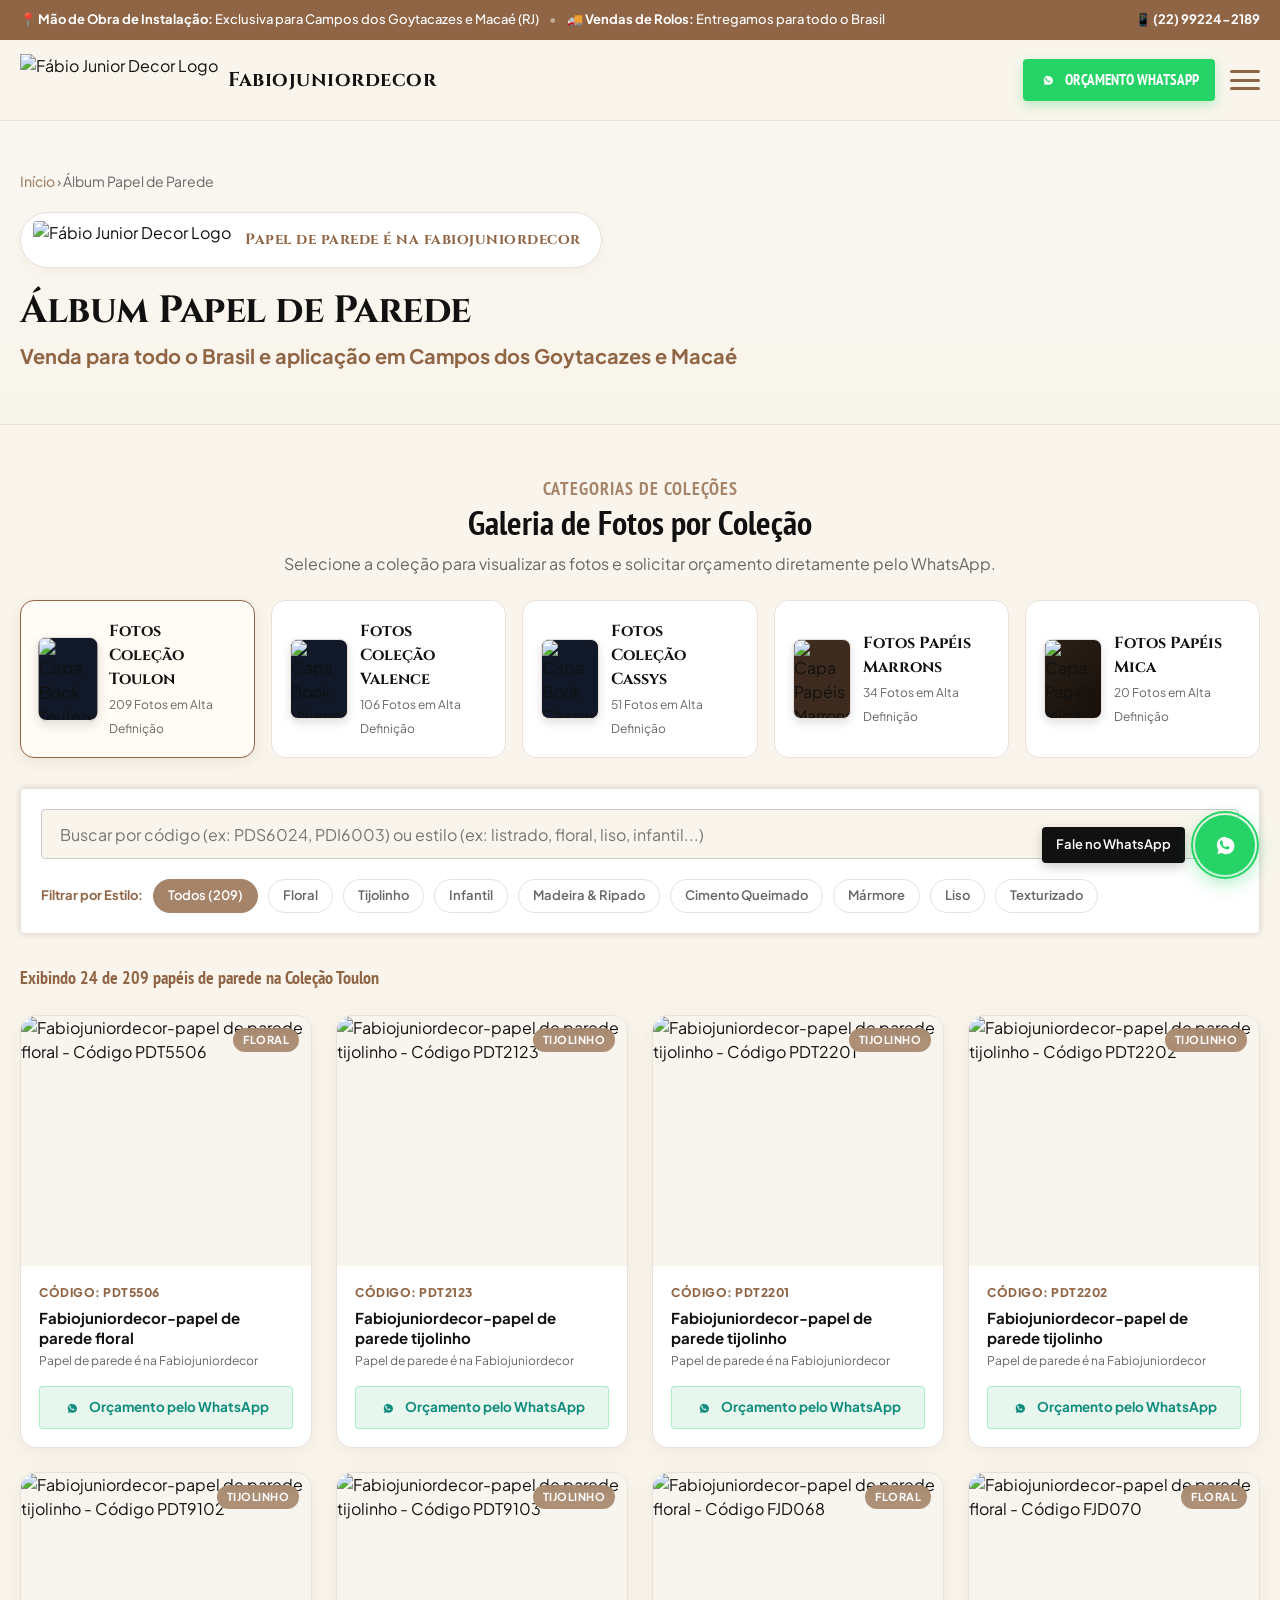
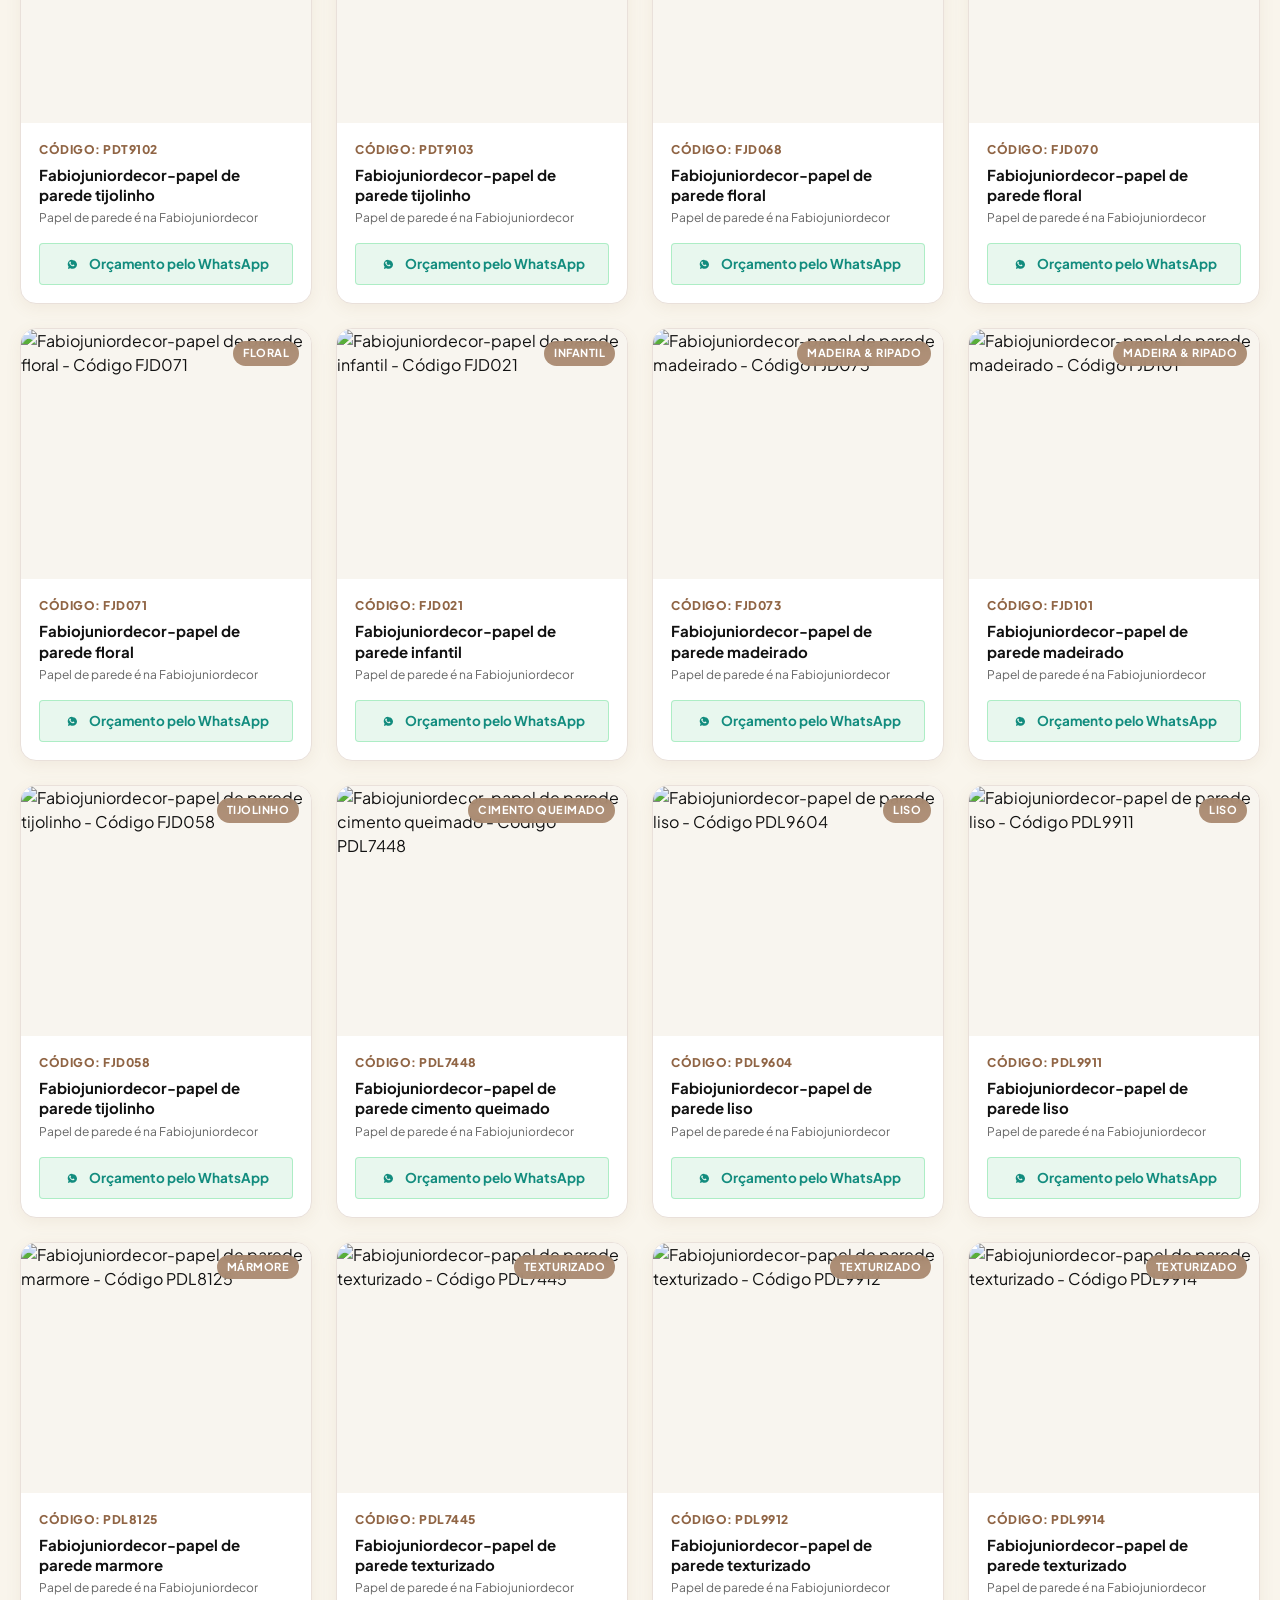
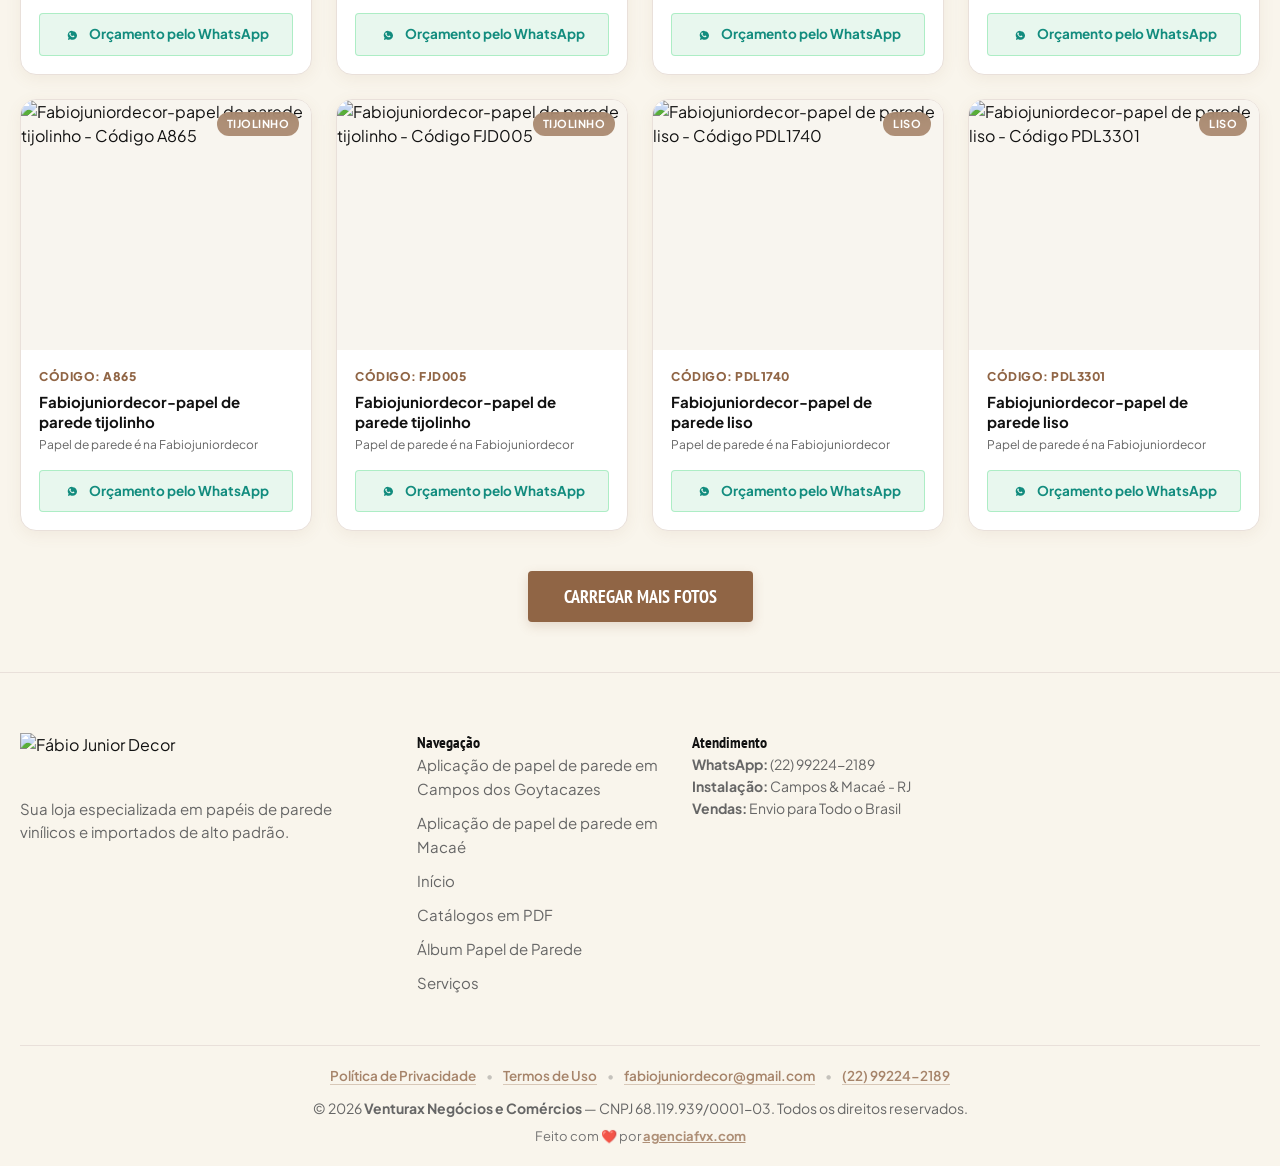
==== commit decb45d0: "SEO: URLs limpas sem .html com 301 do endereco antigo O nginx ja aceitava /pagina, mas /pagina.html " ====
--- a/algumpapeldeparede.html
+++ b/algumpapeldeparede.html
@@ -8,13 +8,13 @@
   <meta name="keywords" content="album papel de parede, fotos papel de parede, papel de parede vinilico importado, papel de parede campos dos goytacazes, papel de parede macae, coleção toulon, fabio junior decor" />
   <meta name="author" content="Fábio Junior Decor" />
   <meta name="robots" content="index, follow, max-image-preview:large, max-snippet:-1" />
-  <link rel="canonical" href="https://fabiojuniordecor.com.br/algumpapeldeparede.html" />
+  <link rel="canonical" href="https://fabiojuniordecor.com.br/algumpapeldeparede" />
 
   <!-- Open Graph / Facebook / WhatsApp -->
   <meta property="og:type" content="website" />
   <meta property="og:locale" content="pt_BR" />
   <meta property="og:site_name" content="Fábio Junior Decor" />
-  <meta property="og:url" content="https://fabiojuniordecor.com.br/algumpapeldeparede.html" />
+  <meta property="og:url" content="https://fabiojuniordecor.com.br/algumpapeldeparede" />
   <meta property="og:title" content="Álbum de Papel de Parede | Fotos das Coleções Importadas" />
   <meta property="og:description" content="Galeria de fotos dos papéis de parede vinílicos importados. Entrega para todo o Brasil e aplicação em Campos dos Goytacazes e Macaé." />
   <meta property="og:image" content="https://hubfotos.autozapx.com/i/ubYEHTvVnQmc" />
@@ -74,7 +74,7 @@
         "@type": "CollectionPage",
         "name": "Álbum de Papel de Parede",
         "description": "Galeria de fotos das coleções de papel de parede vinílico importado da Fábio Junior Decor.",
-        "url": "https://fabiojuniordecor.com.br/algumpapeldeparede.html",
+        "url": "https://fabiojuniordecor.com.br/algumpapeldeparede",
         "inLanguage": "pt-BR",
         "isPartOf": {
           "@id": "https://fabiojuniordecor.com.br/#negocio"
@@ -129,7 +129,7 @@
   <!-- Main Navigation Header -->
   <header class="main-header">
     <div class="container header-container">
-      <a href="index.html" class="brand-logo" title="Fábio Junior Decor">
+      <a href="/" class="brand-logo" title="Fábio Junior Decor">
         <img src="https://hubfotos.autozapx.com/i/ubYEHTvVnQmc" alt="Fábio Junior Decor Logo" />
         <span class="brand-logo-text">Fabiojuniordecor</span>
       </a>
@@ -137,13 +137,13 @@
       <!-- Desktop Nav Menu / Mobile Drawer -->
       <nav aria-label="Navegação principal">
         <ul class="nav-menu" id="nav-menu">
-          <li><a href="index.html" class="nav-link">Início</a></li>
-          <li><a href="jardim-artificial.html" class="nav-link" style="color: #059669; font-weight: 700;">🌿 Jardins Artificiais</a></li>
-          <li><a href="mesa-posta.html" class="nav-link" style="color: #D97706; font-weight: 700;">🍽️ Mesa Posta</a></li>
-          <li><a href="catalogospdf.html" class="nav-link">Catálogos em PDF</a></li>
-          <li><a href="algumpapeldeparede.html" class="nav-link active" aria-current="page">Álbum Papel de Parede</a></li>
-          <li><a href="index.html#diferenciais" class="nav-link">Serviços</a></li>
-          <li><a href="index.html#sobre" class="nav-link">Sobre</a></li>
+          <li><a href="/" class="nav-link">Início</a></li>
+          <li><a href="/jardim-artificial" class="nav-link" style="color: #059669; font-weight: 700;">🌿 Jardins Artificiais</a></li>
+          <li><a href="/mesa-posta" class="nav-link" style="color: #D97706; font-weight: 700;">🍽️ Mesa Posta</a></li>
+          <li><a href="/catalogospdf" class="nav-link">Catálogos em PDF</a></li>
+          <li><a href="/algumpapeldeparede" class="nav-link active" aria-current="page">Álbum Papel de Parede</a></li>
+          <li><a href="/#diferenciais" class="nav-link">Serviços</a></li>
+          <li><a href="/#sobre" class="nav-link">Sobre</a></li>
           <li class="nav-drawer-cta"><a href="https://wa.me/5522992242189?text=Olá,%20estou%20no%20Álbum%20de%20Papel%20de%20Parede%20da%20Fábio%20Junior%20Decor%20e%20gostaria%20de%20um%20orçamento!" target="_blank" rel="noopener noreferrer" class="btn-whatsapp-header">Orçamento no WhatsApp</a></li>
         </ul>
       </nav>
@@ -168,7 +168,7 @@
   <section class="pdf-hero-section">
     <div class="container">
       <div class="breadcrumb-trail">
-        <a href="index.html">Início</a> &rsaquo; <span>Álbum Papel de Parede</span>
+        <a href="/">Início</a> &rsaquo; <span>Álbum Papel de Parede</span>
       </div>
 
       <div class="pdf-hero-header">
@@ -323,12 +323,12 @@
         <div>
           <h4 class="footer-title">Navegação</h4>
           <ul class="footer-links">
-            <li><a href="aplicacao-papel-de-parede-campos-dos-goytacazes.html">Aplicação de papel de parede em Campos dos Goytacazes</a></li>
-            <li><a href="aplicacao-papel-de-parede-macae.html">Aplicação de papel de parede em Macaé</a></li>
-            <li><a href="index.html">Início</a></li>
-            <li><a href="catalogospdf.html">Catálogos em PDF</a></li>
-            <li><a href="algumpapeldeparede.html">Álbum Papel de Parede</a></li>
-            <li><a href="index.html#diferenciais">Serviços</a></li>
+            <li><a href="/aplicacao-papel-de-parede-campos-dos-goytacazes">Aplicação de papel de parede em Campos dos Goytacazes</a></li>
+            <li><a href="/aplicacao-papel-de-parede-macae">Aplicação de papel de parede em Macaé</a></li>
+            <li><a href="/">Início</a></li>
+            <li><a href="/catalogospdf">Catálogos em PDF</a></li>
+            <li><a href="/algumpapeldeparede">Álbum Papel de Parede</a></li>
+            <li><a href="/#diferenciais">Serviços</a></li>
           </ul>
         </div>
         <div>
@@ -342,9 +342,9 @@
       </div>
       <div class="footer-bottom" style="display: flex; flex-direction: column; gap: 8px; text-align: center; justify-content: center; align-items: center;">
         <nav class="footer-legal" aria-label="Links institucionais">
-          <a href="politica-privacidade.html">Política de Privacidade</a>
+          <a href="/politica-privacidade">Política de Privacidade</a>
           <span aria-hidden="true">•</span>
-          <a href="termos-de-uso.html">Termos de Uso</a>
+          <a href="/termos-de-uso">Termos de Uso</a>
           <span aria-hidden="true">•</span>
           <a href="mailto:fabiojuniordecor@gmail.com">fabiojuniordecor@gmail.com</a>
           <span aria-hidden="true">•</span>
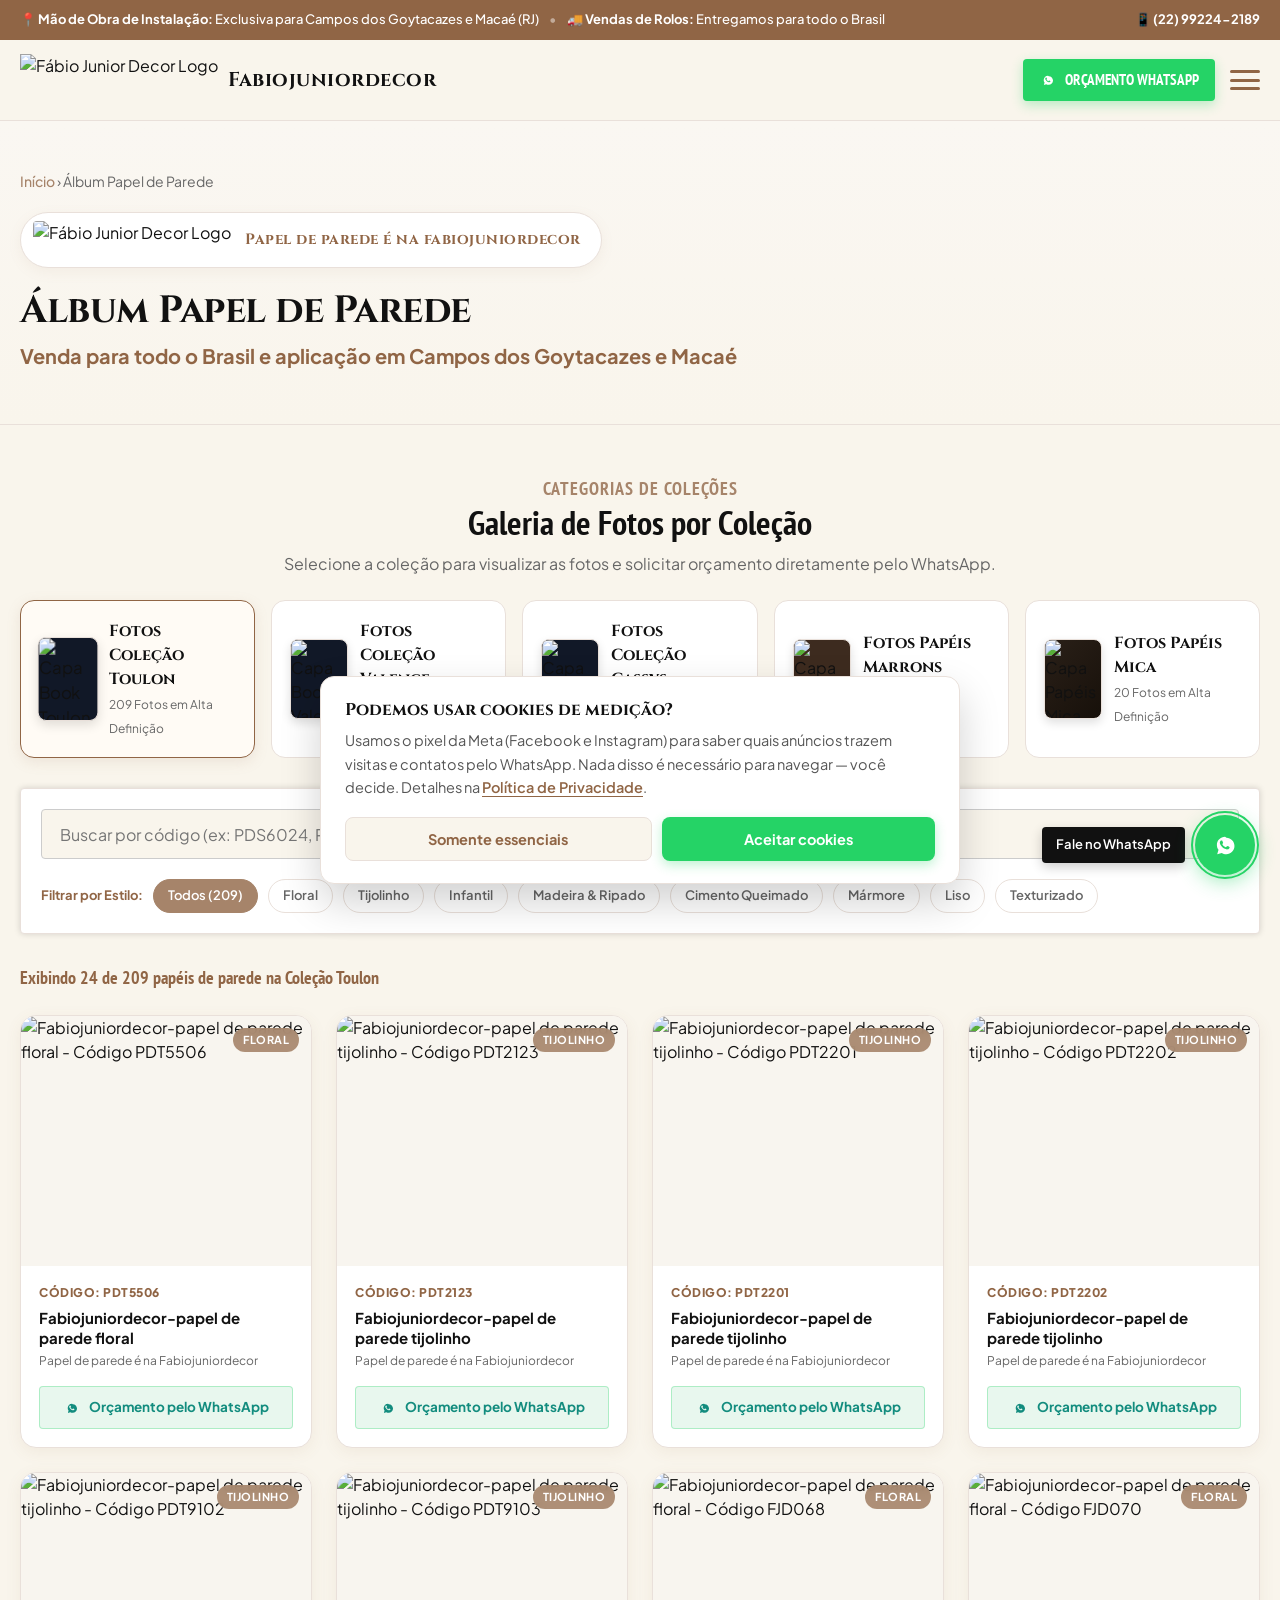
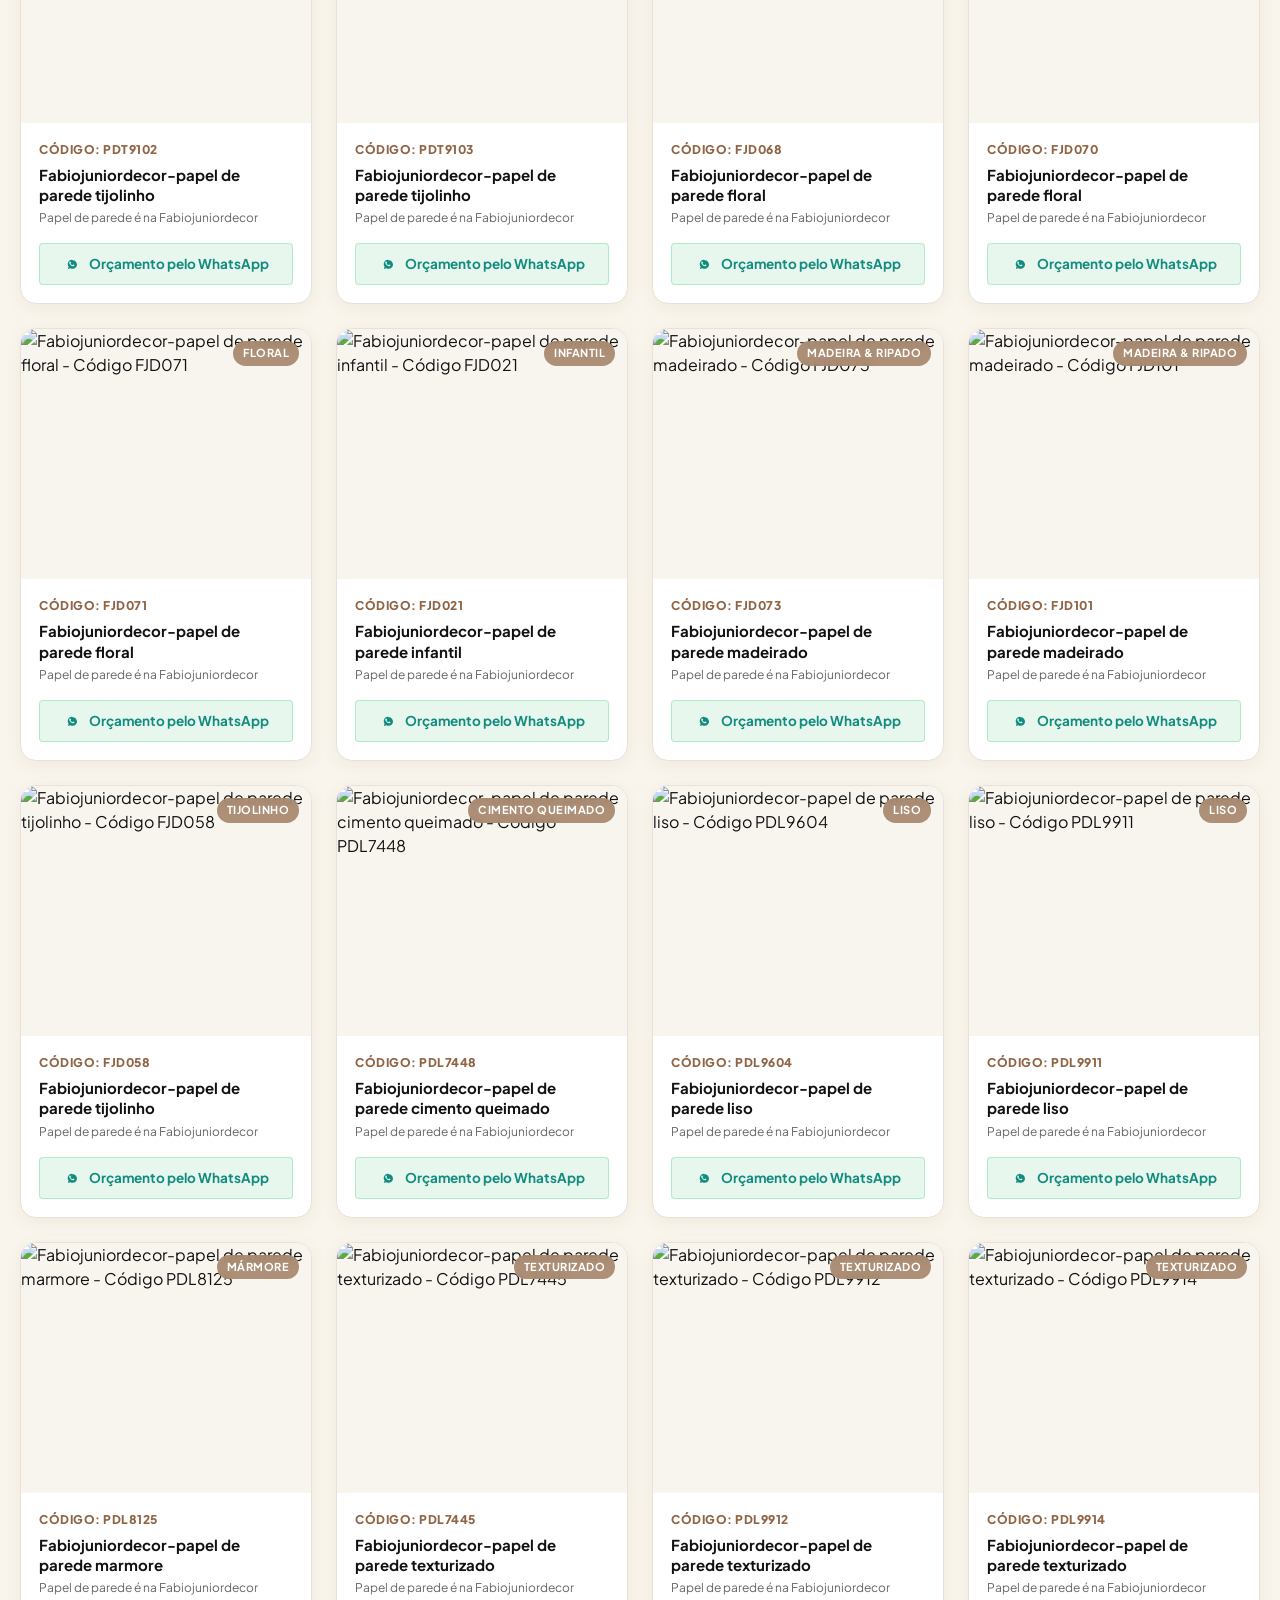
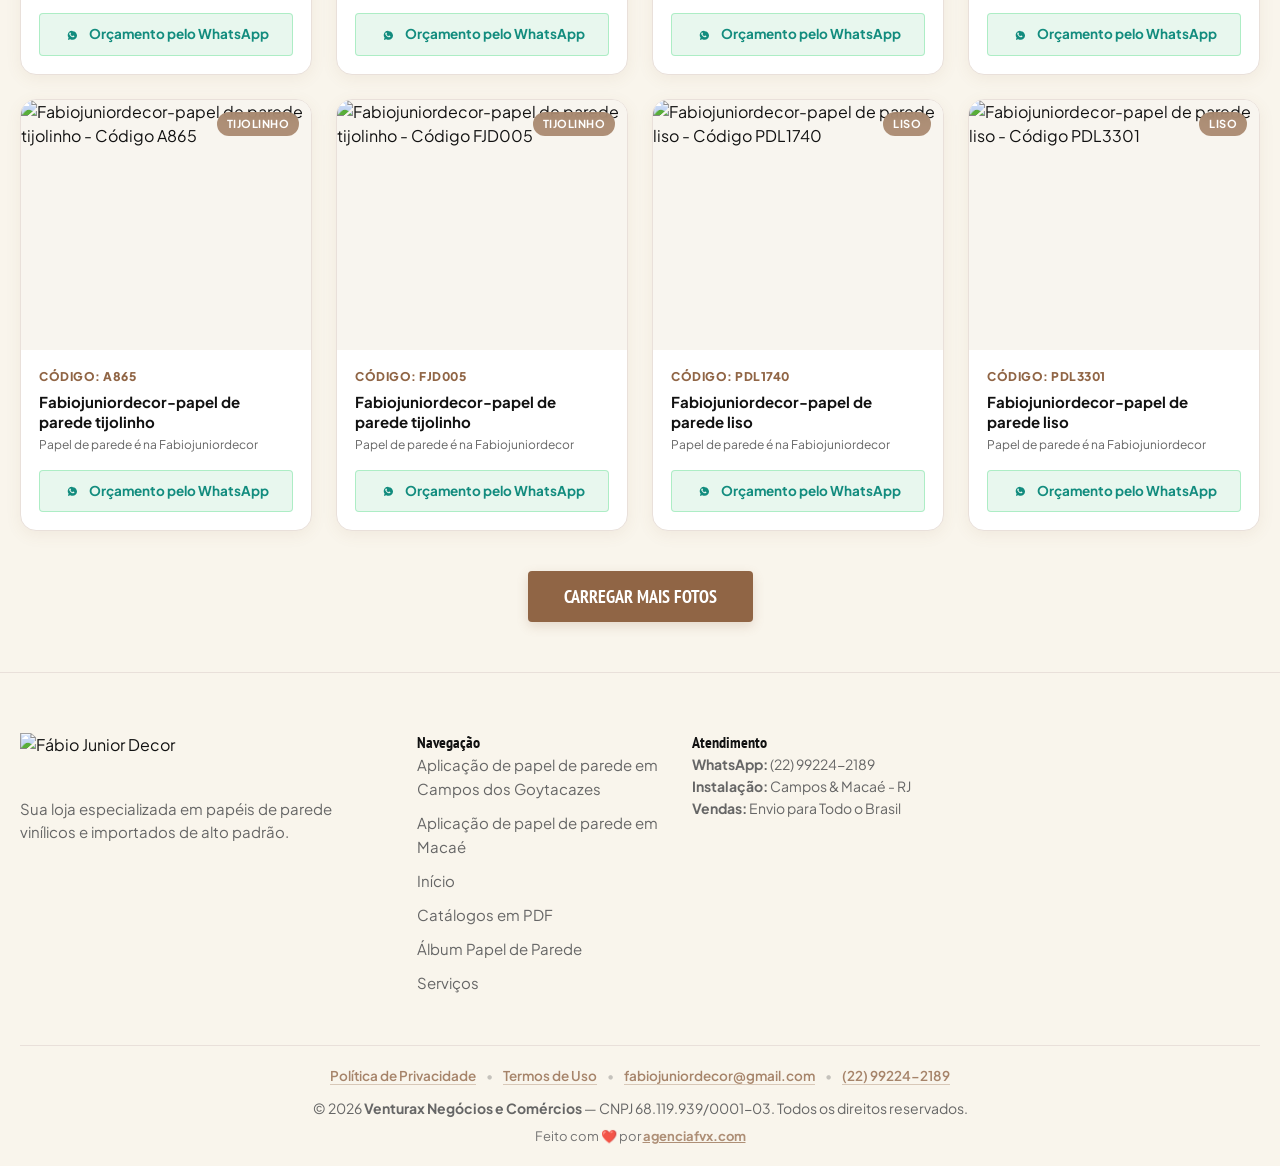
==== commit 118c40a7: "feat: Pixel da Meta + API de Conversoes com consentimento LGPD - js/meta.js: pixel 1054720430886519 " ====
--- a/algumpapeldeparede.html
+++ b/algumpapeldeparede.html
@@ -368,6 +368,7 @@
   <script src="js/marrom-photos-data.js"></script>
   <script src="js/mica-photos-data.js"></script>
   <script src="js/algumpapeldeparede.js"></script>
+  <script type="text/plain" data-consent="marketing" data-src="js/meta.js"></script>
   <script src="js/consent.js"></script>
 </body>
 </html>
